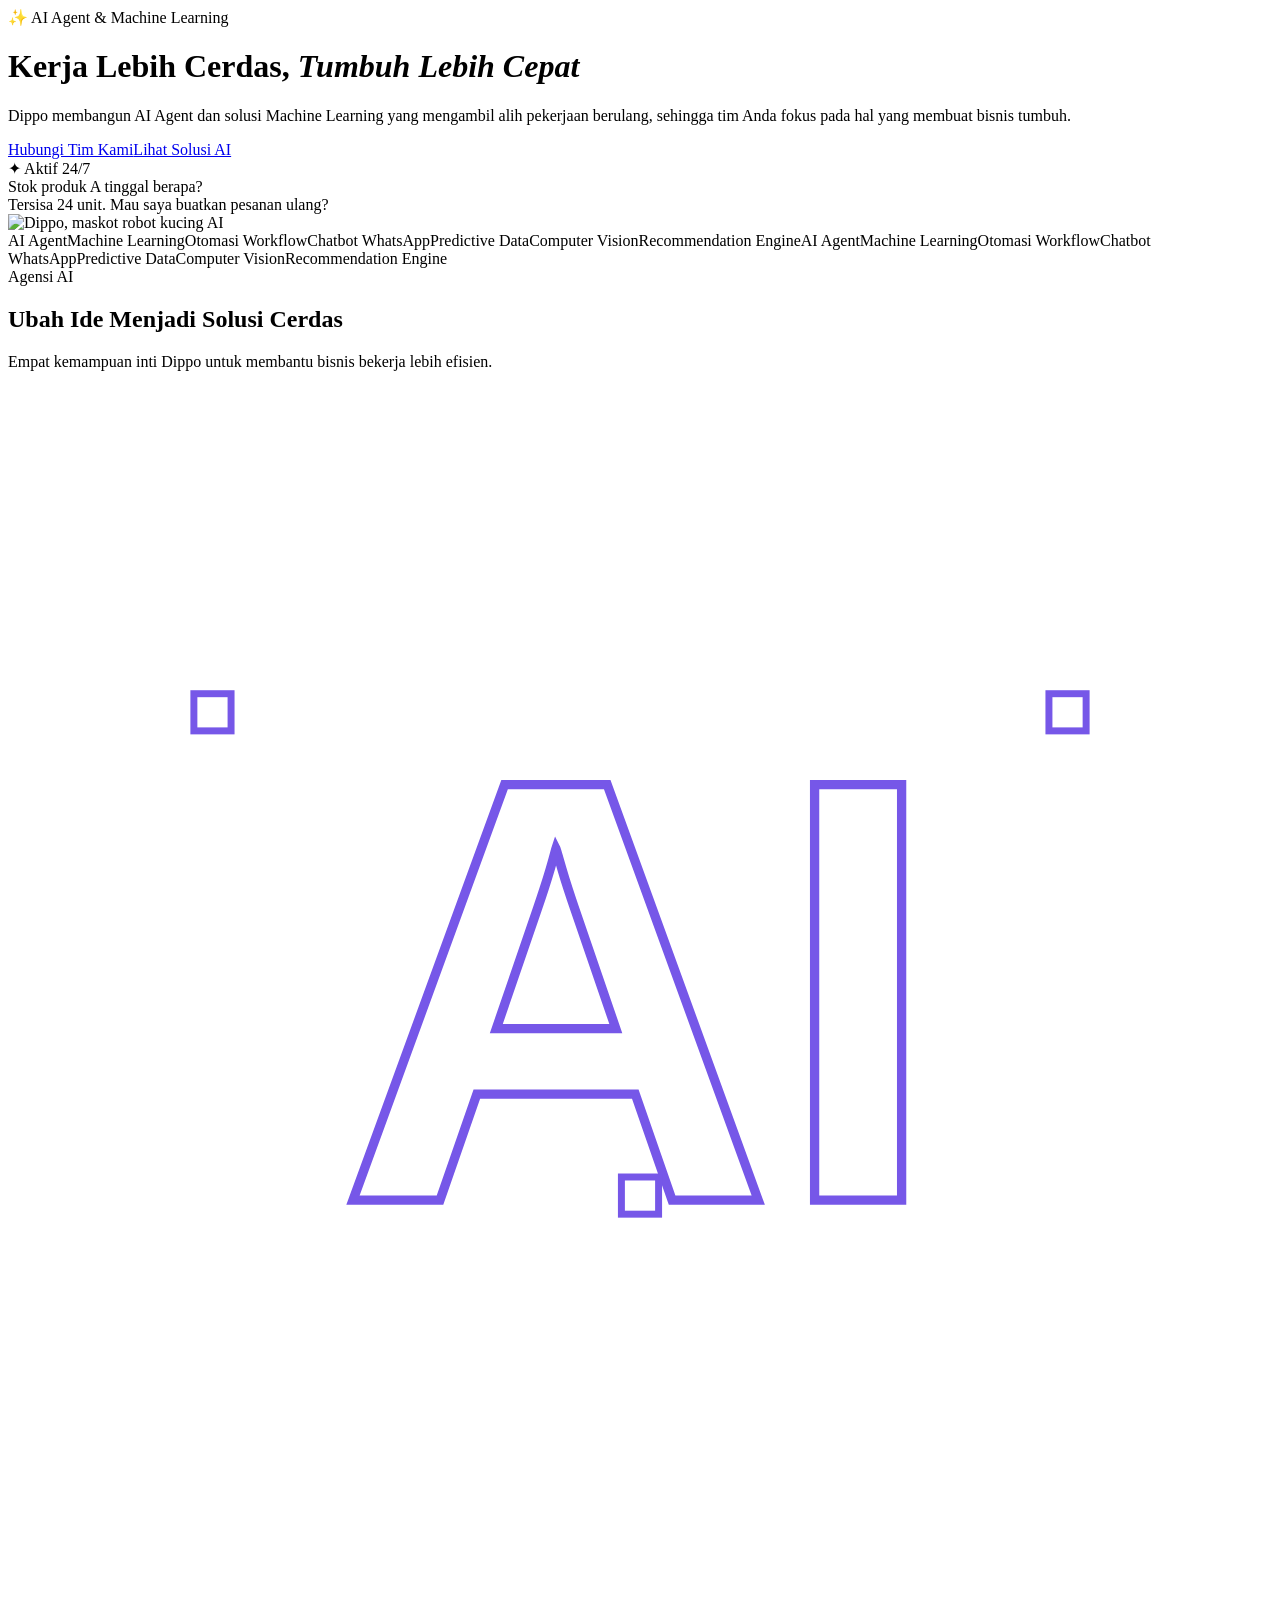
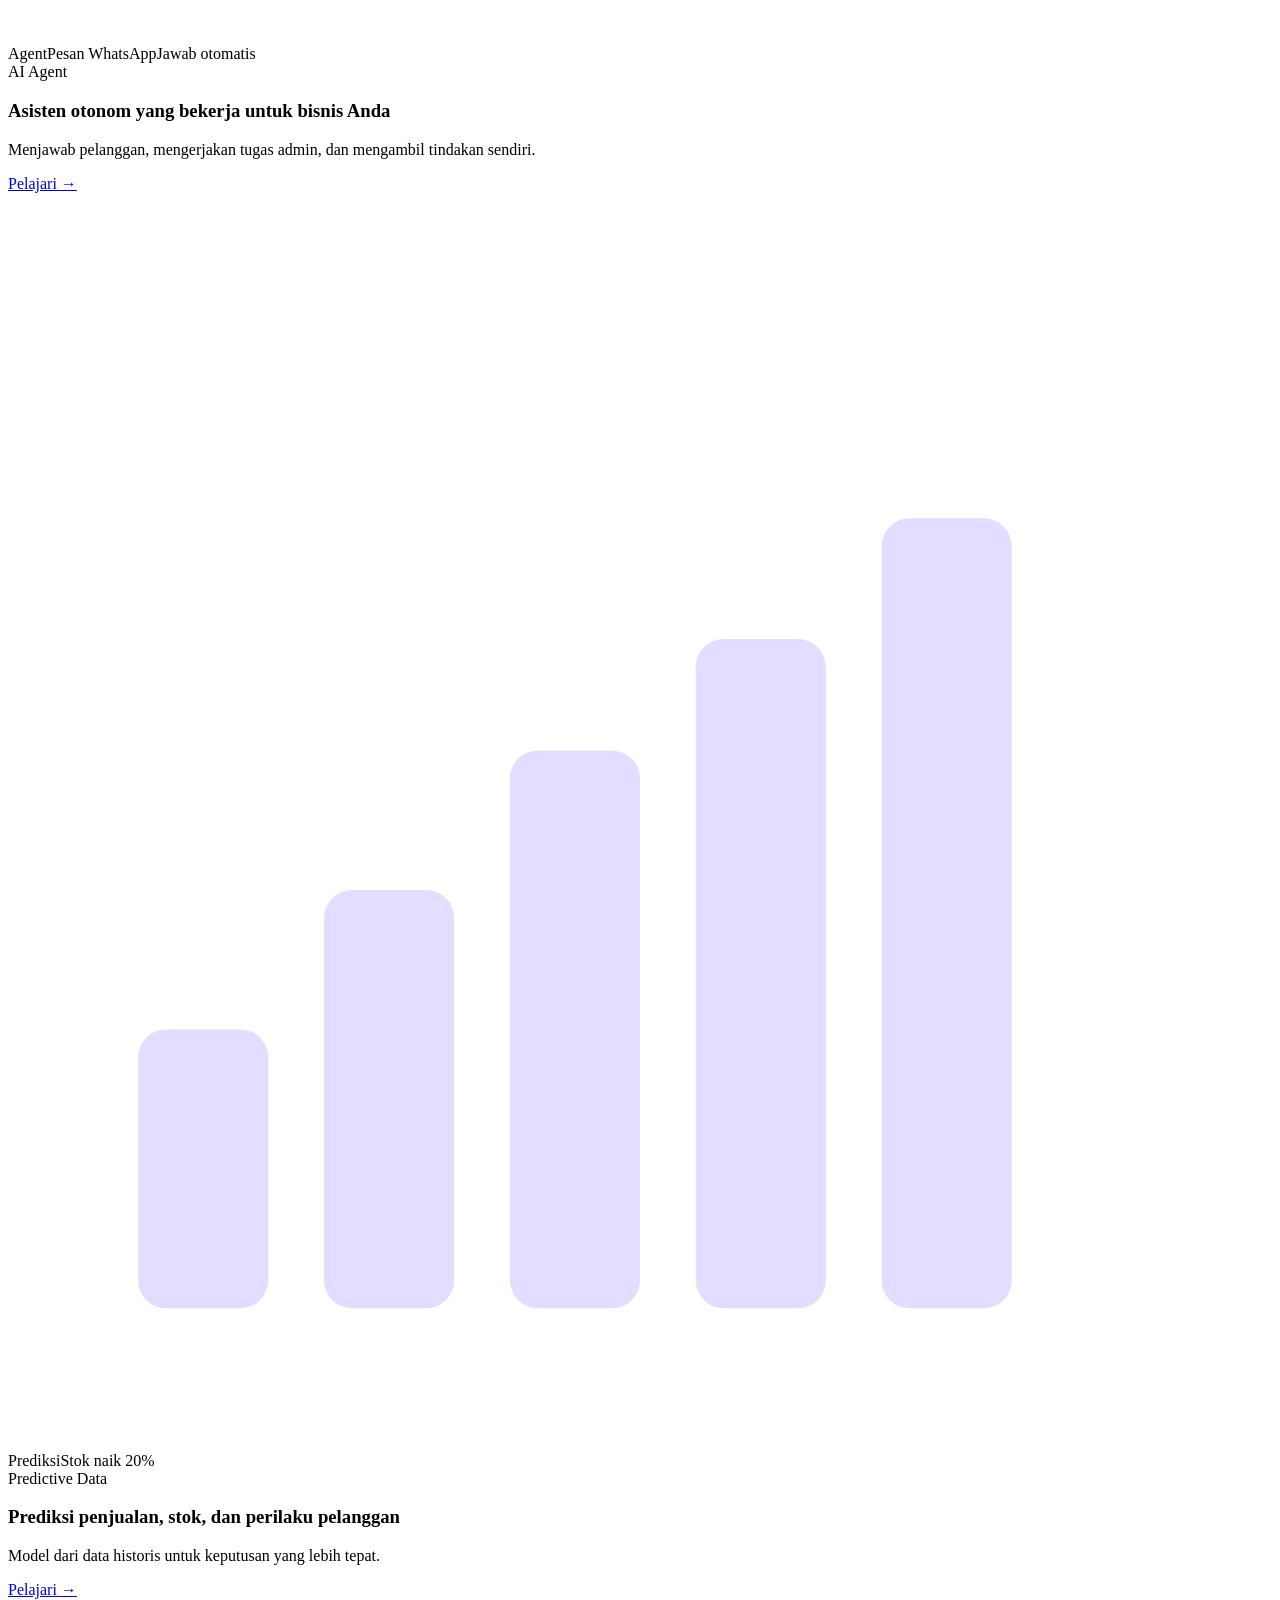
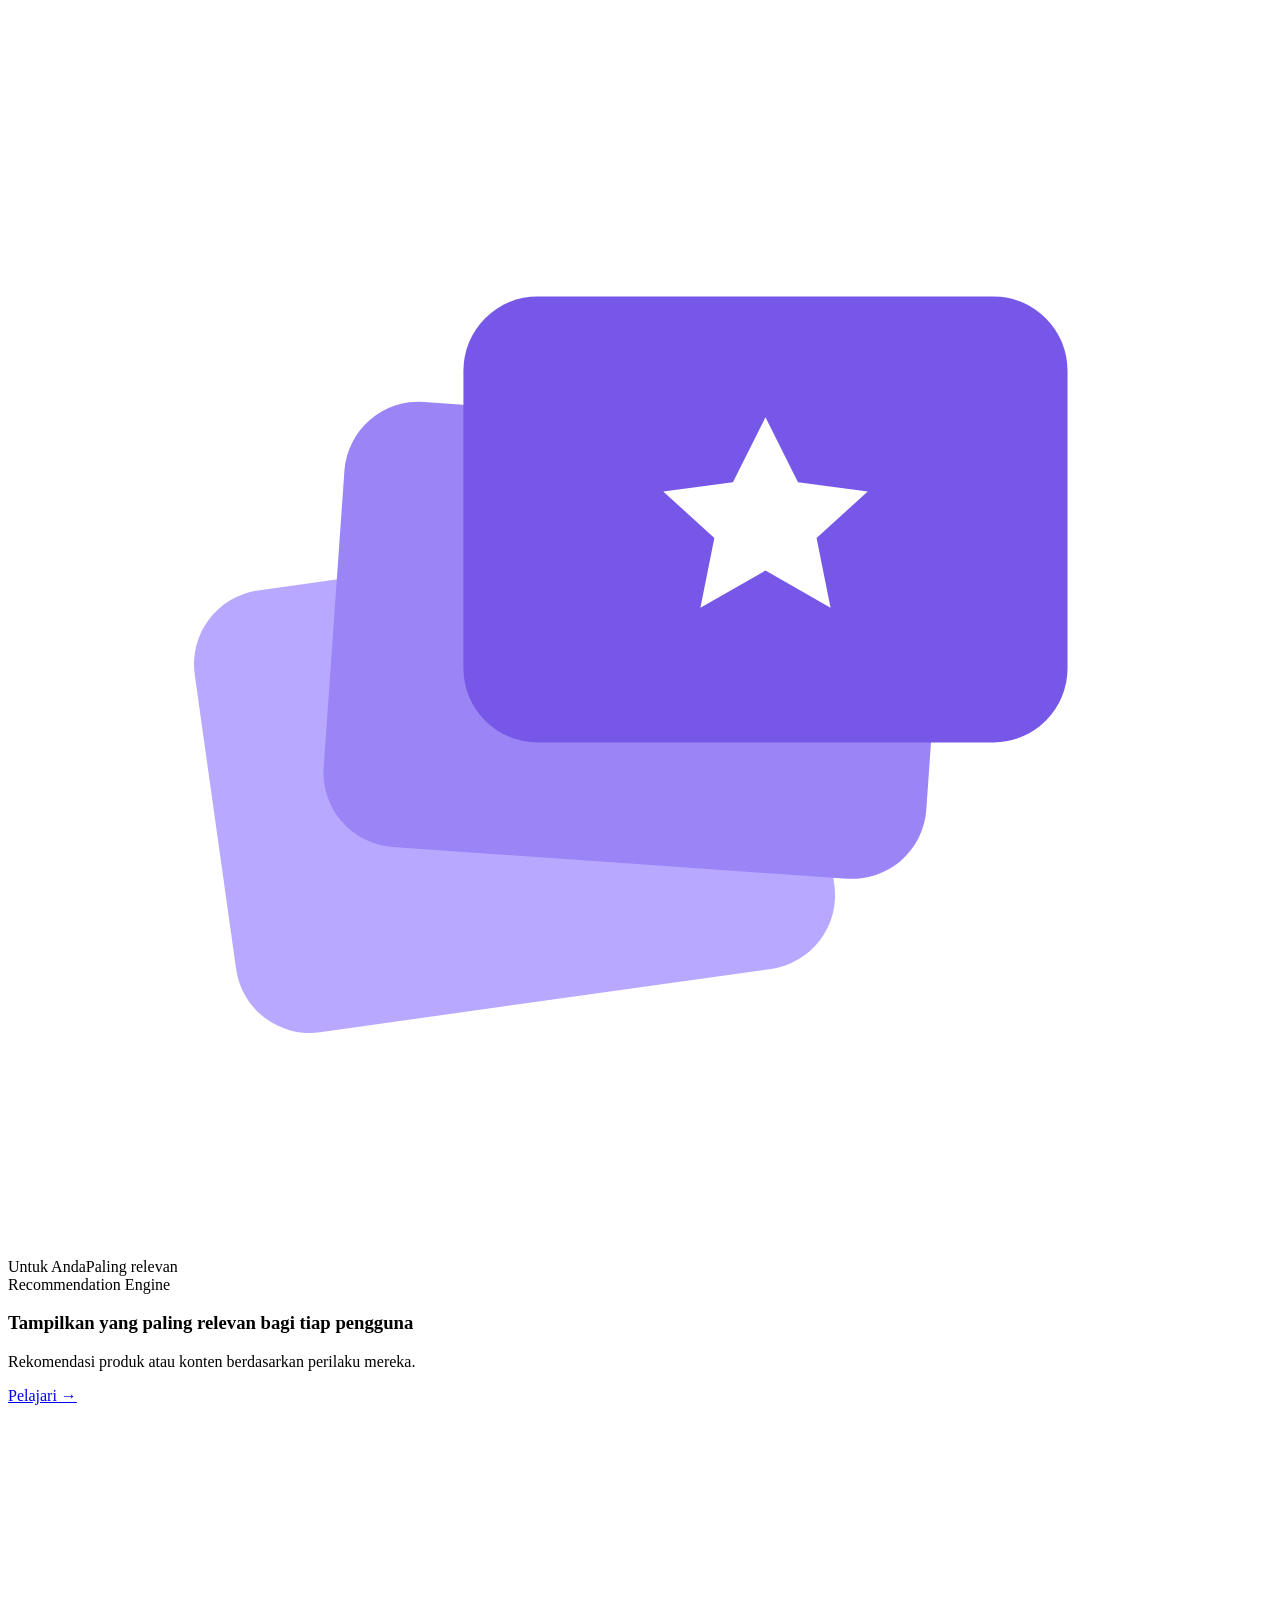
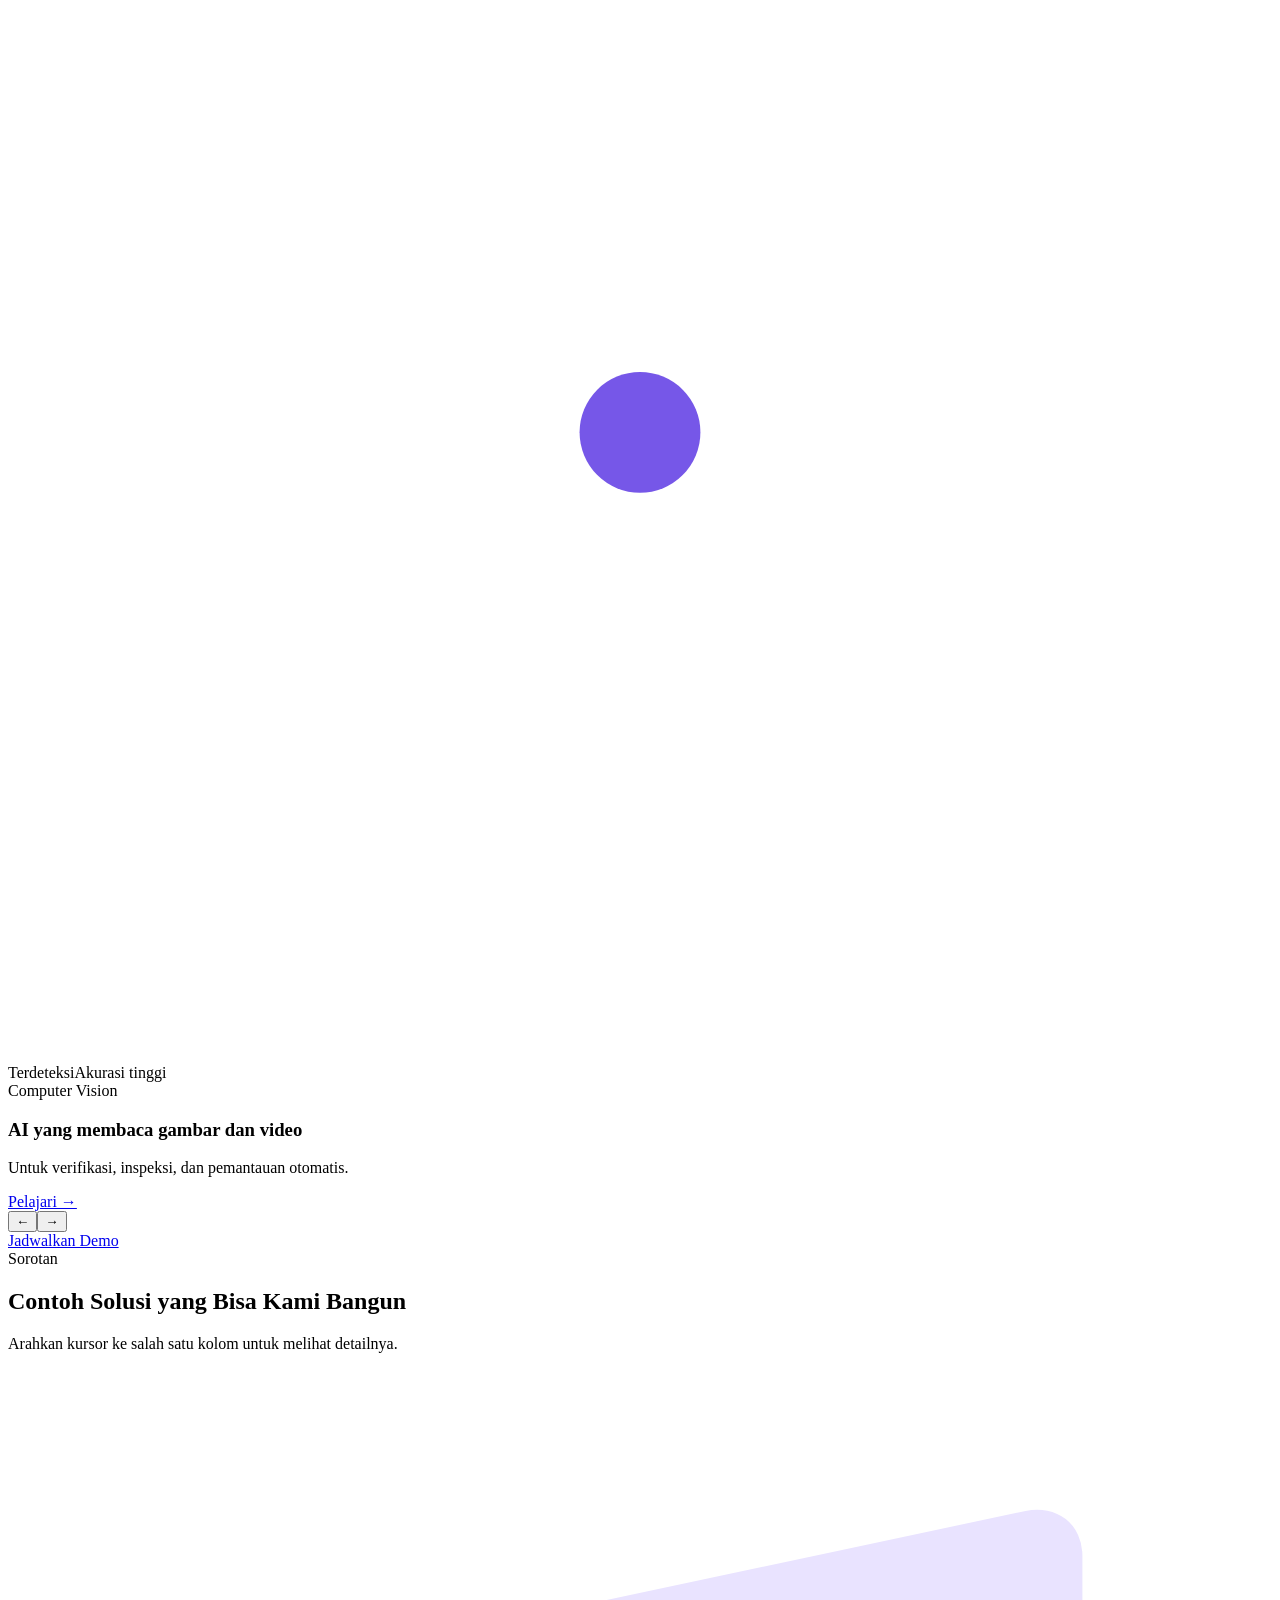
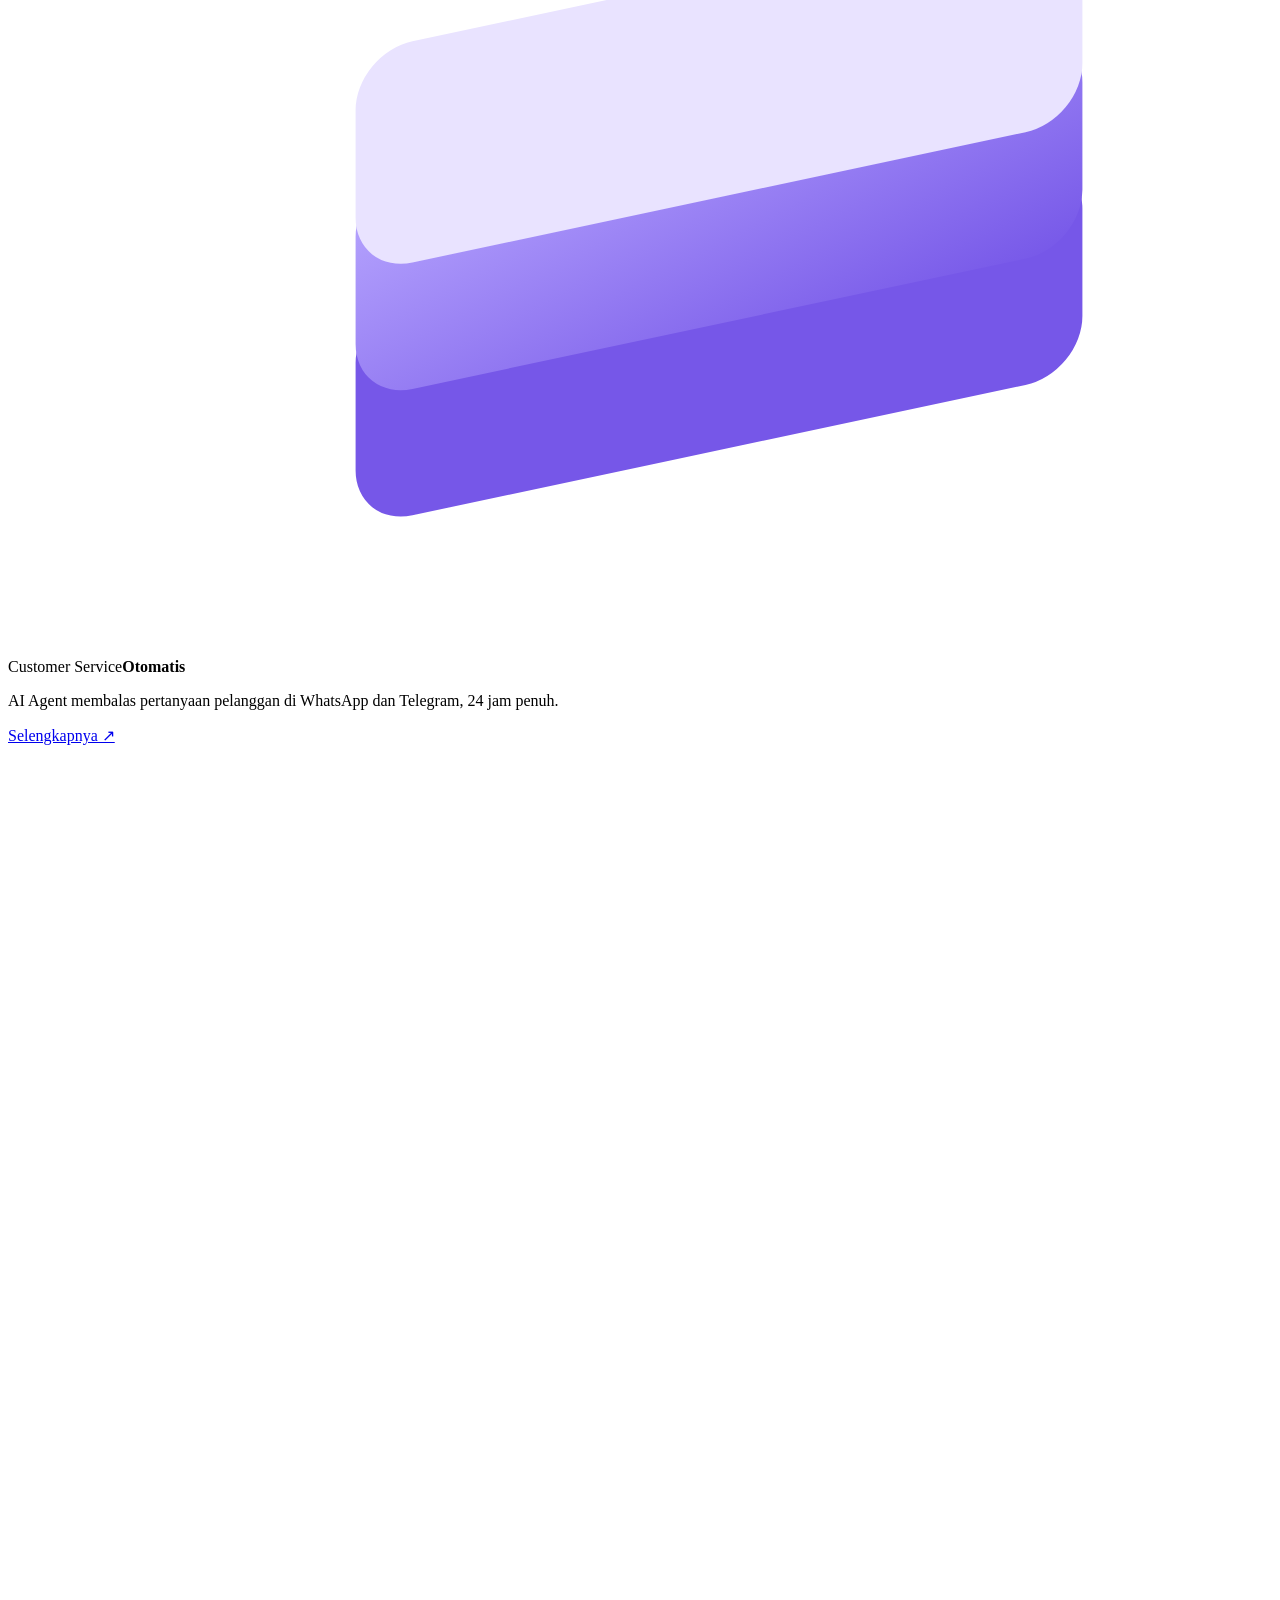
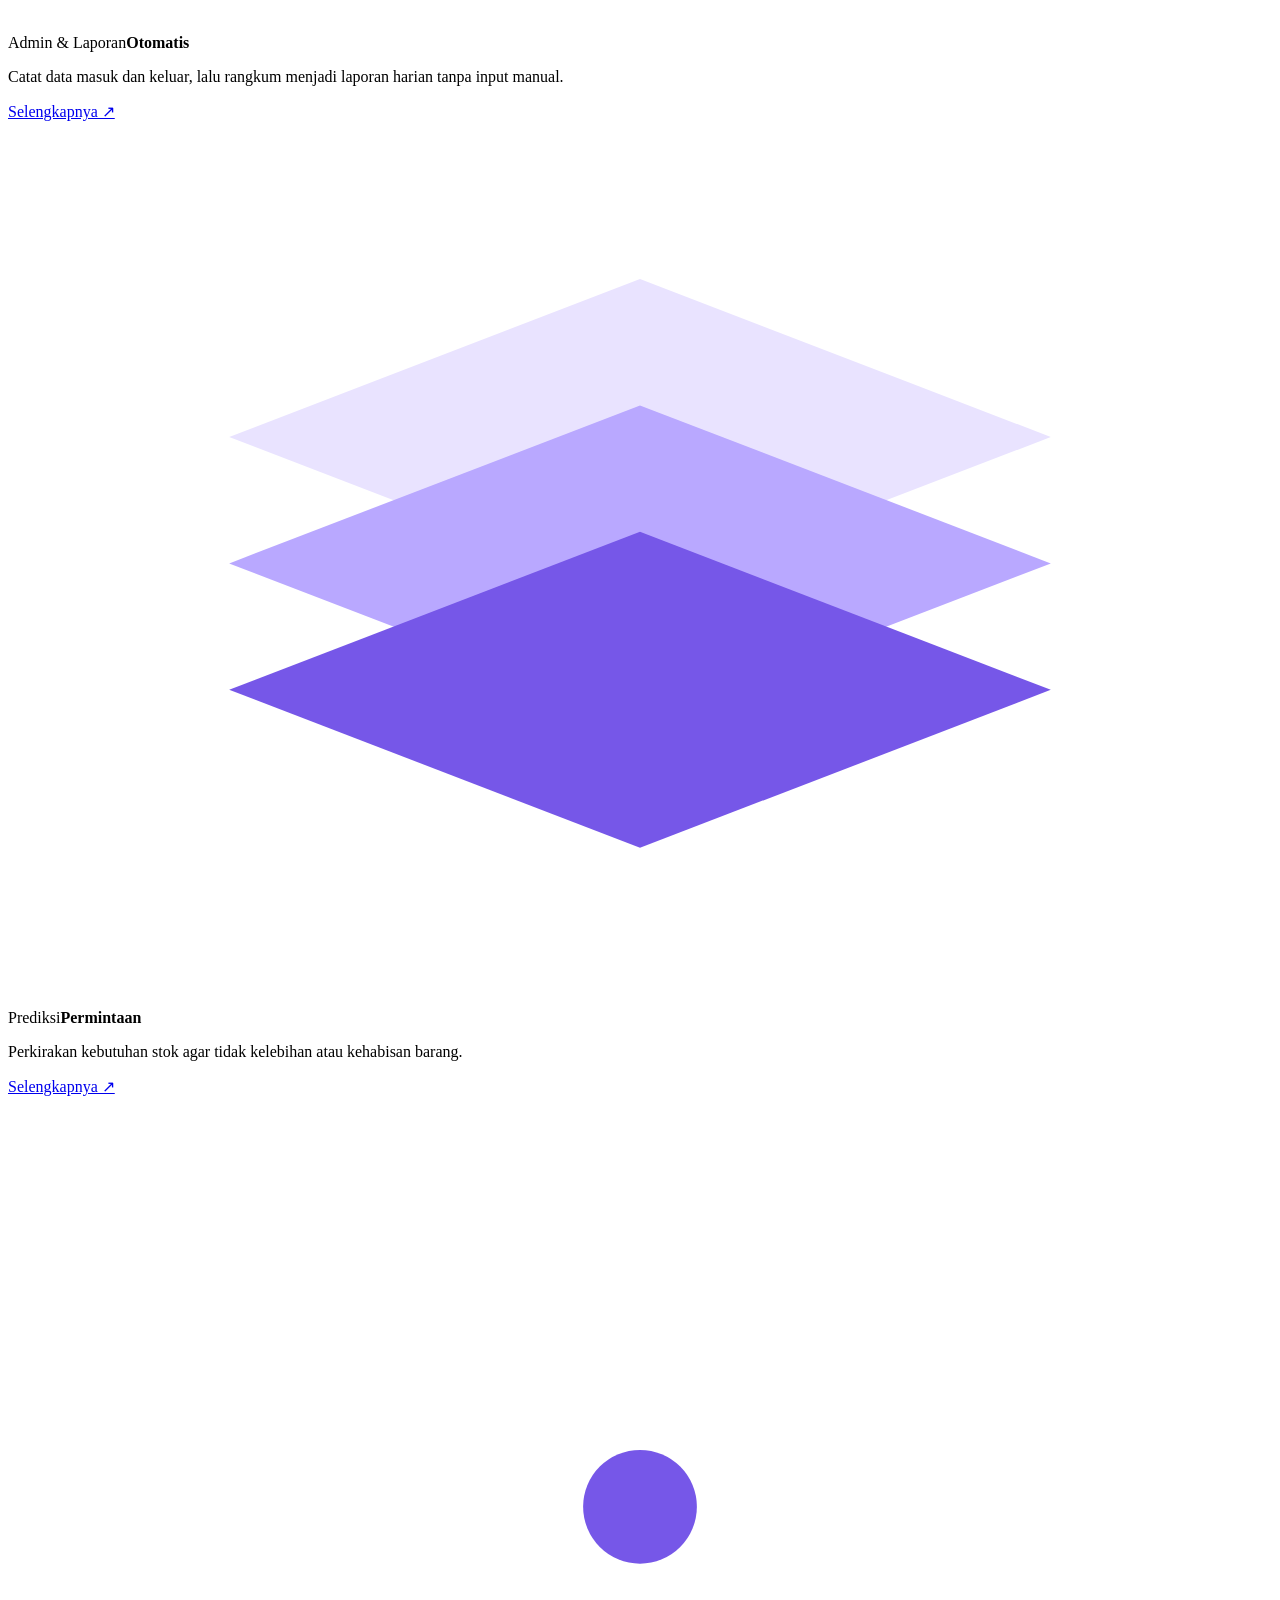
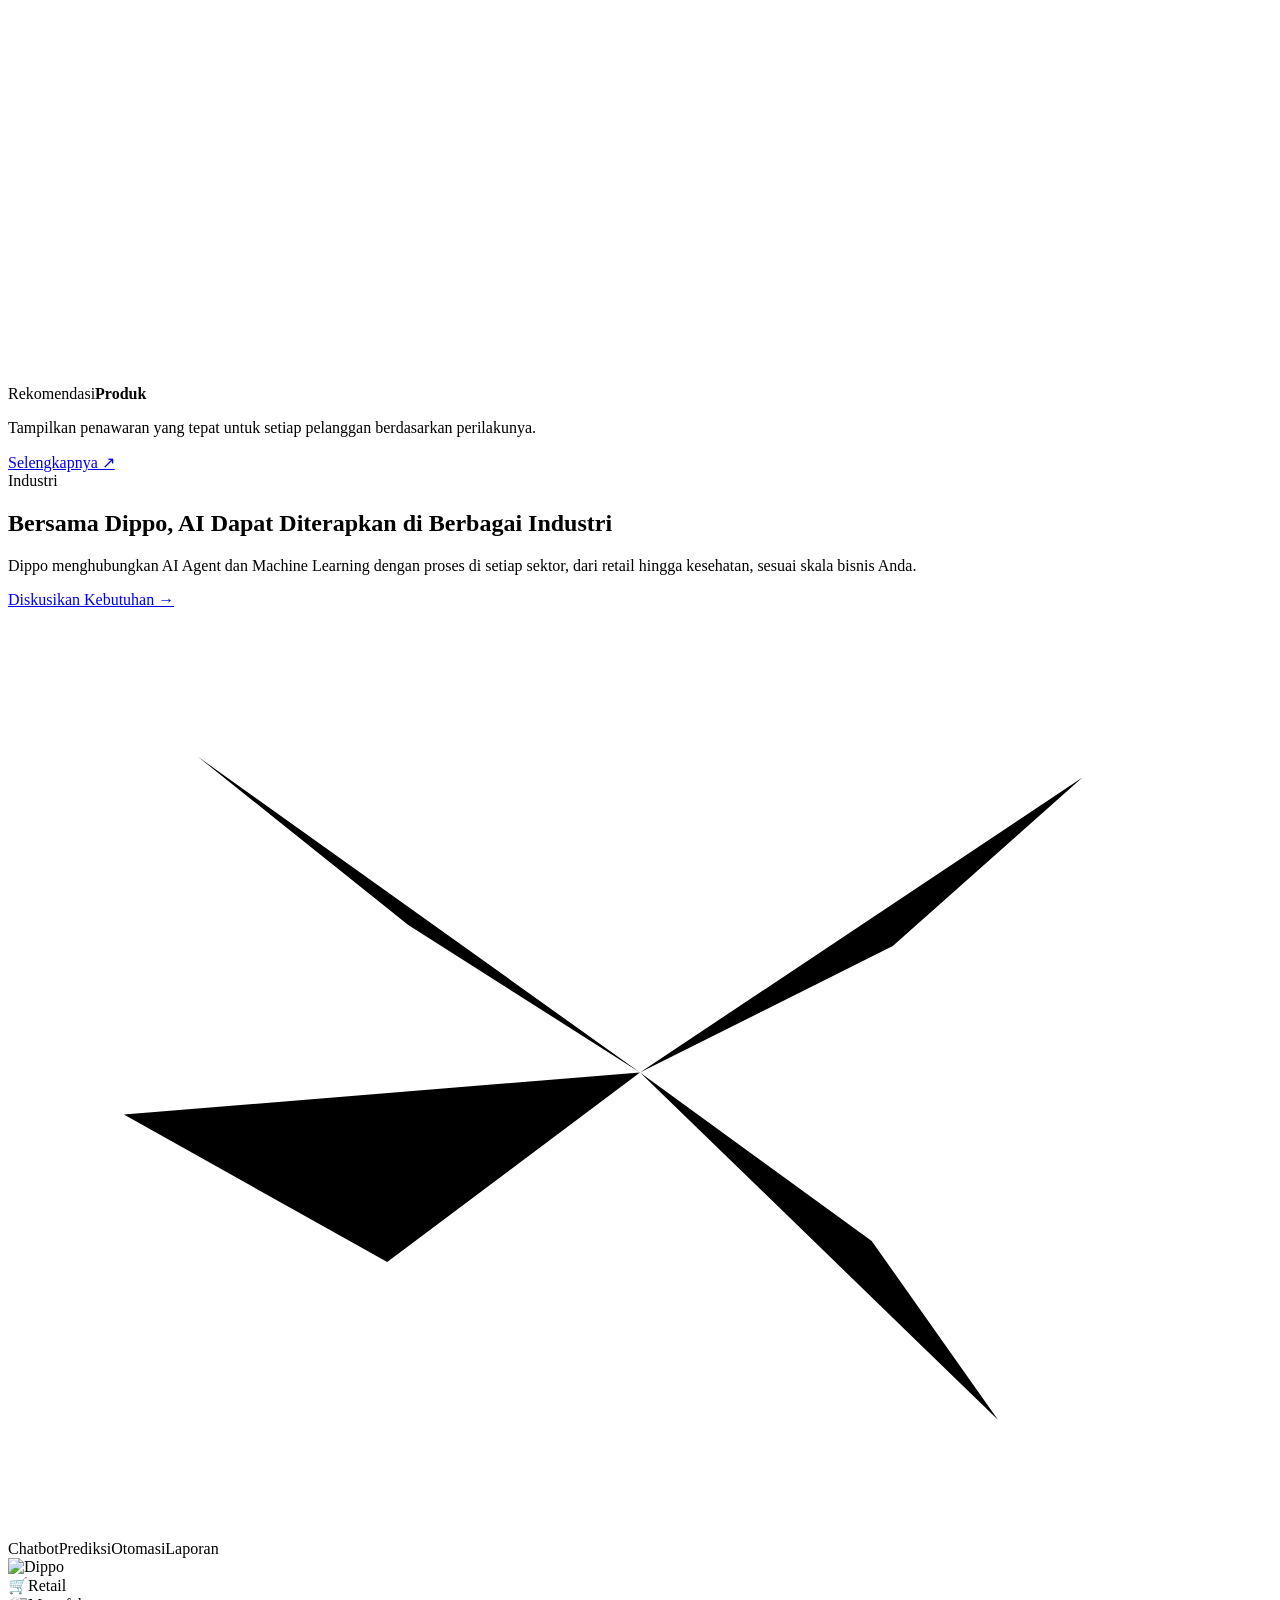
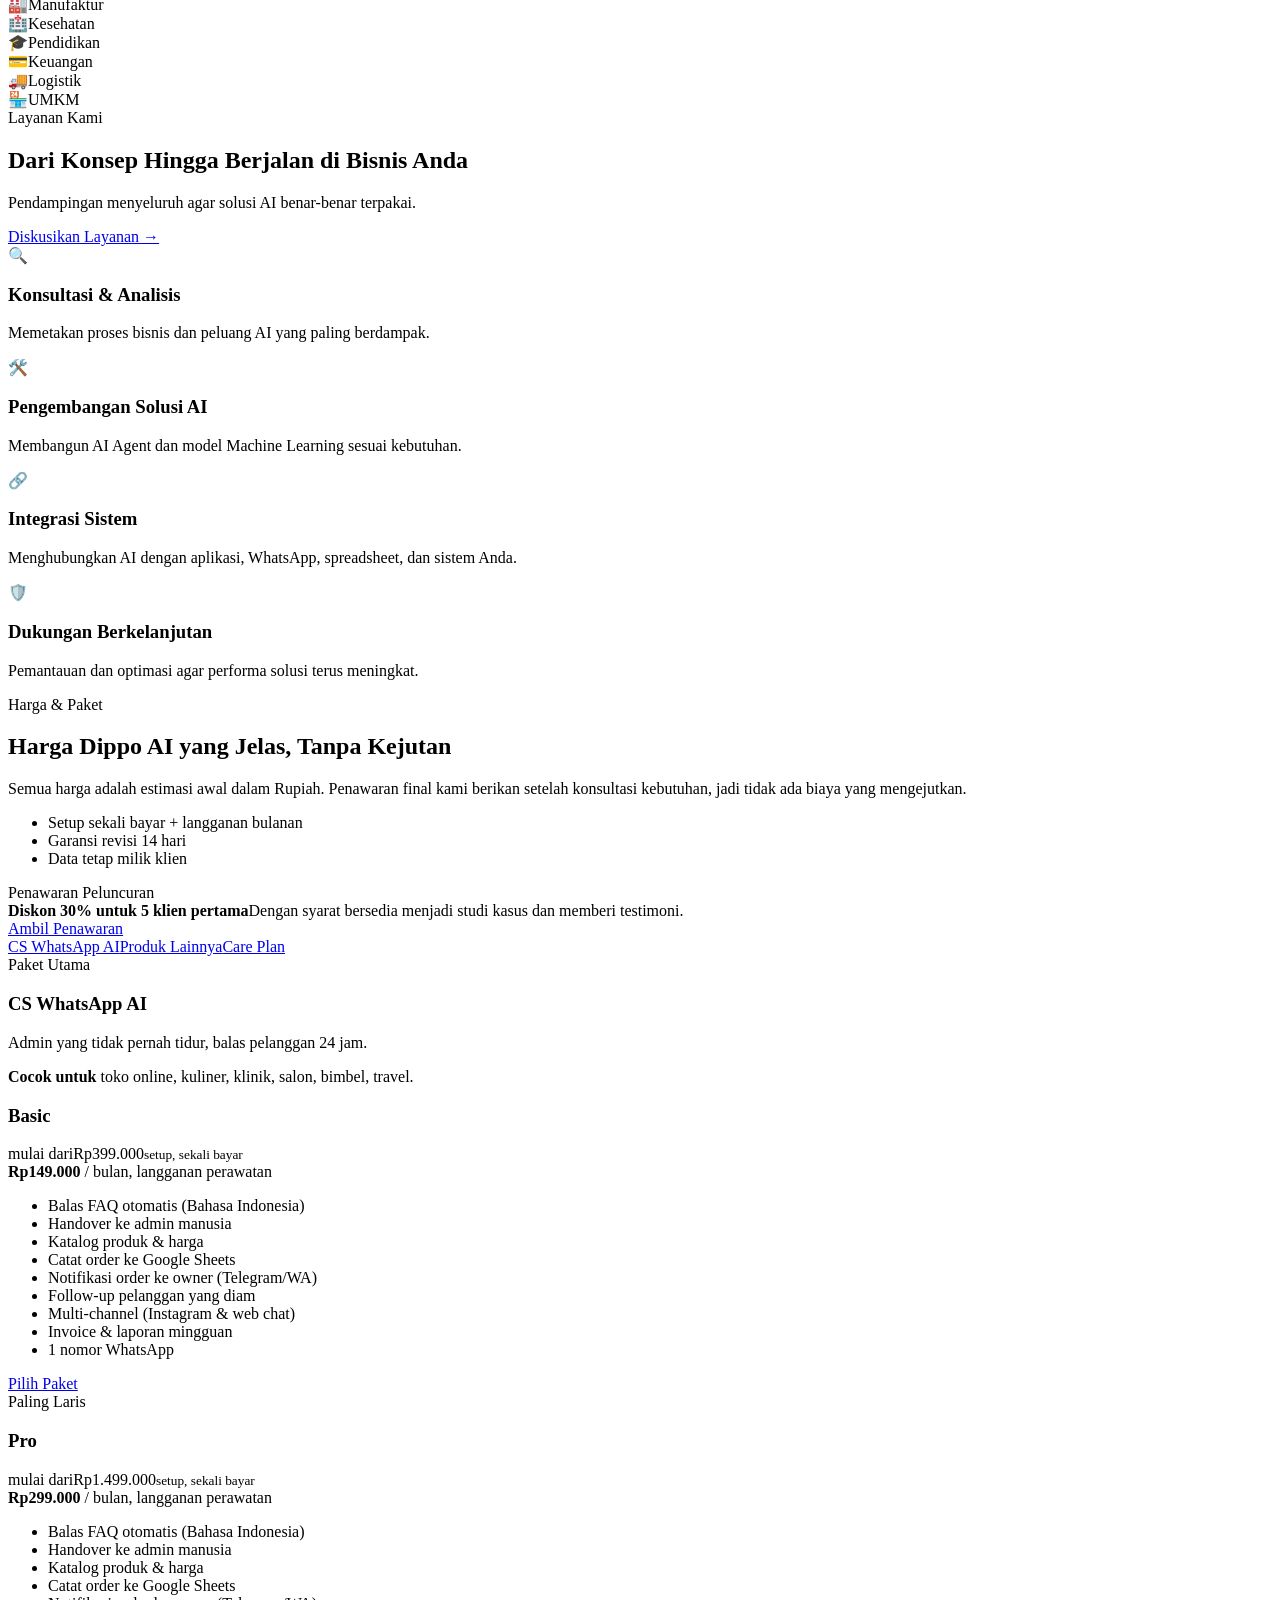
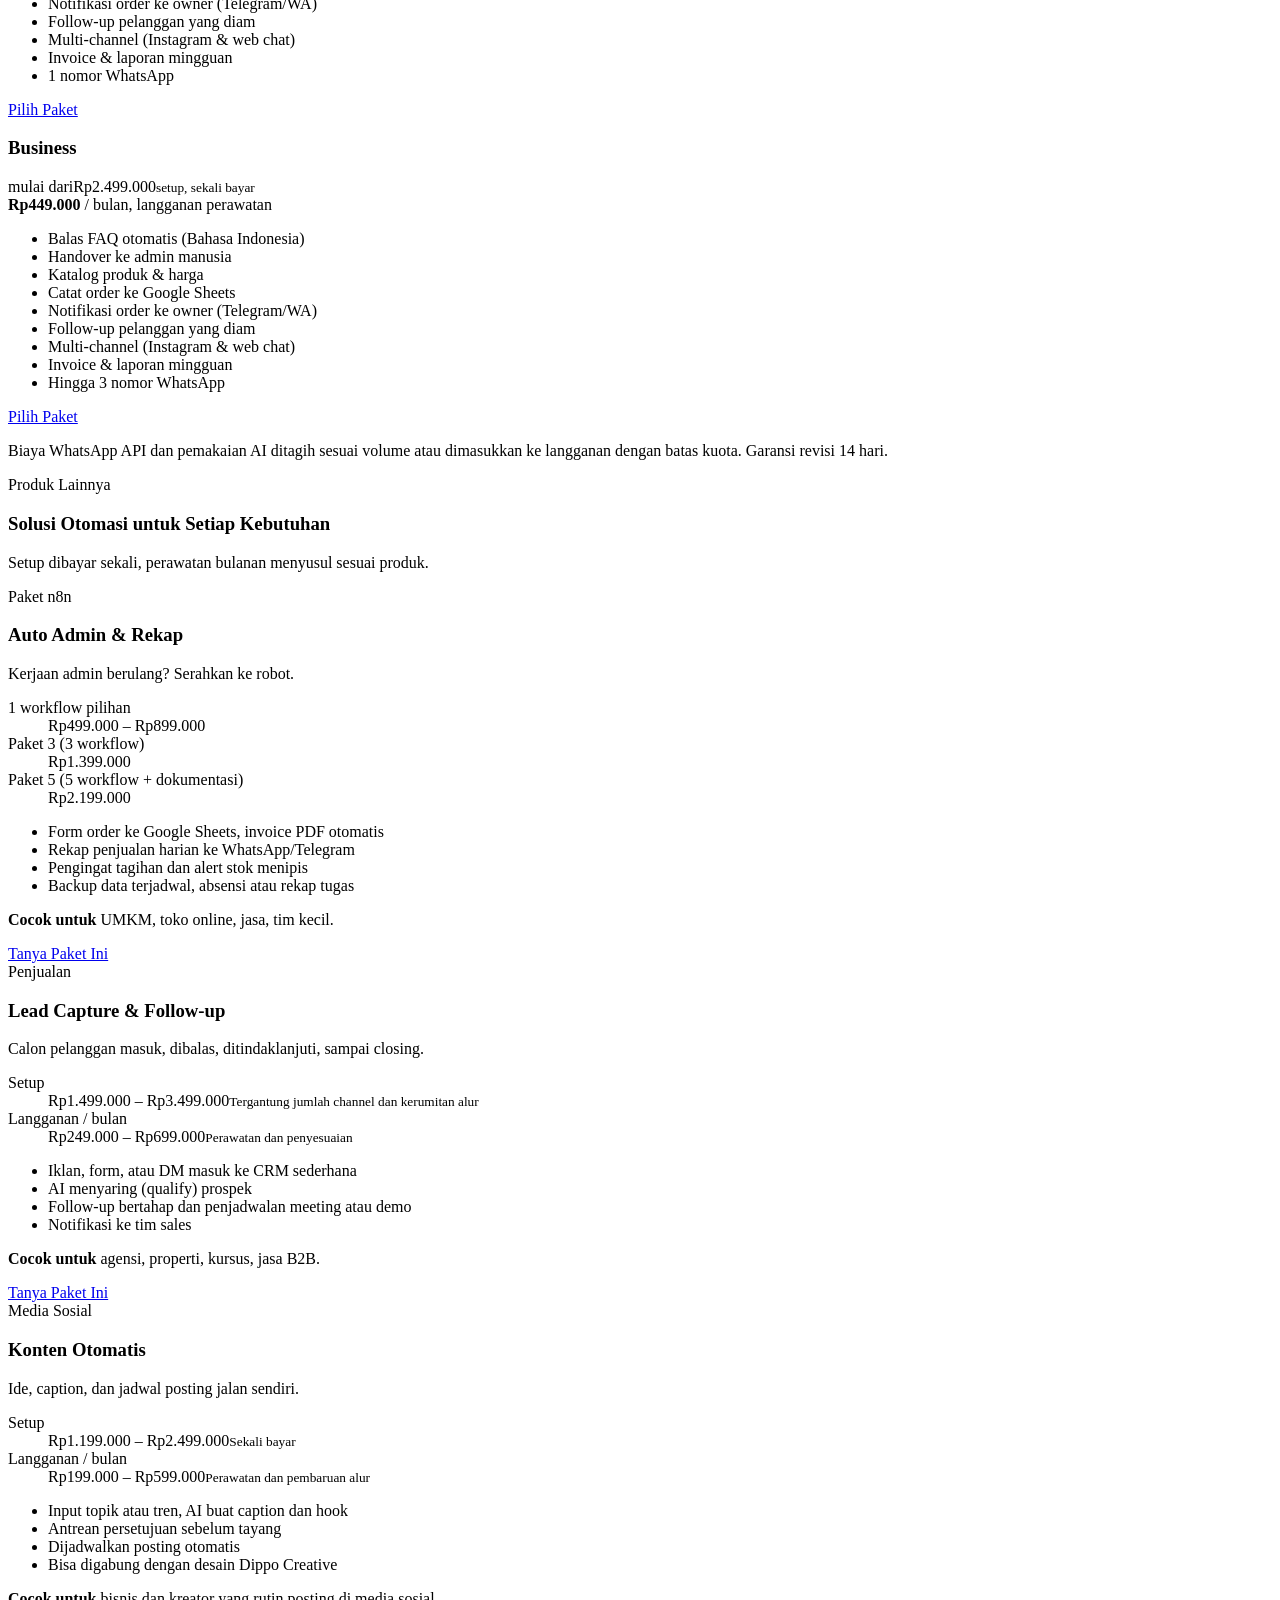
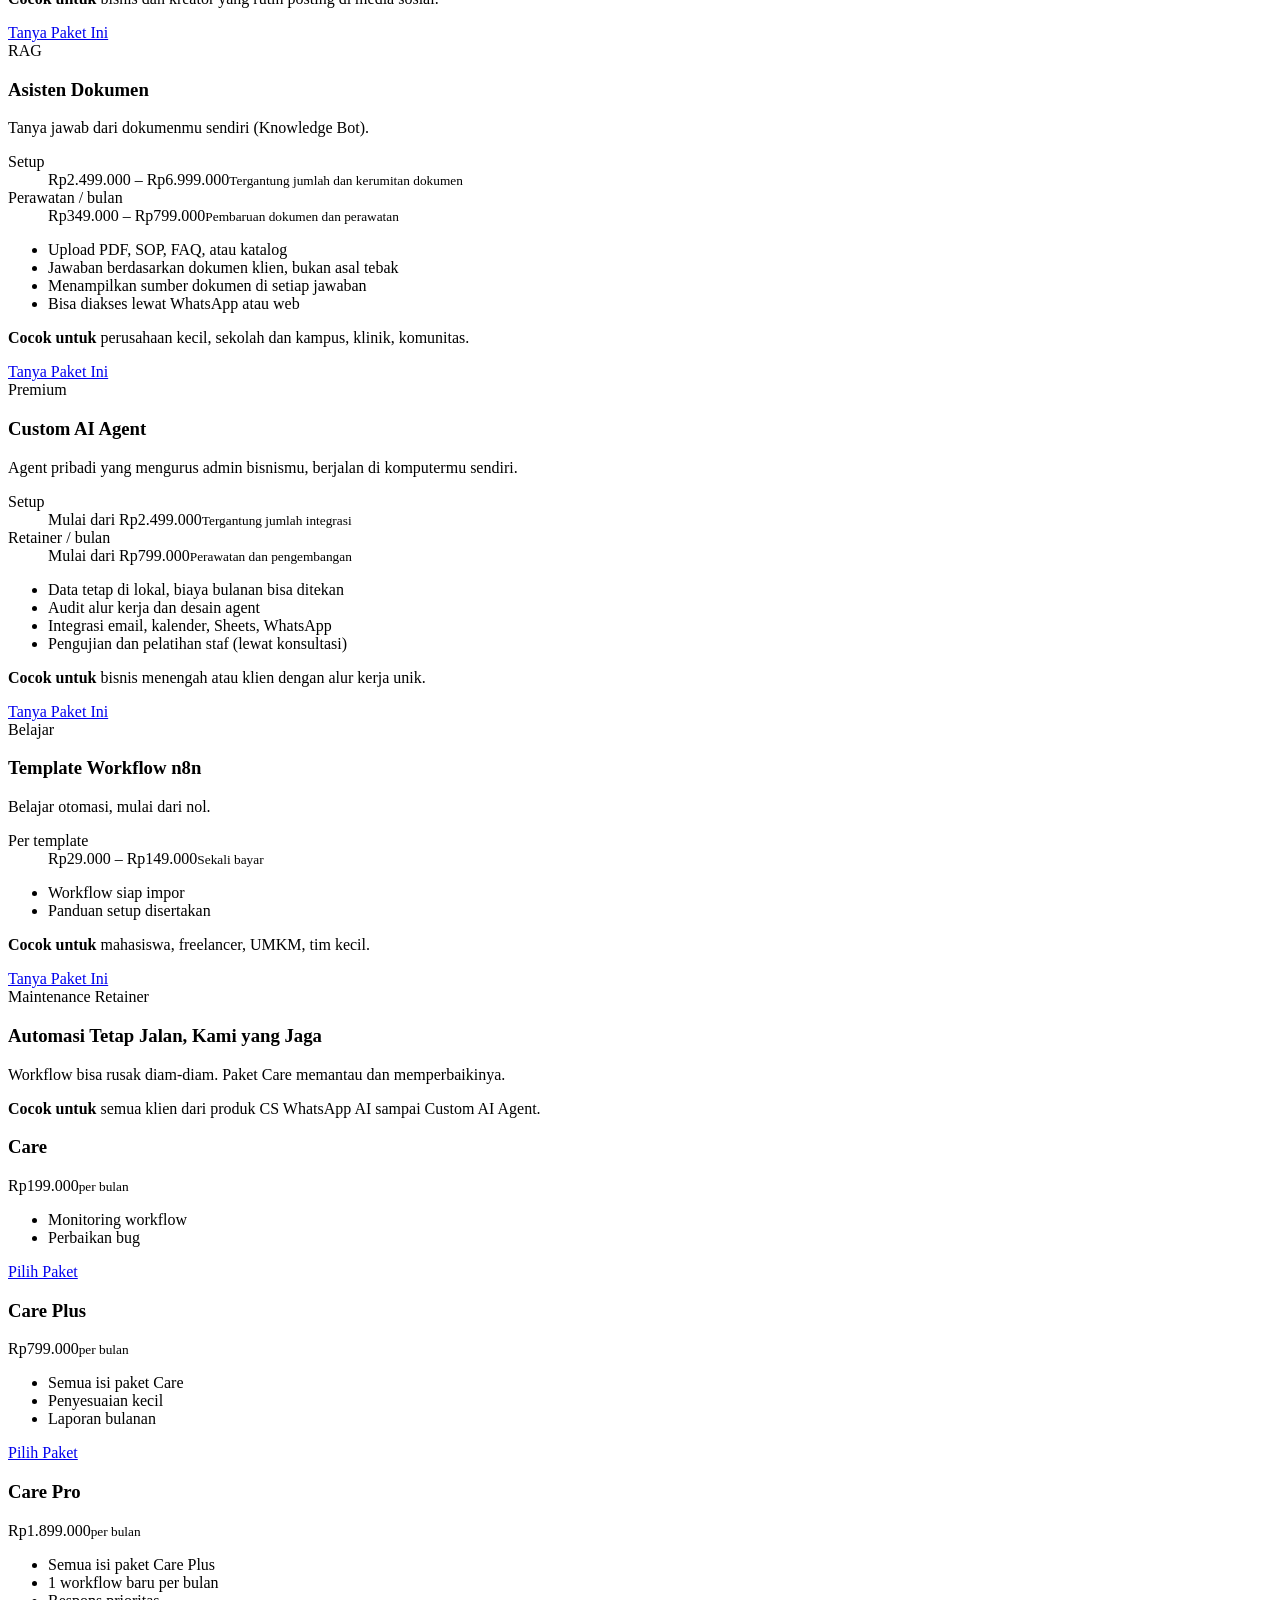
==== dippo-ai.html @ b99ff810 "Add files via upload" ====
<!DOCTYPE html>
<html lang="id">
<head>
<meta charset="utf-8">
<meta name="viewport" content="width=device-width, initial-scale=1, viewport-fit=cover">
<title>Dippo AI – Kerja Lebih Cerdas, Tumbuh Lebih Cepat</title>
<meta name="description" content="Dippo AI membangun AI Agent dan solusi Machine Learning yang mengambil alih pekerjaan berulang.">
<link rel="icon" href="assets/maskot-dippo.png">
<link rel="stylesheet" href="css/fonts.css">
<link rel="stylesheet" href="css/layanan.css">
<link rel="stylesheet" href="css/nav.css"><link rel="stylesheet" href="css/system.css"><link rel="stylesheet" href="css/motion.css">
</head>
<body class="t-ai">
<main>
<div class="hero" id="beranda"><div class="wrap">
<div>
<span class="tag">✨ AI Agent &amp; Machine Learning</span>
<h1>Kerja Lebih Cerdas, <em>Tumbuh Lebih Cepat</em></h1>
<p>Dippo membangun AI Agent dan solusi Machine Learning yang mengambil alih pekerjaan berulang, sehingga tim Anda fokus pada hal yang membuat bisnis tumbuh.</p>
<div class="row"><a class="btn" href="#kontak">Hubungi Tim Kami</a><a class="btn line" href="#implementasi-ai">Lihat Solusi AI</a></div>
</div>
<div class="mascot"><span class="fb f1">✦ Aktif 24/7</span><div class="chat"><div class="m u">Stok produk A tinggal berapa?</div><div class="m a">Tersisa 24 unit. Mau saya buatkan pesanan ulang?</div><div class="m a typing"><i></i><i></i><i></i></div></div><img src="assets/maskot-ai.png" alt="Dippo, maskot robot kucing AI"></div>
</div></div>

<div class="ticker"><div><span>AI Agent</span><span>Machine Learning</span><span>Otomasi Workflow</span><span>Chatbot WhatsApp</span><span>Predictive Data</span><span>Computer Vision</span><span>Recommendation Engine</span><span>AI Agent</span><span>Machine Learning</span><span>Otomasi Workflow</span><span>Chatbot WhatsApp</span><span>Predictive Data</span><span>Computer Vision</span><span>Recommendation Engine</span></div></div>
<section id="implementasi-ai"><div class="wrap">
<span class="eyebrow">Agensi AI</span>
<h2>Ubah Ide Menjadi Solusi Cerdas</h2>
<p class="sub">Empat kemampuan inti Dippo untuk membantu bisnis bekerja lebih efisien.</p>
<div class="car" id="car">
<article class="ac"><div class="av a1"><svg viewBox="0 0 272 270" aria-hidden="true"><text x="136" y="175" text-anchor="middle" font-size="130" font-weight="800" fill="none" stroke="#7657E8" stroke-width="2" font-family="Plus Jakarta Sans,sans-serif">AI</text><g fill="#fff" stroke="#7657E8" stroke-width="1.5"><rect x="40" y="66" width="8" height="8"/><rect x="224" y="66" width="8" height="8"/><rect x="132" y="170" width="8" height="8"/></g></svg><span class="chipf" style="top:20px;left:18px">Agent</span><span class="chipf" style="top:58px;right:16px">Pesan WhatsApp</span><span class="chipf" style="bottom:22px;left:26px">Jawab otomatis</span></div><div class="ab b1"><span class="pill">AI Agent</span><h3>Asisten otonom yang bekerja untuk bisnis Anda</h3><p>Menjawab pelanggan, mengerjakan tugas admin, dan mengambil tindakan sendiri.</p><a href="#kontak">Pelajari &#8594;</a></div></article>
<article class="ac"><div class="av a2"><svg viewBox="0 0 272 270" aria-hidden="true"><g fill="rgba(177,157,255,.35)"><rect x="28" y="180" width="28" height="60" rx="6"/><rect x="68" y="150" width="28" height="90" rx="6"/><rect x="108" y="120" width="28" height="120" rx="6"/><rect x="148" y="96" width="28" height="144" rx="6"/><rect x="188" y="70" width="28" height="170" rx="6"/></g><polyline points="42,160 82,130 122,106 162,82 202,54" fill="none" stroke="#fff" stroke-width="3"/><g fill="#fff"><circle cx="42" cy="160" r="5"/><circle cx="82" cy="130" r="5"/><circle cx="122" cy="106" r="5"/><circle cx="162" cy="82" r="5"/><circle cx="202" cy="54" r="6"/></g></svg><span class="chipf" style="top:18px;left:18px">Prediksi</span><span class="chipf" style="bottom:18px;right:18px">Stok naik 20%</span></div><div class="ab b2"><span class="pill">Predictive Data</span><h3>Prediksi penjualan, stok, dan perilaku pelanggan</h3><p>Model dari data historis untuk keputusan yang lebih tepat.</p><a href="#kontak">Pelajari &#8594;</a></div></article>
<article class="ac"><div class="av a3"><svg viewBox="0 0 272 270" aria-hidden="true"><rect x="44" y="120" width="130" height="96" rx="16" fill="#b9a8ff" transform="rotate(-8 109 168)"/><rect x="70" y="90" width="130" height="96" rx="16" fill="#9b84f5" transform="rotate(4 135 138)"/><rect x="98" y="64" width="130" height="96" rx="16" fill="#7657E8"/><path d="M163 90l7 14 15 2-11 10 3 15-14-8-14 8 3-15-11-10 15-2z" fill="#fff"/></svg><span class="chipf" style="top:20px;left:18px">Untuk Anda</span><span class="chipf" style="bottom:20px;right:18px">Paling relevan</span></div><div class="ab b3"><span class="pill">Recommendation Engine</span><h3>Tampilkan yang paling relevan bagi tiap pengguna</h3><p>Rekomendasi produk atau konten berdasarkan perilaku mereka.</p><a href="#kontak">Pelajari &#8594;</a></div></article>
<article class="ac"><div class="av a4"><svg viewBox="0 0 272 270" aria-hidden="true"><g fill="none" stroke="#fff" stroke-width="3" stroke-linecap="round"><path d="M52 92V66h26M220 92V66h-26M52 178v26h26M220 178v26h-26"/></g><circle cx="136" cy="135" r="48" fill="none" stroke="rgba(255,255,255,.4)" stroke-width="2"/><circle cx="136" cy="135" r="30" fill="#fff" fill-opacity=".92"/><circle cx="136" cy="135" r="13" fill="#7657E8"/></svg><span class="chipf" style="top:20px;left:18px">Terdeteksi</span><span class="chipf" style="bottom:22px;right:18px">Akurasi tinggi</span></div><div class="ab b4"><span class="pill">Computer Vision</span><h3>AI yang membaca gambar dan video</h3><p>Untuk verifikasi, inspeksi, dan pemantauan otomatis.</p><a href="#kontak">Pelajari &#8594;</a></div></article>
</div>
<div class="cn"><button type="button" data-d="p" aria-label="Sebelumnya">&#8592;</button><button type="button" data-d="n" aria-label="Berikutnya">&#8594;</button></div>
<div class="cta-center"><a class="btn" href="#kontak">Jadwalkan Demo</a></div>
</div></section>

<section class="alt" id="sorotan"><div class="wrap">
<span class="eyebrow">Sorotan</span>
<h2>Contoh Solusi yang Bisa Kami Bangun</h2>
<p class="sub">Arahkan kursor ke salah satu kolom untuk melihat detailnya.</p>
<div class="sl">
<div class="sp p1 on" tabindex="0"><svg class="vis" viewBox="0 0 400 280" preserveAspectRatio="xMidYMid slice" aria-hidden="true"><defs><linearGradient id="g1" x1="0" y1="0" x2="1" y2="1"><stop offset="0" stop-color="#b9a8ff"/><stop offset="1" stop-color="#7657E8"/></linearGradient></defs><g transform="translate(110 40)"><rect y="130" width="230" height="70" rx="18" fill="#7657E8" transform="skewY(-12)"/><rect y="90" width="230" height="70" rx="18" fill="url(#g1)" transform="skewY(-12)"/><rect y="50" width="230" height="70" rx="18" fill="#e9e3ff" transform="skewY(-12)"/></g></svg><div class="t">Customer Service<b>Otomatis</b></div><div class="d"><p>AI Agent membalas pertanyaan pelanggan di WhatsApp dan Telegram, 24 jam penuh.</p><a class="sb" href="#kontak">Selengkapnya &#8599;</a></div></div>
<div class="sp p2" tabindex="0"><svg class="vis" viewBox="0 0 400 280" preserveAspectRatio="xMidYMid slice" aria-hidden="true"><path d="M60 40L150 100L250 50L330 120M150 100L200 190L290 170M250 50L290 170" stroke="rgba(255,255,255,.35)" stroke-width="2" fill="none"/><g fill="#fff"><circle cx="60" cy="40" r="12"/><circle cx="150" cy="100" r="16"/><circle cx="250" cy="50" r="12"/><circle cx="330" cy="120" r="14"/><circle cx="200" cy="190" r="12"/><circle cx="290" cy="170" r="18" fill-opacity=".85"/></g></svg><div class="t">Admin &amp; Laporan<b>Otomatis</b></div><div class="d"><p>Catat data masuk dan keluar, lalu rangkum menjadi laporan harian tanpa input manual.</p><a class="sb" href="#kontak">Selengkapnya &#8599;</a></div></div>
<div class="sp p3" tabindex="0"><svg class="vis" viewBox="0 0 400 280" preserveAspectRatio="xMidYMid slice" aria-hidden="true"><g transform="translate(70 30)"><path d="M0 70L130 20L260 70L130 120Z" fill="#e9e3ff"/><path d="M0 110L130 60L260 110L130 160Z" fill="#b9a8ff"/><path d="M0 150L130 100L260 150L130 200Z" fill="#7657E8"/></g></svg><div class="t">Prediksi<b>Permintaan</b></div><div class="d"><p>Perkirakan kebutuhan stok agar tidak kelebihan atau kehabisan barang.</p><a class="sb" href="#kontak">Selengkapnya &#8599;</a></div></div>
<div class="sp p4" tabindex="0"><svg class="vis" viewBox="0 0 400 280" preserveAspectRatio="xMidYMid slice" aria-hidden="true"><g fill="none" stroke="#fff" stroke-width="2"><circle cx="200" cy="130" r="105" stroke-opacity=".25"/><circle cx="200" cy="130" r="72" stroke-opacity=".45"/></g><circle cx="200" cy="130" r="42" fill="#fff" fill-opacity=".92"/><circle cx="200" cy="130" r="18" fill="#7657E8"/></svg><div class="t">Rekomendasi<b>Produk</b></div><div class="d"><p>Tampilkan penawaran yang tepat untuk setiap pelanggan berdasarkan perilakunya.</p><a class="sb" href="#kontak">Selengkapnya &#8599;</a></div></div>
</div>
</div></section>

<section id="industri"><div class="wrap ind">
<div class="it"><span class="eyebrow">Industri</span><h2>Bersama Dippo, AI Dapat Diterapkan di Berbagai Industri</h2><p>Dippo menghubungkan AI Agent dan Machine Learning dengan proses di setiap sektor, dari retail hingga kesehatan, sesuai skala bisnis Anda.</p><a class="btn line" href="#kontak">Diskusikan Kebutuhan &#8594;</a></div>
<div class="net"><svg viewBox="0 0 600 440" aria-hidden="true"><path d="M300 220L190 150L90 70M300 220L420 160L510 80M300 220L410 300L470 385M300 220L180 310L55 240M180 310L180 385M300 220L300 40M300 220L545 250M300 40L420 160M545 250L420 160M545 250L410 300M190 150L300 40"/></svg>
<span class="mc" style="left:31.7%;top:34.1%">Chatbot</span><span class="mc" style="left:70%;top:36.4%">Prediksi</span><span class="mc" style="left:68.3%;top:68.2%">Otomasi</span><span class="mc" style="left:30%;top:70.5%">Laporan</span>
<div class="nd ctr" style="left:50%;top:50%"><span class="ti"><img src="assets/maskot-ai.png" alt="Dippo"></span></div>
<div class="nd w" style="left:15%;top:15.9%"><span class="ti">🛒</span><span class="nl">Retail</span></div>
<div class="nd" style="left:50%;top:9.1%"><span class="ti">🏭</span><span class="nl">Manufaktur</span></div>
<div class="nd w" style="left:85%;top:18.2%"><span class="ti">🏥</span><span class="nl">Kesehatan</span></div>
<div class="nd" style="left:90.8%;top:56.8%"><span class="ti">🎓</span><span class="nl">Pendidikan</span></div>
<div class="nd w" style="left:78.3%;top:87.5%"><span class="ti">💳</span><span class="nl">Keuangan</span></div>
<div class="nd" style="left:30%;top:87.5%"><span class="ti">🚚</span><span class="nl">Logistik</span></div>
<div class="nd w" style="left:9.2%;top:54.5%"><span class="ti">🏪</span><span class="nl">UMKM</span></div>
</div>
</div></section>

<section id="layanan"><div class="wrap">
<span class="eyebrow">Layanan Kami</span>
<h2>Dari Konsep Hingga Berjalan di Bisnis Anda</h2>
<p class="sub">Pendampingan menyeluruh agar solusi AI benar-benar terpakai.</p>
<a class="btn line" href="#kontak">Diskusikan Layanan &#8594;</a>
<div class="grid">
<div class="card"><div class="ico">🔍</div><h3>Konsultasi &amp; Analisis</h3><p>Memetakan proses bisnis dan peluang AI yang paling berdampak.</p></div>
<div class="card"><div class="ico">🛠️</div><h3>Pengembangan Solusi AI</h3><p>Membangun AI Agent dan model Machine Learning sesuai kebutuhan.</p></div>
<div class="card"><div class="ico">🔗</div><h3>Integrasi Sistem</h3><p>Menghubungkan AI dengan aplikasi, WhatsApp, spreadsheet, dan sistem Anda.</p></div>
<div class="card"><div class="ico">🛡️</div><h3>Dukungan Berkelanjutan</h3><p>Pemantauan dan optimasi agar performa solusi terus meningkat.</p></div>
</div>
</div></section>

<section class="alt" id="harga"><div class="wrap">
<span class="eyebrow">Harga &amp; Paket</span>
<h2>Harga Dippo AI yang Jelas, Tanpa Kejutan</h2>
<p class="sub">Semua harga adalah estimasi awal dalam Rupiah. Penawaran final kami berikan setelah konsultasi kebutuhan, jadi tidak ada biaya yang mengejutkan.</p>
<ul class="pnote"><li>Setup sekali bayar + langganan bulanan</li><li>Garansi revisi 14 hari</li><li>Data tetap milik klien</li></ul>
<div class="promo"><span class="pb">Penawaran Peluncuran</span><div><b>Diskon 30% untuk 5 klien pertama</b><span>Dengan syarat bersedia menjadi studi kasus dan memberi testimoni.</span></div><a class="btn light" href="#kontak" data-paket="Penawaran 5 klien pertama" data-k="">Ambil Penawaran</a></div>
<div class="pjump" role="navigation" aria-label="Lompat ke produk"><a href="#p-cs">CS WhatsApp AI</a><a href="#p-lain">Produk Lainnya</a><a href="#p-care">Care Plan</a></div>
<div class="pg" id="p-cs"><div class="ph"><span class="eyebrow">Paket Utama</span><h3>CS WhatsApp AI</h3><p>Admin yang tidak pernah tidur, balas pelanggan 24 jam.</p><p class="fit"><b>Cocok untuk</b> toko online, kuliner, klinik, salon, bimbel, travel.</p></div><div class="tiers"><div class="card plan"><h3>Basic</h3><div class="pr"><span class="fr">mulai dari</span>Rp399.000<small>setup, sekali bayar</small></div><div class="mo"><b>Rp149.000</b> / bulan, langganan perawatan</div><ul class="fl">
<li class="y">Balas FAQ otomatis (Bahasa Indonesia)</li>
<li class="y">Handover ke admin manusia</li>
<li class="n">Katalog produk &amp; harga</li>
<li class="n">Catat order ke Google Sheets</li>
<li class="n">Notifikasi order ke owner (Telegram/WA)</li>
<li class="n">Follow-up pelanggan yang diam</li>
<li class="n">Multi-channel (Instagram &amp; web chat)</li>
<li class="n">Invoice &amp; laporan mingguan</li>
<li class="y">1 nomor WhatsApp</li>
</ul><a class="btn" href="#kontak" data-paket="CS WhatsApp AI Basic" data-k="CS WhatsApp AI">Pilih Paket</a></div><div class="card plan pop"><span class="badge">Paling Laris</span><h3>Pro</h3><div class="pr"><span class="fr">mulai dari</span>Rp1.499.000<small>setup, sekali bayar</small></div><div class="mo"><b>Rp299.000</b> / bulan, langganan perawatan</div><ul class="fl">
<li class="y">Balas FAQ otomatis (Bahasa Indonesia)</li>
<li class="y">Handover ke admin manusia</li>
<li class="y">Katalog produk &amp; harga</li>
<li class="y">Catat order ke Google Sheets</li>
<li class="y">Notifikasi order ke owner (Telegram/WA)</li>
<li class="y">Follow-up pelanggan yang diam</li>
<li class="n">Multi-channel (Instagram &amp; web chat)</li>
<li class="n">Invoice &amp; laporan mingguan</li>
<li class="y">1 nomor WhatsApp</li>
</ul><a class="btn" href="#kontak" data-paket="CS WhatsApp AI Pro" data-k="CS WhatsApp AI">Pilih Paket</a></div><div class="card plan"><h3>Business</h3><div class="pr"><span class="fr">mulai dari</span>Rp2.499.000<small>setup, sekali bayar</small></div><div class="mo"><b>Rp449.000</b> / bulan, langganan perawatan</div><ul class="fl">
<li class="y">Balas FAQ otomatis (Bahasa Indonesia)</li>
<li class="y">Handover ke admin manusia</li>
<li class="y">Katalog produk &amp; harga</li>
<li class="y">Catat order ke Google Sheets</li>
<li class="y">Notifikasi order ke owner (Telegram/WA)</li>
<li class="y">Follow-up pelanggan yang diam</li>
<li class="y">Multi-channel (Instagram &amp; web chat)</li>
<li class="y">Invoice &amp; laporan mingguan</li>
<li class="y">Hingga 3 nomor WhatsApp</li>
</ul><a class="btn" href="#kontak" data-paket="CS WhatsApp AI Business" data-k="CS WhatsApp AI">Pilih Paket</a></div></div><p class="pfoot">Biaya WhatsApp API dan pemakaian AI ditagih sesuai volume atau dimasukkan ke langganan dengan batas kuota. Garansi revisi 14 hari.</p></div>
<div class="pg" id="p-lain"><div class="ph"><span class="eyebrow">Produk Lainnya</span><h3>Solusi Otomasi untuk Setiap Kebutuhan</h3><p>Setup dibayar sekali, perawatan bulanan menyusul sesuai produk.</p></div><div class="pcards"><div class="card pc"><span class="pill">Paket n8n</span><h3>Auto Admin &amp; Rekap</h3><p class="tg">Kerjaan admin berulang? Serahkan ke robot.</p><dl class="rows"><div><dt>1 workflow pilihan</dt><dd>Rp499.000 – Rp899.000</dd></div><div><dt>Paket 3 (3 workflow)</dt><dd>Rp1.399.000</dd></div><div><dt>Paket 5 (5 workflow + dokumentasi)</dt><dd>Rp2.199.000</dd></div></dl><ul class="fl">
<li class="y">Form order ke Google Sheets, invoice PDF otomatis</li>
<li class="y">Rekap penjualan harian ke WhatsApp/Telegram</li>
<li class="y">Pengingat tagihan dan alert stok menipis</li>
<li class="y">Backup data terjadwal, absensi atau rekap tugas</li>
</ul><p class="fit"><b>Cocok untuk</b> UMKM, toko online, jasa, tim kecil.</p><a class="btn line" href="#kontak" data-paket="Auto Admin &amp; Rekap" data-k="Otomasi Workflow">Tanya Paket Ini</a></div><div class="card pc"><span class="pill">Penjualan</span><h3>Lead Capture &amp; Follow-up</h3><p class="tg">Calon pelanggan masuk, dibalas, ditindaklanjuti, sampai closing.</p><dl class="rows"><div><dt>Setup</dt><dd>Rp1.499.000 – Rp3.499.000<small>Tergantung jumlah channel dan kerumitan alur</small></dd></div><div><dt>Langganan / bulan</dt><dd>Rp249.000 – Rp699.000<small>Perawatan dan penyesuaian</small></dd></div></dl><ul class="fl">
<li class="y">Iklan, form, atau DM masuk ke CRM sederhana</li>
<li class="y">AI menyaring (qualify) prospek</li>
<li class="y">Follow-up bertahap dan penjadwalan meeting atau demo</li>
<li class="y">Notifikasi ke tim sales</li>
</ul><p class="fit"><b>Cocok untuk</b> agensi, properti, kursus, jasa B2B.</p><a class="btn line" href="#kontak" data-paket="Lead Capture &amp; Follow-up" data-k="Lead Capture &amp; Follow-up">Tanya Paket Ini</a></div><div class="card pc"><span class="pill">Media Sosial</span><h3>Konten Otomatis</h3><p class="tg">Ide, caption, dan jadwal posting jalan sendiri.</p><dl class="rows"><div><dt>Setup</dt><dd>Rp1.199.000 – Rp2.499.000<small>Sekali bayar</small></dd></div><div><dt>Langganan / bulan</dt><dd>Rp199.000 – Rp599.000<small>Perawatan dan pembaruan alur</small></dd></div></dl><ul class="fl">
<li class="y">Input topik atau tren, AI buat caption dan hook</li>
<li class="y">Antrean persetujuan sebelum tayang</li>
<li class="y">Dijadwalkan posting otomatis</li>
<li class="y">Bisa digabung dengan desain Dippo Creative</li>
</ul><p class="fit"><b>Cocok untuk</b> bisnis dan kreator yang rutin posting di media sosial.</p><a class="btn line" href="#kontak" data-paket="Konten Otomatis" data-k="Konten Otomatis">Tanya Paket Ini</a></div><div class="card pc"><span class="pill">RAG</span><h3>Asisten Dokumen</h3><p class="tg">Tanya jawab dari dokumenmu sendiri (Knowledge Bot).</p><dl class="rows"><div><dt>Setup</dt><dd>Rp2.499.000 – Rp6.999.000<small>Tergantung jumlah dan kerumitan dokumen</small></dd></div><div><dt>Perawatan / bulan</dt><dd>Rp349.000 – Rp799.000<small>Pembaruan dokumen dan perawatan</small></dd></div></dl><ul class="fl">
<li class="y">Upload PDF, SOP, FAQ, atau katalog</li>
<li class="y">Jawaban berdasarkan dokumen klien, bukan asal tebak</li>
<li class="y">Menampilkan sumber dokumen di setiap jawaban</li>
<li class="y">Bisa diakses lewat WhatsApp atau web</li>
</ul><p class="fit"><b>Cocok untuk</b> perusahaan kecil, sekolah dan kampus, klinik, komunitas.</p><a class="btn line" href="#kontak" data-paket="Asisten Dokumen" data-k="Asisten Dokumen">Tanya Paket Ini</a></div><div class="card pc"><span class="pill">Premium</span><h3>Custom AI Agent</h3><p class="tg">Agent pribadi yang mengurus admin bisnismu, berjalan di komputermu sendiri.</p><dl class="rows"><div><dt>Setup</dt><dd>Mulai dari Rp2.499.000<small>Tergantung jumlah integrasi</small></dd></div><div><dt>Retainer / bulan</dt><dd>Mulai dari Rp799.000<small>Perawatan dan pengembangan</small></dd></div></dl><ul class="fl">
<li class="y">Data tetap di lokal, biaya bulanan bisa ditekan</li>
<li class="y">Audit alur kerja dan desain agent</li>
<li class="y">Integrasi email, kalender, Sheets, WhatsApp</li>
<li class="y">Pengujian dan pelatihan staf (lewat konsultasi)</li>
</ul><p class="fit"><b>Cocok untuk</b> bisnis menengah atau klien dengan alur kerja unik.</p><a class="btn line" href="#kontak" data-paket="Custom AI Agent" data-k="Konsultasi">Tanya Paket Ini</a></div><div class="card pc"><span class="pill">Belajar</span><h3>Template Workflow n8n</h3><p class="tg">Belajar otomasi, mulai dari nol.</p><dl class="rows"><div><dt>Per template</dt><dd>Rp29.000 – Rp149.000<small>Sekali bayar</small></dd></div></dl><ul class="fl">
<li class="y">Workflow siap impor</li>
<li class="y">Panduan setup disertakan</li>
</ul><p class="fit"><b>Cocok untuk</b> mahasiswa, freelancer, UMKM, tim kecil.</p><a class="btn line" href="#kontak" data-paket="Template Workflow n8n" data-k="Otomasi Workflow">Tanya Paket Ini</a></div></div></div>
<div class="pg" id="p-care"><div class="ph"><span class="eyebrow">Maintenance Retainer</span><h3>Automasi Tetap Jalan, Kami yang Jaga</h3><p>Workflow bisa rusak diam-diam. Paket Care memantau dan memperbaikinya.</p><p class="fit"><b>Cocok untuk</b> semua klien dari produk CS WhatsApp AI sampai Custom AI Agent.</p></div><div class="tiers care"><div class="card plan"><h3>Care</h3><div class="pr"><span class="fr"></span>Rp199.000<small>per bulan</small></div><ul class="fl">
<li class="y">Monitoring workflow</li>
<li class="y">Perbaikan bug</li>
</ul><a class="btn" href="#kontak" data-paket="Care" data-k="Maintenance">Pilih Paket</a></div><div class="card plan"><h3>Care Plus</h3><div class="pr"><span class="fr"></span>Rp799.000<small>per bulan</small></div><ul class="fl">
<li class="y">Semua isi paket Care</li>
<li class="y">Penyesuaian kecil</li>
<li class="y">Laporan bulanan</li>
</ul><a class="btn" href="#kontak" data-paket="Care Plus" data-k="Maintenance">Pilih Paket</a></div><div class="card plan"><h3>Care Pro</h3><div class="pr"><span class="fr"></span>Rp1.899.000<small>per bulan</small></div><ul class="fl">
<li class="y">Semua isi paket Care Plus</li>
<li class="y">1 workflow baru per bulan</li>
<li class="y">Respons prioritas</li>
</ul><a class="btn" href="#kontak" data-paket="Care Pro" data-k="Maintenance">Pilih Paket</a></div></div></div>
<div class="pterms"><h4>Catatan &amp; Ketentuan</h4><ul><li>Biaya WhatsApp API dan pemakaian AI (token) dihitung terpisah sesuai volume, kecuali dinyatakan lain.</li><li>Garansi revisi 14 hari setelah serah terima.</li><li>Data pelanggan adalah milik klien. Kami hanya memprosesnya sesuai kebutuhan alur.</li><li>Hasil bervariasi tergantung bisnis masing-masing klien.</li><li>Harga adalah estimasi awal. Penawaran final diberikan setelah konsultasi kebutuhan.</li></ul></div>
<div class="cta-center"><a class="btn" href="#kontak" data-paket="Konsultasi gratis 15 menit" data-k="">Konsultasi Gratis 15 Menit</a></div>
</div></section>

<section id="faq"><div class="wrap">
<span class="eyebrow">FAQ</span>
<h2>Pertanyaan yang Sering Diajukan</h2>
<p class="sub">Jawaban singkat sebelum Anda memulai.</p>
<div class="faq">
<details><summary>Apa itu AI Agent?</summary><p>AI Agent adalah asisten digital yang bisa memahami permintaan, mengambil keputusan sederhana, dan menjalankan tugas sendiri, misalnya membalas pelanggan atau mencatat data.</p></details>
<details><summary>Apakah UMKM bisa memakai solusi Dippo?</summary><p>Bisa. Kami menyesuaikan solusi dengan skala dan anggaran, mulai dari otomasi sederhana hingga sistem yang lebih lengkap.</p></details>
<details><summary>Berapa lama proses pembuatannya?</summary><p>Tergantung kompleksitas kebutuhan. Setelah diskusi awal, kami akan memberikan estimasi waktu yang jelas.</p></details>
<details><summary>Apakah ada biaya tambahan di luar paket?</summary><p>Biaya WhatsApp API dan pemakaian AI (token) dihitung terpisah sesuai volume, kecuali dinyatakan lain. Semua rinciannya kami jelaskan sebelum kamu setuju.</p></details>
<details><summary>Bagaimana dengan keamanan data?</summary><p>Kami memperlakukan data dengan hati-hati dan membahas kebutuhan keamanan sejak tahap perancangan.</p></details>
</div></div></section>

<section id="kontak"><div class="wrap contact">
<div class="info">
<span class="eyebrow">Hubungi Kami</span>
<h2>Punya Ide atau Proyek? Mari Wujudkan Bersama</h2>
<p>Ceritakan kebutuhan Anda, dan tim Dippo akan menghubungi Anda.</p>
<p><b>Email</b><a data-email href="mailto:halodippo@gmail.com">halodippo@gmail.com</a></p>
<p><b>WhatsApp</b><a data-wa data-nomor href="https://wa.me/6285889002998" target="_blank" rel="noopener">+62 858-8900-2998</a></p>
</div>
<form id="f" data-jasa="Dippo AI">
<div class="two"><label>Nama Lengkap<input name="n" required></label><label>Email<input name="e" type="email"></label></div>
<div class="two"><label>Perusahaan<input name="c"></label>
<label>Kebutuhan<select name="k"><option>AI Agent</option><option>CS WhatsApp AI</option><option>Otomasi Workflow</option><option>Lead Capture &amp; Follow-up</option><option>Konten Otomatis</option><option>Asisten Dokumen</option><option>Machine Learning</option><option>Maintenance</option><option>Konsultasi</option></select></label></div>
<label>Pesan<textarea name="m" rows="4"></textarea></label>
<button class="btn" type="submit">Kirim Pesan</button>
</form>
</div></section>

</main>
<footer><div class="wrap">
<div><b style="color:var(--text);font-size:20px">Dippo</b><p>Kerja Lebih Cerdas, Tumbuh Lebih Cepat.</p></div>
<div><a href="index.html">Beranda</a><a href="dippo-ai.html">Dippo AI</a><a href="dippo-creative.html">Dippo Creative</a><a href="dippo-edu.html">Dippo Edu</a><a href="portofolio.html">Portofolio</a></div>
<small>© 2026 Dippo. Semua hak dilindungi.</small>
</div></footer>

<script src="js/shared.js"></script>
<script src="js/layanan.js"></script>
<script src="js/motion.js"></script>
</body>
</html>
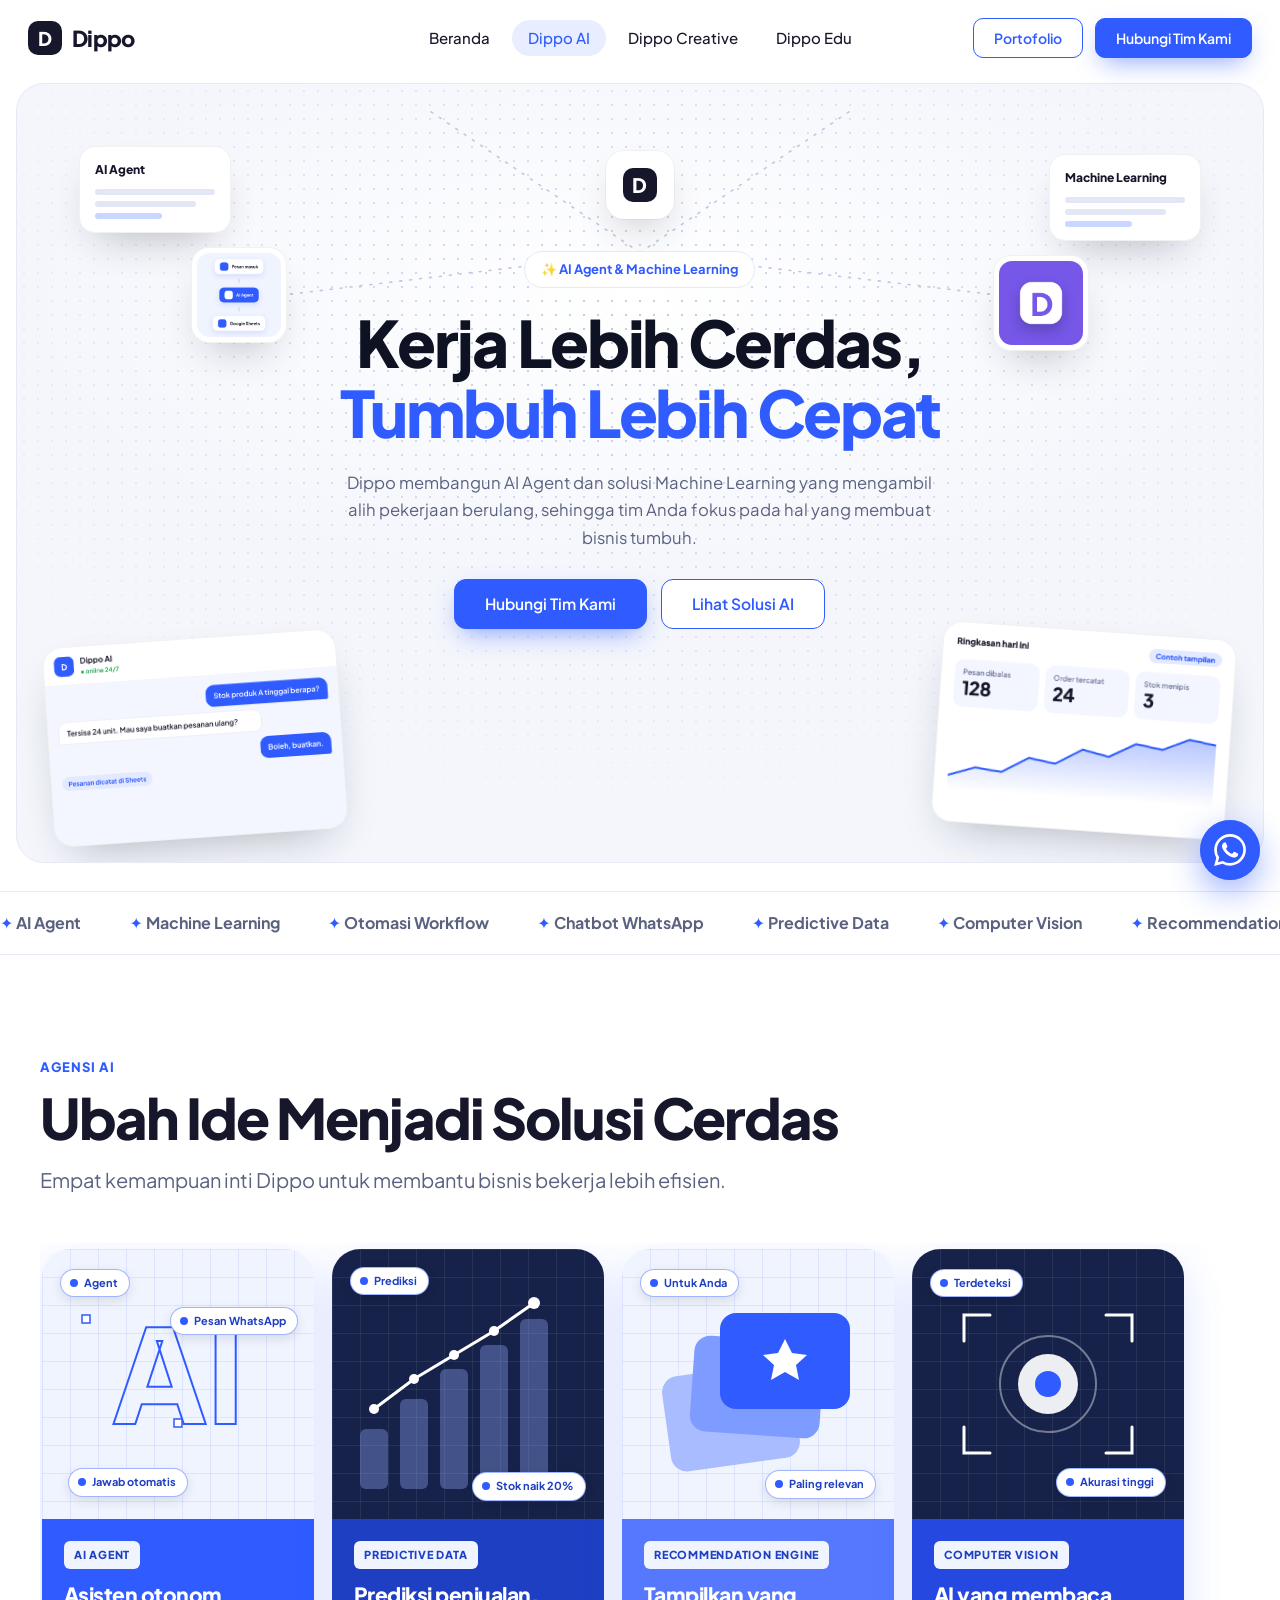
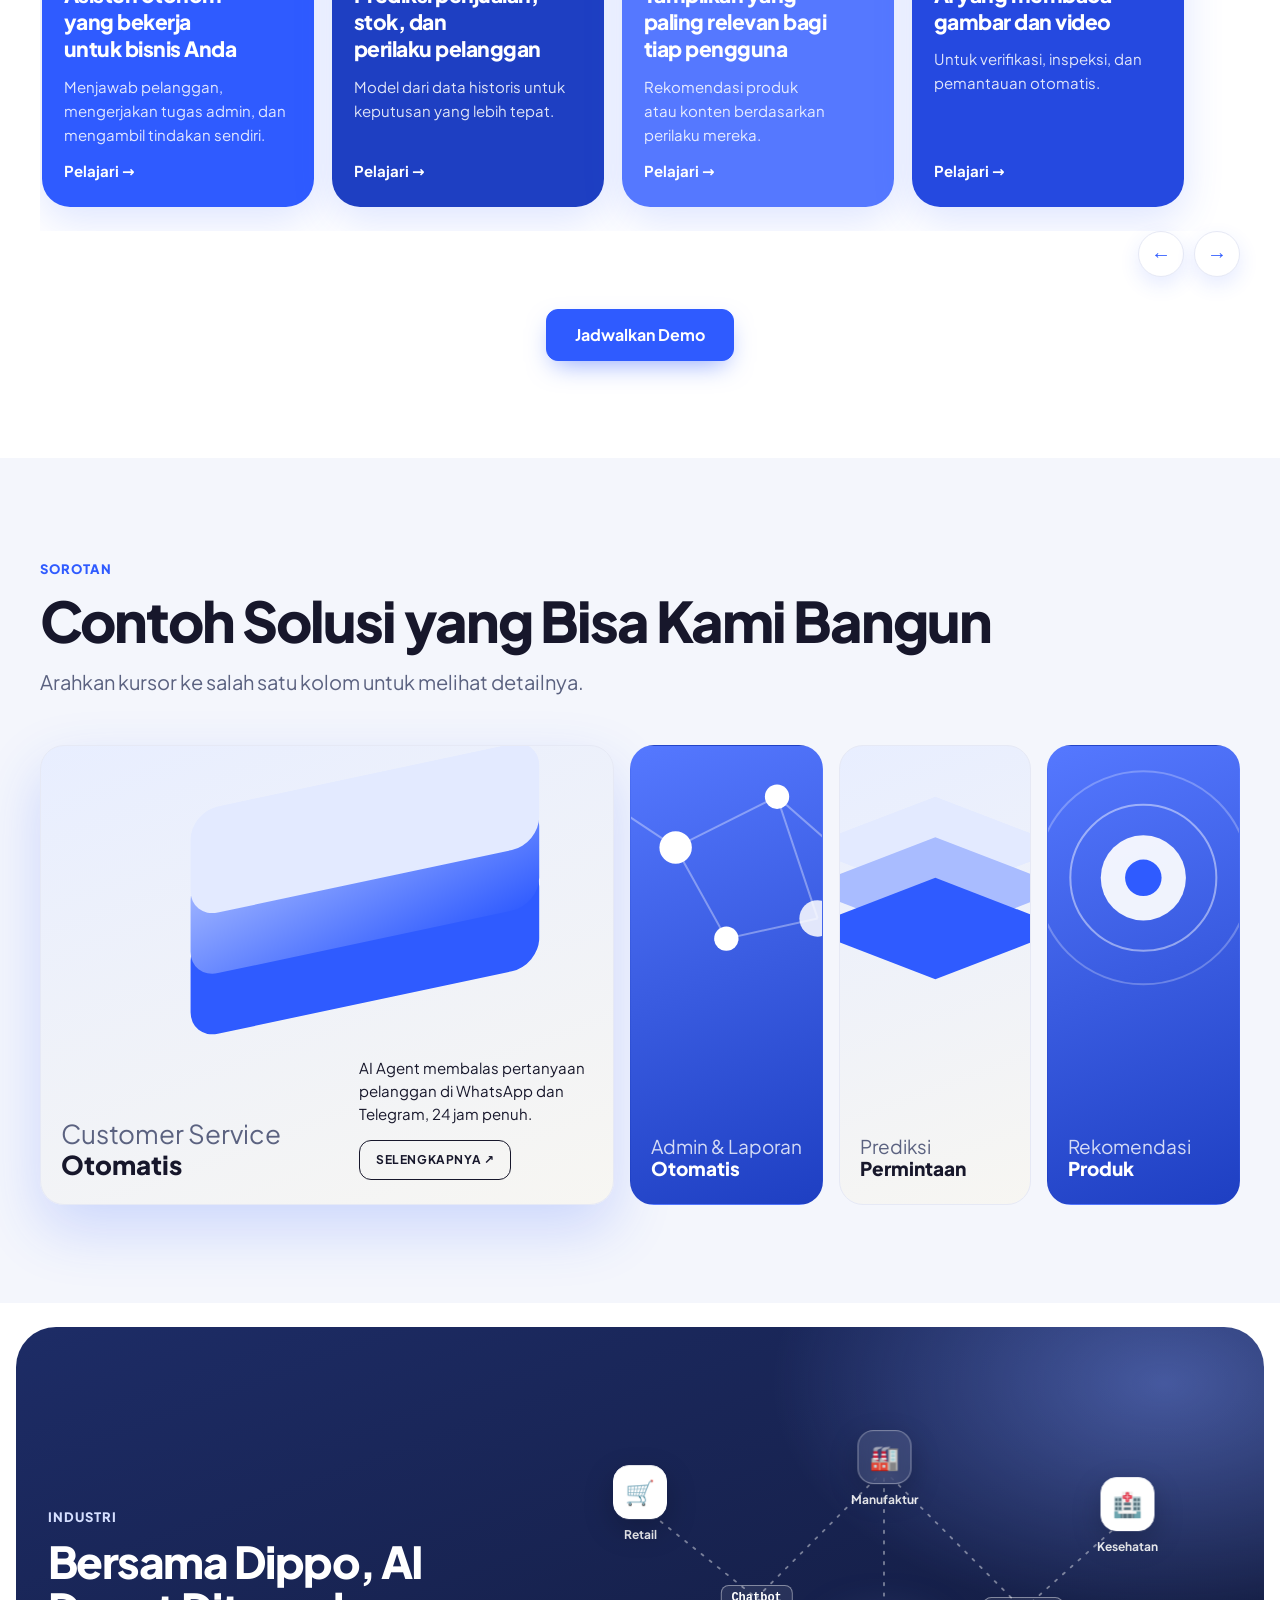
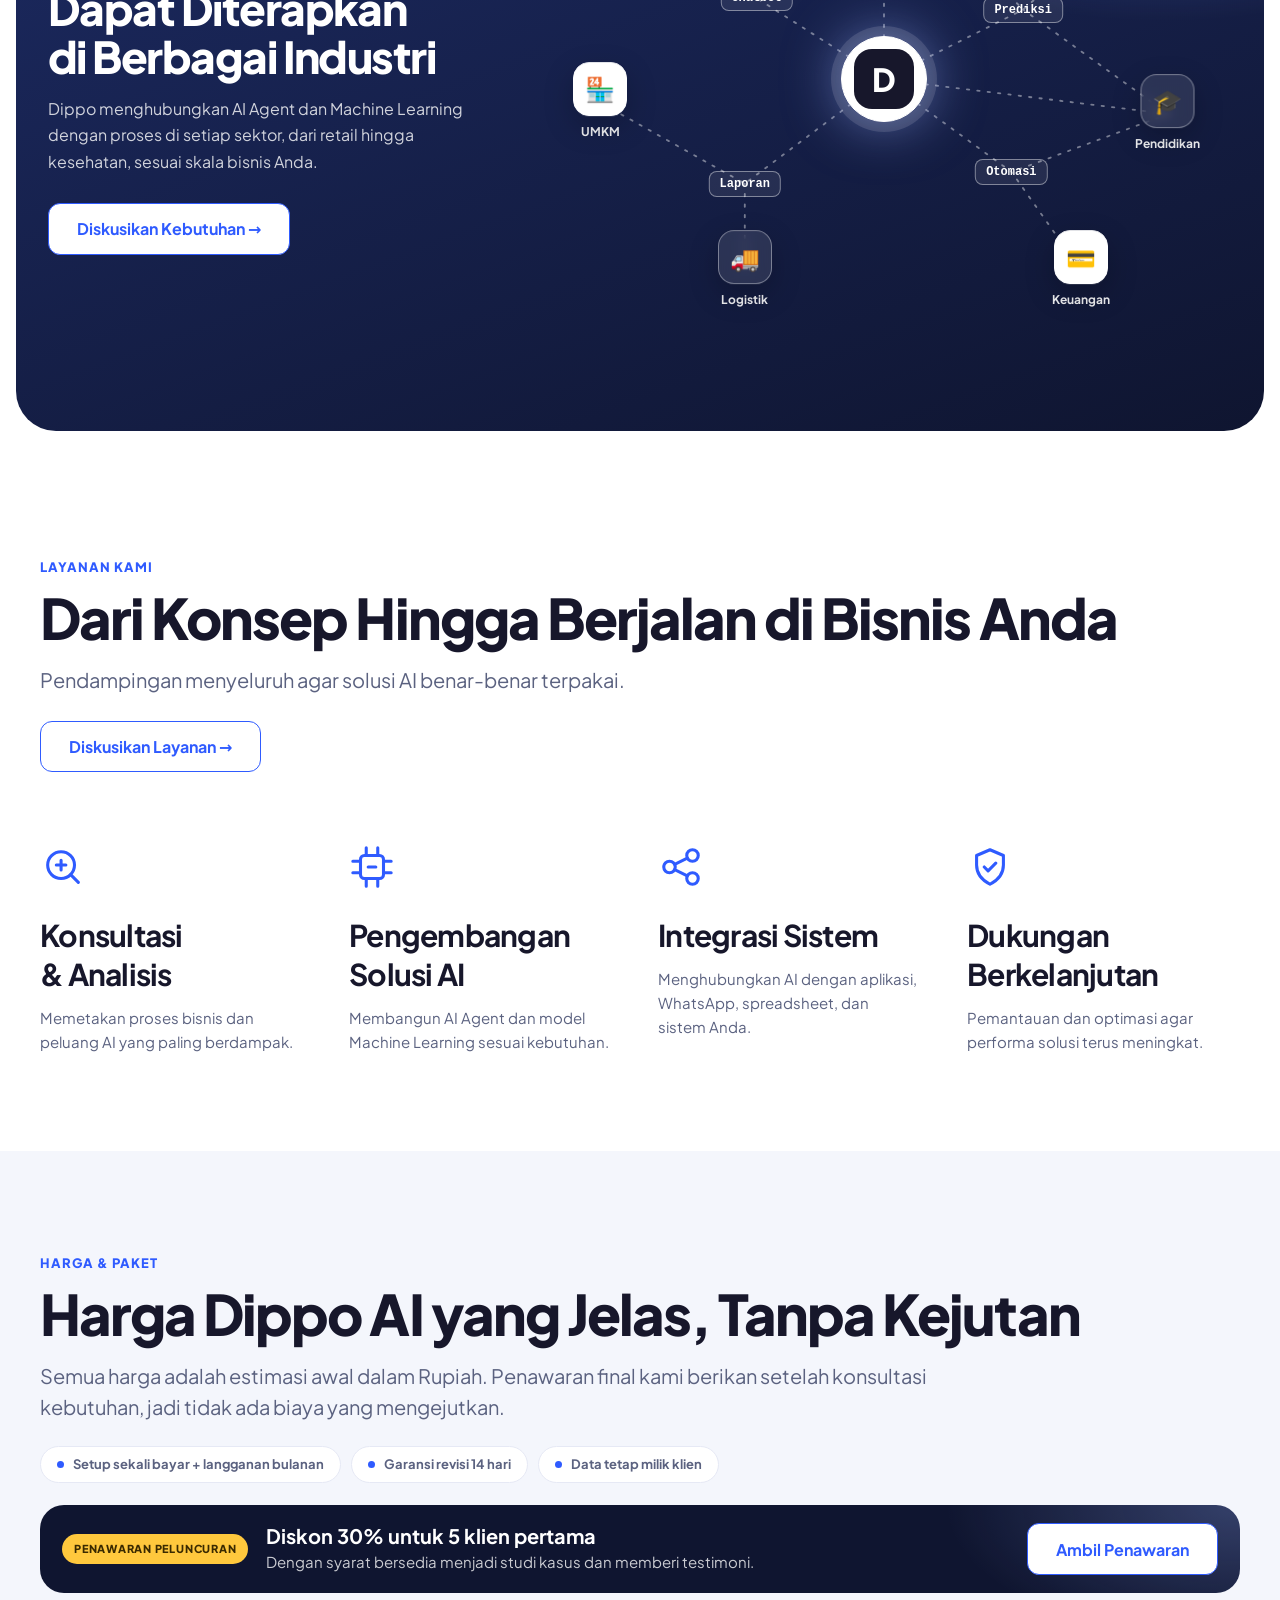
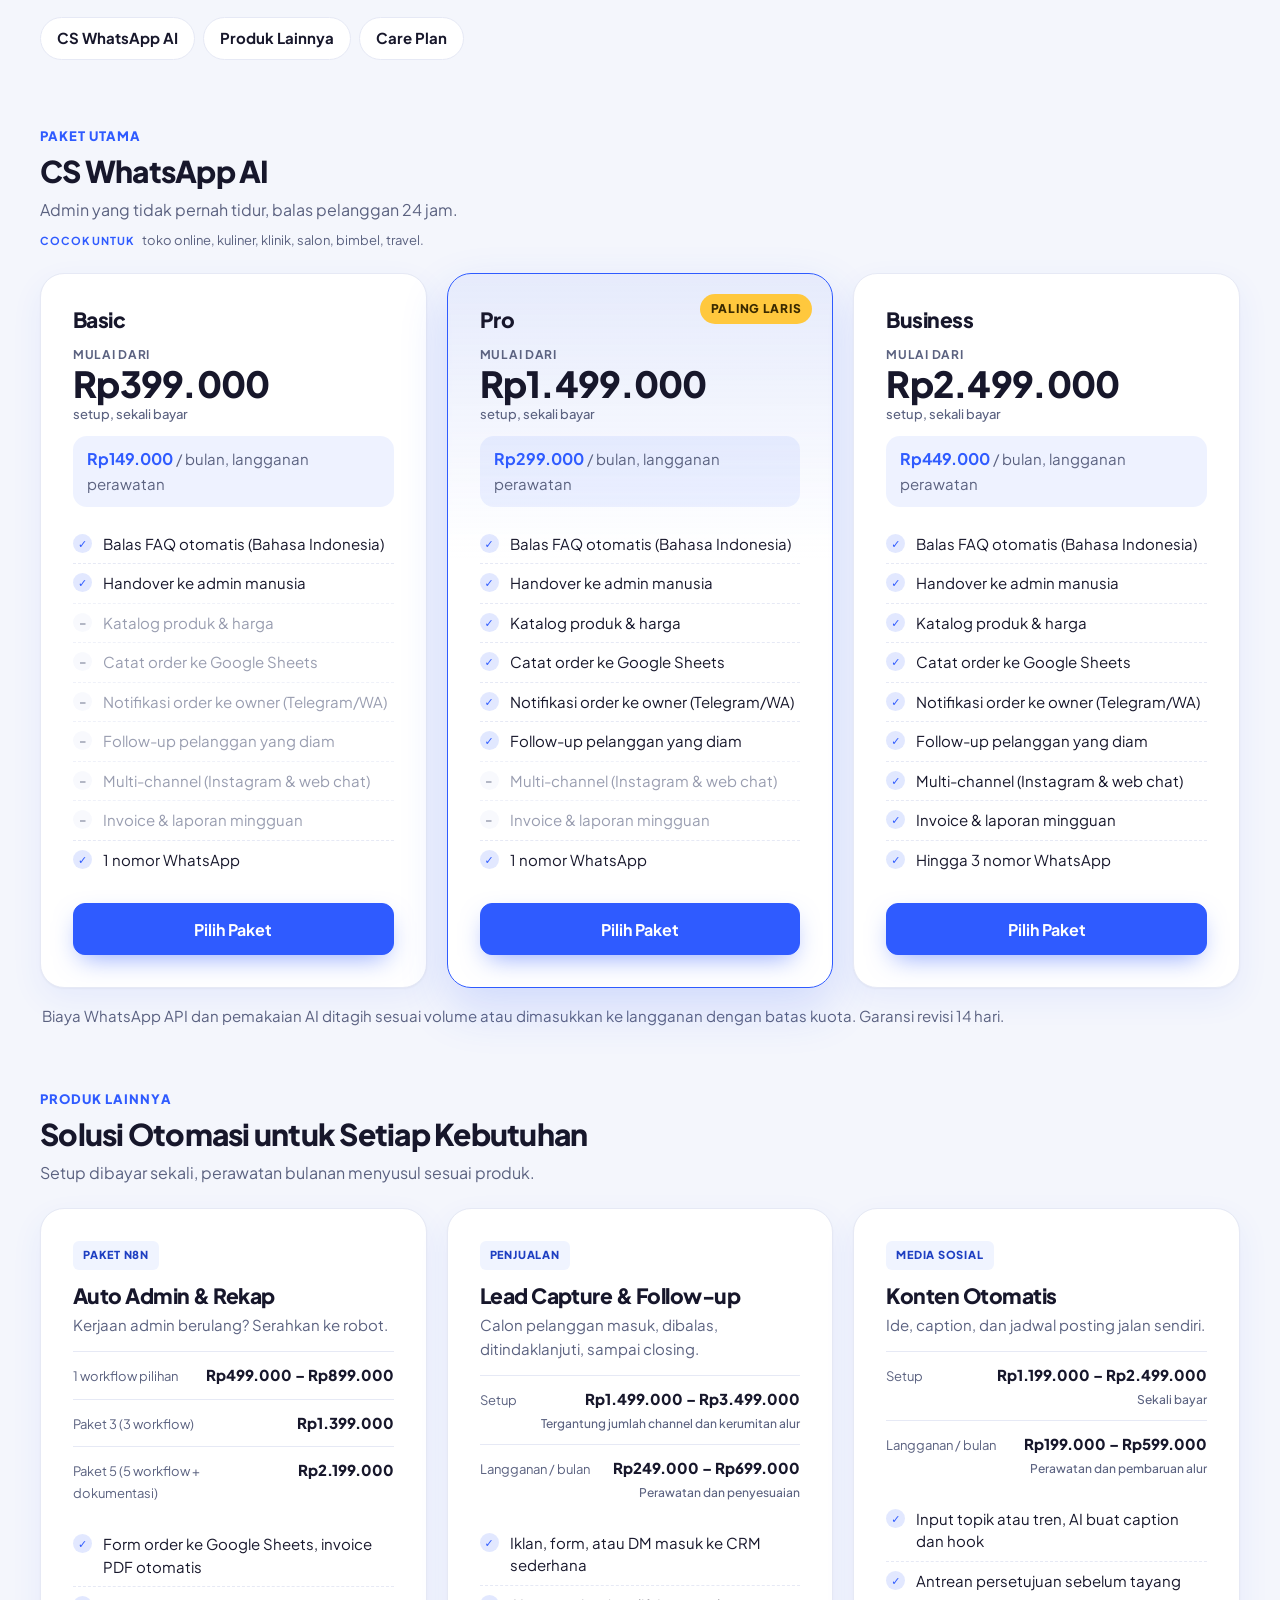
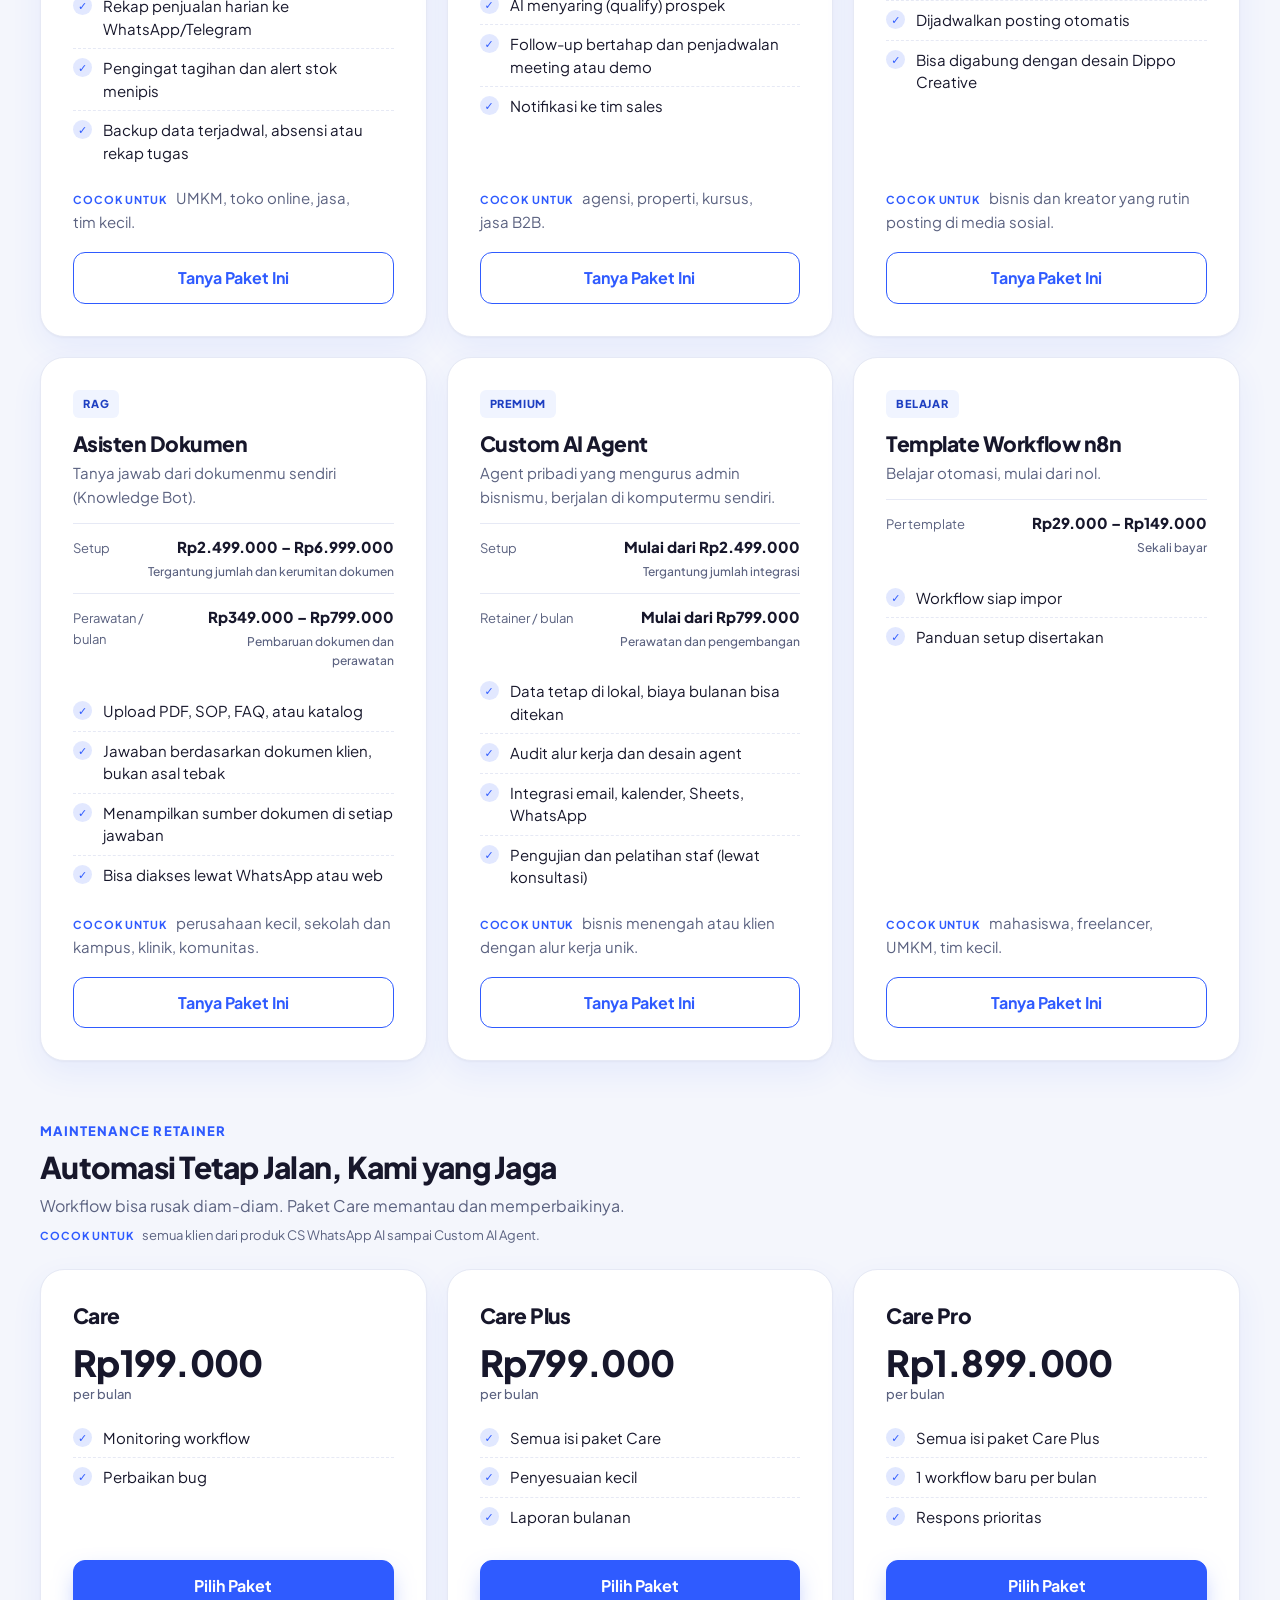
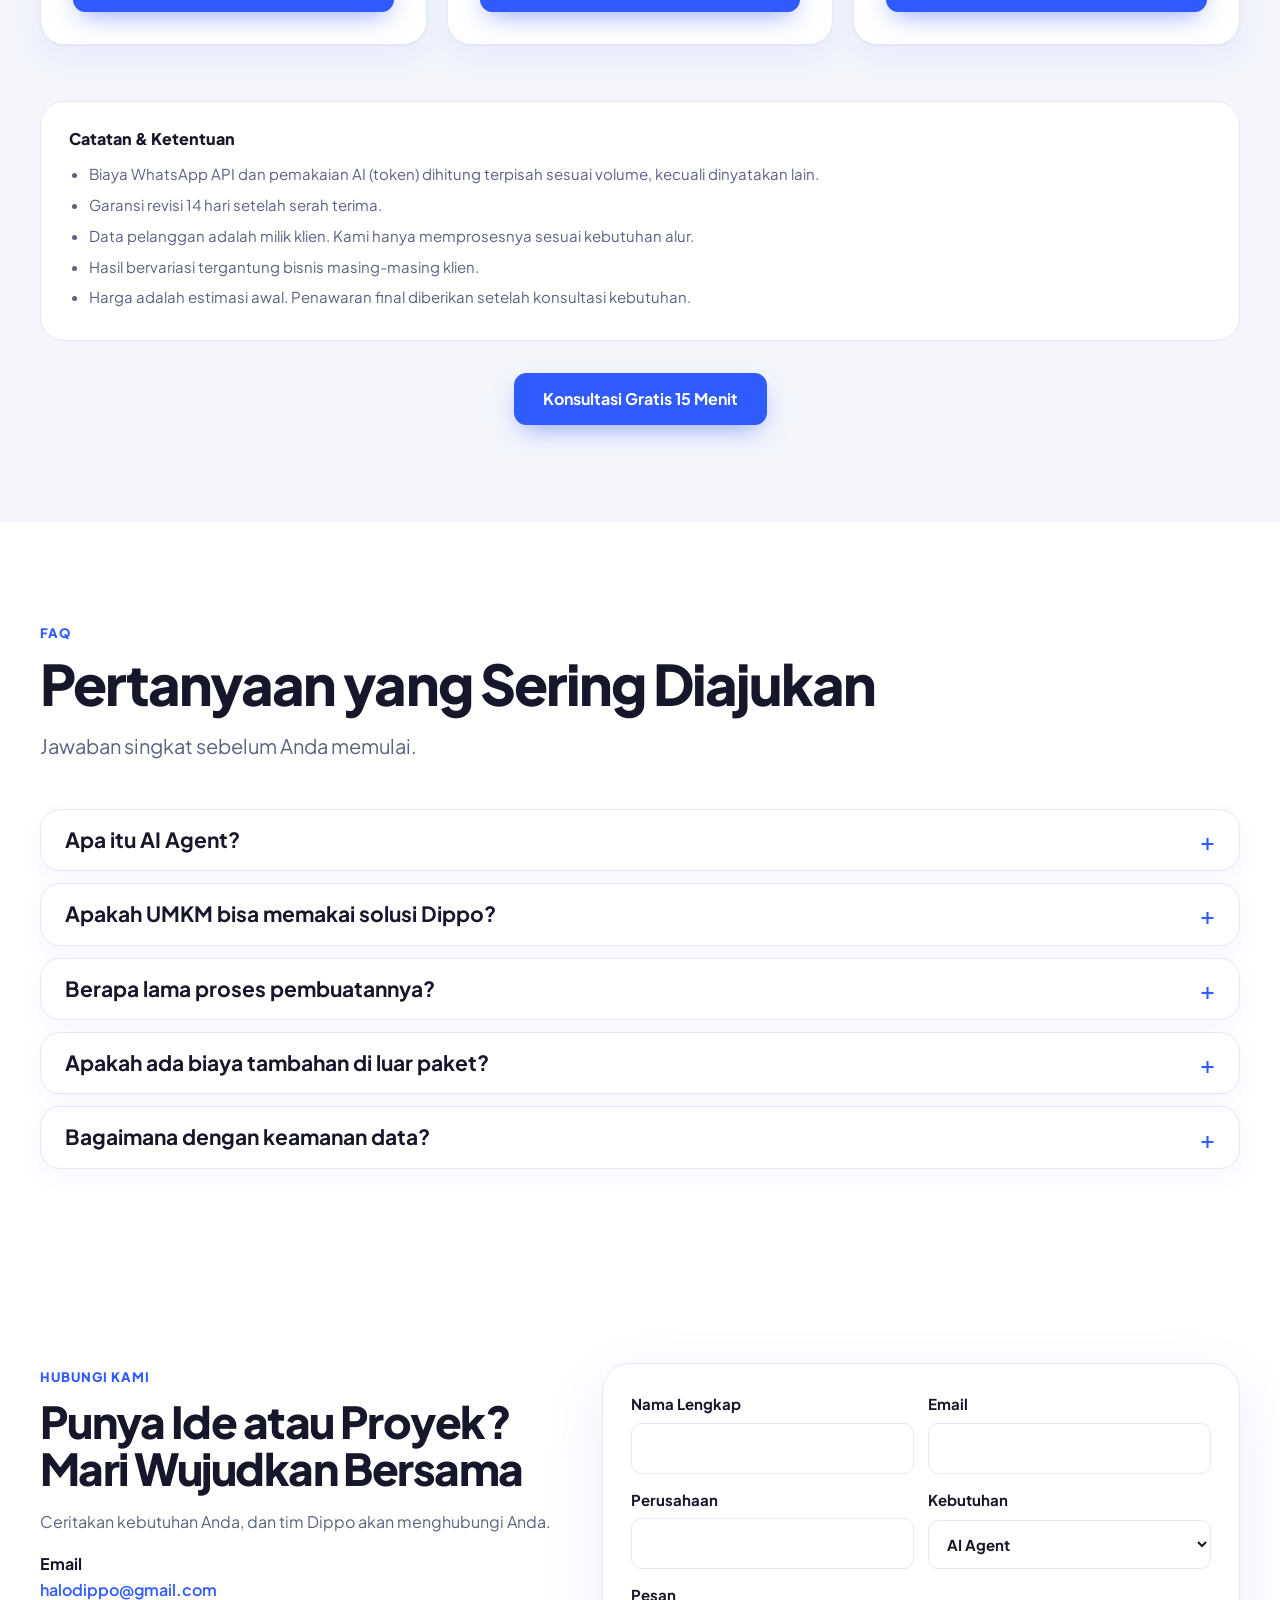
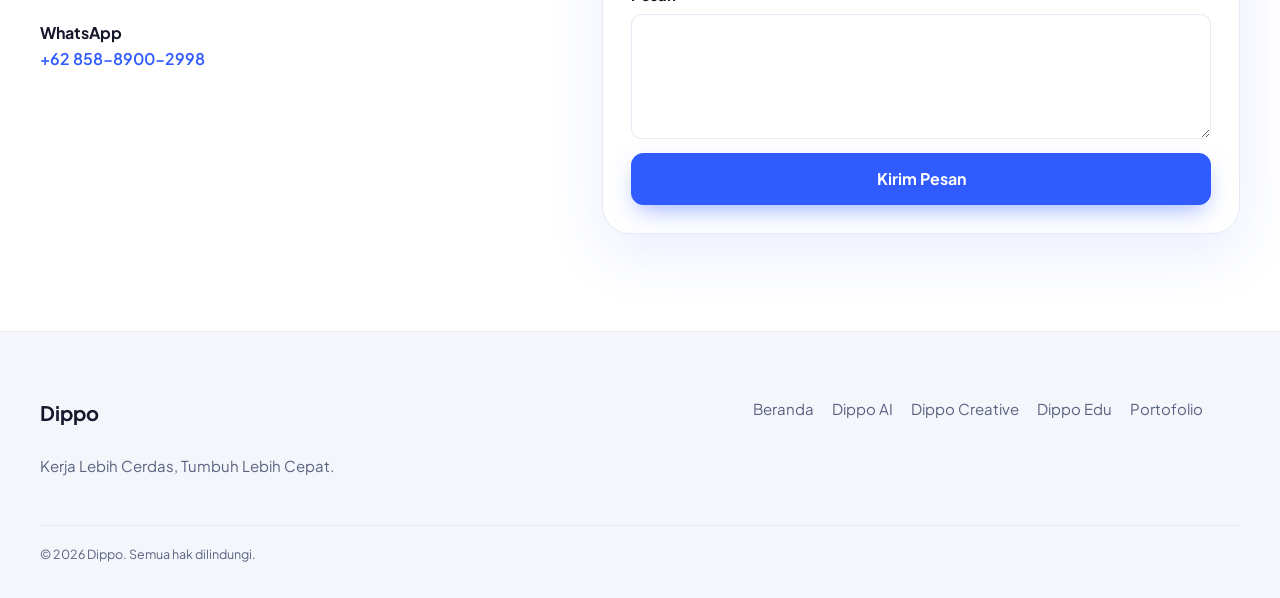
==== commit f5f7a6c3: "Add files via upload" ====
--- a/dippo-ai.html
+++ b/dippo-ai.html
@@ -8,19 +8,29 @@
 <link rel="icon" href="assets/maskot-dippo.png">
 <link rel="stylesheet" href="css/fonts.css">
 <link rel="stylesheet" href="css/layanan.css">
-<link rel="stylesheet" href="css/nav.css"><link rel="stylesheet" href="css/system.css"><link rel="stylesheet" href="css/motion.css">
+<link rel="stylesheet" href="css/nav.css"><link rel="stylesheet" href="css/system.css"><link rel="stylesheet" href="css/motion.css"><link rel="stylesheet" href="css/hero.css"><link rel="stylesheet" href="css/pages.css">
 </head>
 <body class="t-ai">
 <main>
-<div class="hero" id="beranda"><div class="wrap">
-<div>
-<span class="tag">✨ AI Agent &amp; Machine Learning</span>
-<h1>Kerja Lebih Cerdas, <em>Tumbuh Lebih Cepat</em></h1>
-<p>Dippo membangun AI Agent dan solusi Machine Learning yang mengambil alih pekerjaan berulang, sehingga tim Anda fokus pada hal yang membuat bisnis tumbuh.</p>
-<div class="row"><a class="btn" href="#kontak">Hubungi Tim Kami</a><a class="btn line" href="#implementasi-ai">Lihat Solusi AI</a></div>
-</div>
-<div class="mascot"><span class="fb f1">✦ Aktif 24/7</span><div class="chat"><div class="m u">Stok produk A tinggal berapa?</div><div class="m a">Tersisa 24 unit. Mau saya buatkan pesanan ulang?</div><div class="m a typing"><i></i><i></i><i></i></div></div><img src="assets/maskot-ai.png" alt="Dippo, maskot robot kucing AI"></div>
-</div></div>
+<section class="rh rp" id="beranda">
+  <div class="rh-frame">
+    <div class="rh-dots" aria-hidden="true"></div>
+    <svg class="rh-lines" viewBox="0 0 1000 600" preserveAspectRatio="none" aria-hidden="true"><path d="M500 130 L330 20 M500 130 L670 20 M500 130 L150 170 M500 130 L850 170" vector-effect="non-scaling-stroke"/></svg>
+    <div class="rh-center">
+      <div class="rh-mark" aria-hidden="true"><b>D</b></div>
+      <span class="rp-tag">✨ AI Agent &amp; Machine Learning</span>
+      <h1><span>Kerja Lebih Cerdas,</span> <span class="b">Tumbuh Lebih Cepat</span></h1>
+      <p class="rh-lead">Dippo membangun AI Agent dan solusi Machine Learning yang mengambil alih pekerjaan berulang, sehingga tim Anda fokus pada hal yang membuat bisnis tumbuh.</p>
+      <div class="rh-cta"><a class="rb primary" href="#kontak">Hubungi Tim Kami</a><a class="rb ghost" href="#implementasi-ai">Lihat Solusi AI</a></div>
+    </div>
+    <div class="fc lbl a1"><div class="fc-in"><b>AI Agent</b><i></i><i></i><i></i></div></div>
+    <div class="fc thm a2"><div class="fc-in"><img src="assets/hero/gambar-5.png" alt=""></div></div>
+    <div class="fc lbl a3"><div class="fc-in"><b>Machine Learning</b><i></i><i></i><i></i></div></div>
+    <div class="fc thm a4"><div class="fc-in"><img src="assets/hero/gambar-6.png" alt=""></div></div>
+    <div class="fc big a5" style="--rot:-4deg"><div class="fc-in"><img src="assets/hero/gambar-1.png" alt=""></div></div>
+    <div class="fc big a7" style="--rot:4deg"><div class="fc-in"><img src="assets/hero/gambar-4.png" alt=""></div></div>
+  </div>
+</section>
 
 <div class="ticker"><div><span>AI Agent</span><span>Machine Learning</span><span>Otomasi Workflow</span><span>Chatbot WhatsApp</span><span>Predictive Data</span><span>Computer Vision</span><span>Recommendation Engine</span><span>AI Agent</span><span>Machine Learning</span><span>Otomasi Workflow</span><span>Chatbot WhatsApp</span><span>Predictive Data</span><span>Computer Vision</span><span>Recommendation Engine</span></div></div>
 <section id="implementasi-ai"><div class="wrap">
@@ -28,10 +38,10 @@
 <h2>Ubah Ide Menjadi Solusi Cerdas</h2>
 <p class="sub">Empat kemampuan inti Dippo untuk membantu bisnis bekerja lebih efisien.</p>
 <div class="car" id="car">
-<article class="ac"><div class="av a1"><svg viewBox="0 0 272 270" aria-hidden="true"><text x="136" y="175" text-anchor="middle" font-size="130" font-weight="800" fill="none" stroke="#7657E8" stroke-width="2" font-family="Plus Jakarta Sans,sans-serif">AI</text><g fill="#fff" stroke="#7657E8" stroke-width="1.5"><rect x="40" y="66" width="8" height="8"/><rect x="224" y="66" width="8" height="8"/><rect x="132" y="170" width="8" height="8"/></g></svg><span class="chipf" style="top:20px;left:18px">Agent</span><span class="chipf" style="top:58px;right:16px">Pesan WhatsApp</span><span class="chipf" style="bottom:22px;left:26px">Jawab otomatis</span></div><div class="ab b1"><span class="pill">AI Agent</span><h3>Asisten otonom yang bekerja untuk bisnis Anda</h3><p>Menjawab pelanggan, mengerjakan tugas admin, dan mengambil tindakan sendiri.</p><a href="#kontak">Pelajari &#8594;</a></div></article>
-<article class="ac"><div class="av a2"><svg viewBox="0 0 272 270" aria-hidden="true"><g fill="rgba(177,157,255,.35)"><rect x="28" y="180" width="28" height="60" rx="6"/><rect x="68" y="150" width="28" height="90" rx="6"/><rect x="108" y="120" width="28" height="120" rx="6"/><rect x="148" y="96" width="28" height="144" rx="6"/><rect x="188" y="70" width="28" height="170" rx="6"/></g><polyline points="42,160 82,130 122,106 162,82 202,54" fill="none" stroke="#fff" stroke-width="3"/><g fill="#fff"><circle cx="42" cy="160" r="5"/><circle cx="82" cy="130" r="5"/><circle cx="122" cy="106" r="5"/><circle cx="162" cy="82" r="5"/><circle cx="202" cy="54" r="6"/></g></svg><span class="chipf" style="top:18px;left:18px">Prediksi</span><span class="chipf" style="bottom:18px;right:18px">Stok naik 20%</span></div><div class="ab b2"><span class="pill">Predictive Data</span><h3>Prediksi penjualan, stok, dan perilaku pelanggan</h3><p>Model dari data historis untuk keputusan yang lebih tepat.</p><a href="#kontak">Pelajari &#8594;</a></div></article>
-<article class="ac"><div class="av a3"><svg viewBox="0 0 272 270" aria-hidden="true"><rect x="44" y="120" width="130" height="96" rx="16" fill="#b9a8ff" transform="rotate(-8 109 168)"/><rect x="70" y="90" width="130" height="96" rx="16" fill="#9b84f5" transform="rotate(4 135 138)"/><rect x="98" y="64" width="130" height="96" rx="16" fill="#7657E8"/><path d="M163 90l7 14 15 2-11 10 3 15-14-8-14 8 3-15-11-10 15-2z" fill="#fff"/></svg><span class="chipf" style="top:20px;left:18px">Untuk Anda</span><span class="chipf" style="bottom:20px;right:18px">Paling relevan</span></div><div class="ab b3"><span class="pill">Recommendation Engine</span><h3>Tampilkan yang paling relevan bagi tiap pengguna</h3><p>Rekomendasi produk atau konten berdasarkan perilaku mereka.</p><a href="#kontak">Pelajari &#8594;</a></div></article>
-<article class="ac"><div class="av a4"><svg viewBox="0 0 272 270" aria-hidden="true"><g fill="none" stroke="#fff" stroke-width="3" stroke-linecap="round"><path d="M52 92V66h26M220 92V66h-26M52 178v26h26M220 178v26h-26"/></g><circle cx="136" cy="135" r="48" fill="none" stroke="rgba(255,255,255,.4)" stroke-width="2"/><circle cx="136" cy="135" r="30" fill="#fff" fill-opacity=".92"/><circle cx="136" cy="135" r="13" fill="#7657E8"/></svg><span class="chipf" style="top:20px;left:18px">Terdeteksi</span><span class="chipf" style="bottom:22px;right:18px">Akurasi tinggi</span></div><div class="ab b4"><span class="pill">Computer Vision</span><h3>AI yang membaca gambar dan video</h3><p>Untuk verifikasi, inspeksi, dan pemantauan otomatis.</p><a href="#kontak">Pelajari &#8594;</a></div></article>
+<article class="ac"><div class="av a1"><svg viewBox="0 0 272 270" aria-hidden="true"><text x="136" y="175" text-anchor="middle" font-size="130" font-weight="800" fill="none" stroke="#2F5BFF" stroke-width="2" font-family="Plus Jakarta Sans,sans-serif">AI</text><g fill="#fff" stroke="#2F5BFF" stroke-width="1.5"><rect x="40" y="66" width="8" height="8"/><rect x="224" y="66" width="8" height="8"/><rect x="132" y="170" width="8" height="8"/></g></svg><span class="chipf" style="top:20px;left:18px">Agent</span><span class="chipf" style="top:58px;right:16px">Pesan WhatsApp</span><span class="chipf" style="bottom:22px;left:26px">Jawab otomatis</span></div><div class="ab b1"><span class="pill">AI Agent</span><h3>Asisten otonom yang bekerja untuk bisnis Anda</h3><p>Menjawab pelanggan, mengerjakan tugas admin, dan mengambil tindakan sendiri.</p><a href="#kontak">Pelajari &#8594;</a></div></article>
+<article class="ac"><div class="av a2"><svg viewBox="0 0 272 270" aria-hidden="true"><g fill="rgba(150,175,255,.35)"><rect x="28" y="180" width="28" height="60" rx="6"/><rect x="68" y="150" width="28" height="90" rx="6"/><rect x="108" y="120" width="28" height="120" rx="6"/><rect x="148" y="96" width="28" height="144" rx="6"/><rect x="188" y="70" width="28" height="170" rx="6"/></g><polyline points="42,160 82,130 122,106 162,82 202,54" fill="none" stroke="#fff" stroke-width="3"/><g fill="#fff"><circle cx="42" cy="160" r="5"/><circle cx="82" cy="130" r="5"/><circle cx="122" cy="106" r="5"/><circle cx="162" cy="82" r="5"/><circle cx="202" cy="54" r="6"/></g></svg><span class="chipf" style="top:18px;left:18px">Prediksi</span><span class="chipf" style="bottom:18px;right:18px">Stok naik 20%</span></div><div class="ab b2"><span class="pill">Predictive Data</span><h3>Prediksi penjualan, stok, dan perilaku pelanggan</h3><p>Model dari data historis untuk keputusan yang lebih tepat.</p><a href="#kontak">Pelajari &#8594;</a></div></article>
+<article class="ac"><div class="av a3"><svg viewBox="0 0 272 270" aria-hidden="true"><rect x="44" y="120" width="130" height="96" rx="16" fill="#A9BCFF" transform="rotate(-8 109 168)"/><rect x="70" y="90" width="130" height="96" rx="16" fill="#7E9BFF" transform="rotate(4 135 138)"/><rect x="98" y="64" width="130" height="96" rx="16" fill="#2F5BFF"/><path d="M163 90l7 14 15 2-11 10 3 15-14-8-14 8 3-15-11-10 15-2z" fill="#fff"/></svg><span class="chipf" style="top:20px;left:18px">Untuk Anda</span><span class="chipf" style="bottom:20px;right:18px">Paling relevan</span></div><div class="ab b3"><span class="pill">Recommendation Engine</span><h3>Tampilkan yang paling relevan bagi tiap pengguna</h3><p>Rekomendasi produk atau konten berdasarkan perilaku mereka.</p><a href="#kontak">Pelajari &#8594;</a></div></article>
+<article class="ac"><div class="av a4"><svg viewBox="0 0 272 270" aria-hidden="true"><g fill="none" stroke="#fff" stroke-width="3" stroke-linecap="round"><path d="M52 92V66h26M220 92V66h-26M52 178v26h26M220 178v26h-26"/></g><circle cx="136" cy="135" r="48" fill="none" stroke="rgba(255,255,255,.4)" stroke-width="2"/><circle cx="136" cy="135" r="30" fill="#fff" fill-opacity=".92"/><circle cx="136" cy="135" r="13" fill="#2F5BFF"/></svg><span class="chipf" style="top:20px;left:18px">Terdeteksi</span><span class="chipf" style="bottom:22px;right:18px">Akurasi tinggi</span></div><div class="ab b4"><span class="pill">Computer Vision</span><h3>AI yang membaca gambar dan video</h3><p>Untuk verifikasi, inspeksi, dan pemantauan otomatis.</p><a href="#kontak">Pelajari &#8594;</a></div></article>
 </div>
 <div class="cn"><button type="button" data-d="p" aria-label="Sebelumnya">&#8592;</button><button type="button" data-d="n" aria-label="Berikutnya">&#8594;</button></div>
 <div class="cta-center"><a class="btn" href="#kontak">Jadwalkan Demo</a></div>
@@ -42,10 +52,10 @@
 <h2>Contoh Solusi yang Bisa Kami Bangun</h2>
 <p class="sub">Arahkan kursor ke salah satu kolom untuk melihat detailnya.</p>
 <div class="sl">
-<div class="sp p1 on" tabindex="0"><svg class="vis" viewBox="0 0 400 280" preserveAspectRatio="xMidYMid slice" aria-hidden="true"><defs><linearGradient id="g1" x1="0" y1="0" x2="1" y2="1"><stop offset="0" stop-color="#b9a8ff"/><stop offset="1" stop-color="#7657E8"/></linearGradient></defs><g transform="translate(110 40)"><rect y="130" width="230" height="70" rx="18" fill="#7657E8" transform="skewY(-12)"/><rect y="90" width="230" height="70" rx="18" fill="url(#g1)" transform="skewY(-12)"/><rect y="50" width="230" height="70" rx="18" fill="#e9e3ff" transform="skewY(-12)"/></g></svg><div class="t">Customer Service<b>Otomatis</b></div><div class="d"><p>AI Agent membalas pertanyaan pelanggan di WhatsApp dan Telegram, 24 jam penuh.</p><a class="sb" href="#kontak">Selengkapnya &#8599;</a></div></div>
+<div class="sp p1 on" tabindex="0"><svg class="vis" viewBox="0 0 400 280" preserveAspectRatio="xMidYMid slice" aria-hidden="true"><defs><linearGradient id="g1" x1="0" y1="0" x2="1" y2="1"><stop offset="0" stop-color="#A9BCFF"/><stop offset="1" stop-color="#2F5BFF"/></linearGradient></defs><g transform="translate(110 40)"><rect y="130" width="230" height="70" rx="18" fill="#2F5BFF" transform="skewY(-12)"/><rect y="90" width="230" height="70" rx="18" fill="url(#g1)" transform="skewY(-12)"/><rect y="50" width="230" height="70" rx="18" fill="#E3EAFF" transform="skewY(-12)"/></g></svg><div class="t">Customer Service<b>Otomatis</b></div><div class="d"><p>AI Agent membalas pertanyaan pelanggan di WhatsApp dan Telegram, 24 jam penuh.</p><a class="sb" href="#kontak">Selengkapnya &#8599;</a></div></div>
 <div class="sp p2" tabindex="0"><svg class="vis" viewBox="0 0 400 280" preserveAspectRatio="xMidYMid slice" aria-hidden="true"><path d="M60 40L150 100L250 50L330 120M150 100L200 190L290 170M250 50L290 170" stroke="rgba(255,255,255,.35)" stroke-width="2" fill="none"/><g fill="#fff"><circle cx="60" cy="40" r="12"/><circle cx="150" cy="100" r="16"/><circle cx="250" cy="50" r="12"/><circle cx="330" cy="120" r="14"/><circle cx="200" cy="190" r="12"/><circle cx="290" cy="170" r="18" fill-opacity=".85"/></g></svg><div class="t">Admin &amp; Laporan<b>Otomatis</b></div><div class="d"><p>Catat data masuk dan keluar, lalu rangkum menjadi laporan harian tanpa input manual.</p><a class="sb" href="#kontak">Selengkapnya &#8599;</a></div></div>
-<div class="sp p3" tabindex="0"><svg class="vis" viewBox="0 0 400 280" preserveAspectRatio="xMidYMid slice" aria-hidden="true"><g transform="translate(70 30)"><path d="M0 70L130 20L260 70L130 120Z" fill="#e9e3ff"/><path d="M0 110L130 60L260 110L130 160Z" fill="#b9a8ff"/><path d="M0 150L130 100L260 150L130 200Z" fill="#7657E8"/></g></svg><div class="t">Prediksi<b>Permintaan</b></div><div class="d"><p>Perkirakan kebutuhan stok agar tidak kelebihan atau kehabisan barang.</p><a class="sb" href="#kontak">Selengkapnya &#8599;</a></div></div>
-<div class="sp p4" tabindex="0"><svg class="vis" viewBox="0 0 400 280" preserveAspectRatio="xMidYMid slice" aria-hidden="true"><g fill="none" stroke="#fff" stroke-width="2"><circle cx="200" cy="130" r="105" stroke-opacity=".25"/><circle cx="200" cy="130" r="72" stroke-opacity=".45"/></g><circle cx="200" cy="130" r="42" fill="#fff" fill-opacity=".92"/><circle cx="200" cy="130" r="18" fill="#7657E8"/></svg><div class="t">Rekomendasi<b>Produk</b></div><div class="d"><p>Tampilkan penawaran yang tepat untuk setiap pelanggan berdasarkan perilakunya.</p><a class="sb" href="#kontak">Selengkapnya &#8599;</a></div></div>
+<div class="sp p3" tabindex="0"><svg class="vis" viewBox="0 0 400 280" preserveAspectRatio="xMidYMid slice" aria-hidden="true"><g transform="translate(70 30)"><path d="M0 70L130 20L260 70L130 120Z" fill="#E3EAFF"/><path d="M0 110L130 60L260 110L130 160Z" fill="#A9BCFF"/><path d="M0 150L130 100L260 150L130 200Z" fill="#2F5BFF"/></g></svg><div class="t">Prediksi<b>Permintaan</b></div><div class="d"><p>Perkirakan kebutuhan stok agar tidak kelebihan atau kehabisan barang.</p><a class="sb" href="#kontak">Selengkapnya &#8599;</a></div></div>
+<div class="sp p4" tabindex="0"><svg class="vis" viewBox="0 0 400 280" preserveAspectRatio="xMidYMid slice" aria-hidden="true"><g fill="none" stroke="#fff" stroke-width="2"><circle cx="200" cy="130" r="105" stroke-opacity=".25"/><circle cx="200" cy="130" r="72" stroke-opacity=".45"/></g><circle cx="200" cy="130" r="42" fill="#fff" fill-opacity=".92"/><circle cx="200" cy="130" r="18" fill="#2F5BFF"/></svg><div class="t">Rekomendasi<b>Produk</b></div><div class="d"><p>Tampilkan penawaran yang tepat untuk setiap pelanggan berdasarkan perilakunya.</p><a class="sb" href="#kontak">Selengkapnya &#8599;</a></div></div>
 </div>
 </div></section>
 
@@ -53,7 +63,7 @@
 <div class="it"><span class="eyebrow">Industri</span><h2>Bersama Dippo, AI Dapat Diterapkan di Berbagai Industri</h2><p>Dippo menghubungkan AI Agent dan Machine Learning dengan proses di setiap sektor, dari retail hingga kesehatan, sesuai skala bisnis Anda.</p><a class="btn line" href="#kontak">Diskusikan Kebutuhan &#8594;</a></div>
 <div class="net"><svg viewBox="0 0 600 440" aria-hidden="true"><path d="M300 220L190 150L90 70M300 220L420 160L510 80M300 220L410 300L470 385M300 220L180 310L55 240M180 310L180 385M300 220L300 40M300 220L545 250M300 40L420 160M545 250L420 160M545 250L410 300M190 150L300 40"/></svg>
 <span class="mc" style="left:31.7%;top:34.1%">Chatbot</span><span class="mc" style="left:70%;top:36.4%">Prediksi</span><span class="mc" style="left:68.3%;top:68.2%">Otomasi</span><span class="mc" style="left:30%;top:70.5%">Laporan</span>
-<div class="nd ctr" style="left:50%;top:50%"><span class="ti"><img src="assets/maskot-ai.png" alt="Dippo"></span></div>
+<div class="nd ctr" style="left:50%;top:50%"><span class="ti"><b class="dm">D</b></span></div>
 <div class="nd w" style="left:15%;top:15.9%"><span class="ti">🛒</span><span class="nl">Retail</span></div>
 <div class="nd" style="left:50%;top:9.1%"><span class="ti">🏭</span><span class="nl">Manufaktur</span></div>
 <div class="nd w" style="left:85%;top:18.2%"><span class="ti">🏥</span><span class="nl">Kesehatan</span></div>
@@ -199,5 +209,6 @@
 <script src="js/shared.js"></script>
 <script src="js/layanan.js"></script>
 <script src="js/motion.js"></script>
+<script src="js/float.js"></script>
 </body>
 </html>
--- a/css/fonts.css
+++ b/css/fonts.css
@@ -0,0 +1,2 @@
+/* Font disimpan di dalam folder assets/fonts, jadi tampil sama tanpa internet */
+@font-face{font-family:'Plus Jakarta Sans';src:url('../assets/fonts/plus-jakarta-sans.woff2') format('woff2');font-weight:200 800;font-style:normal;font-display:swap}
--- a/css/layanan.css
+++ b/css/layanan.css
@@ -0,0 +1,245 @@
+
+:root{--bg:#fff;--alt:#F4F6FC;--surface:#fff;--text:#17172B;--muted:#5B6280;color-scheme:light;--gold:#FFC83D;--line:#E6E9F5;--navy:#17172B;box-sizing:border-box;padding-top:env(safe-area-inset-top,0px);padding-bottom:env(safe-area-inset-bottom,0px)}
+body{--brand:#2F5BFF;--b26:#1E3FC2;--b2b:#2549E0;--b4a:#5578FF;--b5d:#7E9BFF;--bcf:#D5DFFF;--be3:#E8EEFF;--bea:#F0F4FF;--b10:#0F1530;--b16:#17224A;--b1c:#1D2C66;--brgb:47,91,255;--b9rgb:150,175,255;--b5rgb:126,155,255}
+body.t-creative{--brand:#a66a00;--b26:#7a4d00;--b2b:#8f5a00;--b4a:#c98a10;--b5d:#e0a52a;--bcf:#ffe29a;--be3:#fff1cf;--bea:#fff6dd;--b10:#2a1d00;--b16:#3a2800;--b1c:#4a3300;--brgb:166,106,0;--b9rgb:255,214,120;--b5rgb:224,165,42}
+body.t-edu{--brand:#0c8576;--b26:#09665a;--b2b:#0a7366;--b4a:#14a593;--b5d:#2cc4af;--bcf:#a8f0e4;--be3:#cff5ee;--bea:#ddf8f3;--b10:#08332d;--b16:#0b433b;--b1c:#0e554b;--brgb:12,133,118;--b9rgb:120,235,215;--b5rgb:44,196,175}
+
+
+
+*{box-sizing:border-box}html{scroll-behavior:smooth;scroll-padding-top:110px}
+body{margin:0;background:var(--bg);color:var(--text);font-family:'Plus Jakarta Sans',system-ui,sans-serif;line-height:1.6}
+.wrap{max-width:1120px;margin:0 auto;padding:0 20px}
+header{position:sticky;top:env(safe-area-inset-top,0px);z-index:9;background:var(--bg);border-bottom:1px solid var(--line)}
+nav{display:flex;align-items:center;justify-content:space-between;height:68px}
+.logo{display:flex;align-items:center;gap:8px;color:var(--text);font-weight:800;font-size:22px;text-decoration:none}
+.logo img{width:36px;height:36px;object-fit:contain}
+nav ul{display:flex;gap:26px;list-style:none;margin:0;padding:0}
+nav ul a{color:var(--muted);text-decoration:none;font-size:15px;font-weight:500}
+nav ul a:hover{color:var(--brand)}
+.btn{display:inline-block;background:var(--brand);color:#fff;padding:13px 26px;border-radius:12px;font-weight:700;text-decoration:none;font-size:15px;border:0;cursor:pointer;font-family:inherit}
+.btn.light{background:#fff;color:var(--brand)}
+.btn.line{background:transparent;border:1.5px solid var(--brand);color:var(--brand)}
+.hero{background:radial-gradient(700px 480px at 85% 40%,rgba(var(--brgb),.16) 0,transparent 62%),radial-gradient(520px 420px at 55% 95%,rgba(var(--brgb),.10) 0,transparent 65%),var(--bg);color:var(--text);overflow:hidden}
+.hero .wrap{display:grid;grid-template-columns:1.1fr .9fr;gap:24px;align-items:center;padding-top:72px;padding-bottom:72px}
+.tag{display:inline-block;border:1px solid var(--line);background:var(--surface);color:var(--brand);padding:6px 14px;border-radius:999px;font-size:13px;font-weight:700}
+h1{font-size:clamp(34px,5.2vw,58px);line-height:1.08;margin:18px 0;font-weight:800}
+h1 em{font-style:normal;background:linear-gradient(90deg,var(--brand),var(--brand));-webkit-background-clip:text;background-clip:text;color:transparent}
+.hero p{color:var(--muted);font-size:18px;max-width:520px;margin:0 0 28px}
+.row{display:flex;gap:12px;flex-wrap:wrap}
+.mascot{text-align:center;position:relative}
+.mascot img{width:100%;max-width:440px;animation:fl 4s ease-in-out infinite;filter:drop-shadow(0 20px 40px rgba(var(--brgb),.30))}
+@keyframes fl{50%{transform:translateY(-14px)}}
+@media (prefers-reduced-motion:reduce){.mascot img{animation:none}}
+section{padding:72px 0}.alt{background:var(--alt)}
+.eyebrow{color:var(--brand);font-weight:800;font-size:13px;letter-spacing:.1em;text-transform:uppercase}
+h2{font-size:clamp(26px,3.6vw,40px);line-height:1.2;margin:8px 0 12px;font-weight:800}
+.sub{color:var(--muted);max-width:620px;margin:0 0 36px}
+.grid{display:grid;grid-template-columns:repeat(auto-fit,minmax(240px,1fr));gap:18px}
+.card{background:var(--surface);border:1px solid var(--line);border-radius:18px;padding:26px;transition:.2s}
+.card:hover{transform:translateY(-4px);border-color:var(--brand)}
+.ico{width:48px;height:48px;border-radius:14px;background:linear-gradient(135deg,var(--brand),var(--brand));display:grid;place-items:center;font-size:22px;margin-bottom:14px}
+.card h3{margin:0 0 6px;font-size:19px}.card p{margin:0;color:var(--muted);font-size:15px}
+.card small{display:inline-block;margin-bottom:10px;color:var(--brand);font-weight:700;font-size:12px;text-transform:uppercase;letter-spacing:.06em}
+.cta-center{text-align:center;margin-top:32px}
+.chips{display:flex;flex-wrap:wrap;gap:12px}
+.chip{background:var(--surface);border:1px solid var(--line);padding:12px 22px;border-radius:999px;font-weight:700}
+.contact{display:grid;grid-template-columns:.9fr 1.1fr;gap:40px;align-items:start}
+.info p{color:var(--muted)}.info b{display:block;color:var(--text)}
+form{display:grid;gap:14px;background:var(--surface);border:1px solid var(--line);border-radius:20px;padding:28px}
+label{font-size:14px;font-weight:700;display:grid;gap:6px}
+input,select,textarea{font:inherit;padding:12px 14px;border-radius:10px;border:1px solid var(--line);background:var(--bg);color:var(--text);width:100%}
+.two{display:grid;grid-template-columns:1fr 1fr;gap:14px}
+[hidden]{display:none!important}.hero.slim .wrap{grid-template-columns:1fr;padding-top:64px;padding-bottom:64px}.hero.slim h1{max-width:760px}.hero.slim p{max-width:640px;margin:0}.split{display:grid;grid-template-columns:.8fr 1.2fr;gap:40px;align-items:center}.story p{color:var(--muted);margin:0 0 14px}.list{margin:10px 0 0;padding-left:20px;color:var(--muted)}.list li{margin-bottom:8px}.band{text-align:center;background:linear-gradient(135deg,var(--brand),var(--brand));color:#fff;border-radius:24px;padding:48px 24px}.band h2{color:#fff;margin-top:0}.band p{opacity:.92;margin:0 0 22px}footer{background:var(--alt);color:var(--muted);padding:40px 0 28px;border-top:1px solid var(--line)}
+footer .wrap{display:grid;grid-template-columns:1.4fr 1fr;gap:24px}
+footer a{color:var(--muted);text-decoration:none;margin-right:18px;font-size:15px}
+footer small{grid-column:1/-1;border-top:1px solid var(--line);padding-top:18px}
+@media(max-width:800px){nav{flex-wrap:wrap;height:auto;padding:10px 0}nav ul{display:flex;order:3;width:100%;overflow-x:auto;white-space:nowrap;gap:18px}.split{grid-template-columns:1fr}.hero .wrap,.contact,footer .wrap{grid-template-columns:1fr}.mascot{order:-1}.mascot img{max-width:260px}.two{grid-template-columns:1fr}.hero .wrap{padding-top:36px}}
+section{padding:88px 0}
+header{background:rgba(247,246,242,.8);-webkit-backdrop-filter:saturate(1.4) blur(16px);backdrop-filter:saturate(1.4) blur(16px)}
+nav ul{gap:4px}nav ul a{padding:8px 14px;border-radius:999px;transition:.2s}nav ul a:hover{background:var(--alt);color:var(--brand)}
+.btn{border-radius:999px;transition:.25s;box-shadow:0 8px 24px rgba(var(--brgb),.28)}.btn:hover{transform:translateY(-2px);box-shadow:0 12px 32px rgba(var(--brgb),.38)}.btn.line,.btn.light{box-shadow:none}
+.hero{position:relative}.hero .wrap{position:relative}
+.hero::before{content:"";position:absolute;inset:0;background-image:radial-gradient(rgba(var(--brgb),.18) 1.2px,transparent 1.2px);background-size:26px 26px;-webkit-mask-image:radial-gradient(ellipse at 70% 40%,#000 0,transparent 70%);mask-image:radial-gradient(ellipse at 70% 40%,#000 0,transparent 70%);pointer-events:none}
+h1{font-size:clamp(38px,6vw,68px);letter-spacing:-.03em}h2{letter-spacing:-.02em}
+.mascot{isolation:isolate}.mascot::before{content:"";position:absolute;inset:8% 8%;background:radial-gradient(circle,rgba(var(--brgb),.25),transparent 65%);filter:blur(12px);z-index:-1}
+.fb{position:absolute;z-index:2;background:rgba(255,255,255,.88);-webkit-backdrop-filter:blur(10px);backdrop-filter:blur(10px);border:1px solid var(--line);border-radius:999px;padding:8px 16px;font-size:13px;font-weight:700;box-shadow:0 10px 30px rgba(var(--brgb),.16);animation:fl 5s ease-in-out infinite}
+.f1{top:8%;left:0}.f2{top:44%;right:-2%;animation-delay:-1.5s}.f3{bottom:10%;left:4%;animation-delay:-3s}
+.ticker{overflow:hidden;border-block:1px solid var(--line);background:var(--surface);padding:18px 0}.ticker div{display:flex;width:max-content;animation:mq 36s linear infinite;will-change:transform;font-weight:700;color:var(--muted)}.ticker span{margin-right:48px;white-space:nowrap}.ticker span::before{content:"\2726  ";color:var(--brand)}@keyframes mq{to{transform:translateX(-50%)}}
+.rv{opacity:0;transform:translateY(26px);transition:opacity .7s ease,transform .7s ease}.rv.in{opacity:1;transform:none}
+.card{border-radius:24px;box-shadow:0 1px 2px rgba(23,23,43,.04),0 12px 32px rgba(var(--brgb),.07)}.card:hover{transform:translateY(-6px);box-shadow:0 20px 48px rgba(var(--brgb),.16)}
+.ico{border-radius:16px;background:linear-gradient(135deg,var(--brand),var(--b5d));box-shadow:0 8px 20px rgba(var(--brgb),.3)}
+.chip{transition:.2s}.chip:hover{background:var(--brand);color:#fff;transform:translateY(-2px)}
+.steps{display:grid;grid-template-columns:repeat(auto-fit,minmax(220px,1fr));gap:18px}.step{padding:28px;border-radius:24px;background:var(--surface);border:1px solid var(--line);box-shadow:0 12px 32px rgba(var(--brgb),.07)}.step b{display:block;font-size:48px;line-height:1;font-weight:800;color:transparent;-webkit-text-stroke:1.5px var(--brand);margin-bottom:14px}.step h3{margin:0 0 6px}.step p{margin:0;color:var(--muted);font-size:15px}
+.band{border-radius:32px;background:radial-gradient(520px 260px at 90% 0,rgba(255,255,255,.2),transparent 70%),var(--brand)}
+form{border-radius:28px;box-shadow:0 20px 60px rgba(var(--brgb),.1)}input:focus,select:focus,textarea:focus{outline:2px solid var(--brand);outline-offset:1px}
+@media(max-width:520px){.fb{display:none}}
+@media (prefers-reduced-motion:reduce){.rv{opacity:1;transform:none;transition:none}.fb{animation:none}}
+header{background:transparent!important;border:0!important;-webkit-backdrop-filter:none;backdrop-filter:none;padding:10px 0}
+nav{height:60px;padding:0 10px 0 20px;background:rgba(255,255,255,.78);-webkit-backdrop-filter:blur(16px);backdrop-filter:blur(16px);border:1px solid var(--line);border-radius:999px;box-shadow:0 10px 40px rgba(var(--brgb),.12)}
+h2{font-size:clamp(28px,4vw,46px)}
+.f1{top:6%;right:2%;left:auto}
+.chat{position:absolute;z-index:2;left:-4%;bottom:6%;width:min(270px,72%);background:rgba(255,255,255,.9);-webkit-backdrop-filter:blur(12px);backdrop-filter:blur(12px);border:1px solid var(--line);border-radius:20px;padding:12px;display:grid;gap:8px;box-shadow:0 20px 50px rgba(var(--brgb),.2);text-align:left;font-size:12.5px;line-height:1.45;animation:fl 6s ease-in-out infinite;animation-delay:-2s}
+.m{padding:8px 12px;border-radius:14px;max-width:92%}.m.u{background:var(--alt);justify-self:end}.m.a{background:var(--brand);color:#fff}
+.typing{display:flex;gap:4px;width:fit-content}.typing i{width:6px;height:6px;border-radius:50%;background:#fff;opacity:.5;animation:bl 1.2s infinite}.typing i:nth-child(2){animation-delay:.2s}.typing i:nth-child(3){animation-delay:.4s}@keyframes bl{50%{opacity:1;transform:translateY(-3px)}}
+.card{position:relative;overflow:hidden}.card::before{content:"";position:absolute;inset:0;border-radius:inherit;background:radial-gradient(260px circle at var(--mx,50%) var(--my,50%),rgba(var(--brgb),.12),transparent 60%);opacity:0;transition:opacity .3s;pointer-events:none}.card:hover::before{opacity:1}
+#implementasi-ai .grid{grid-template-columns:repeat(6,1fr)}#implementasi-ai .card{min-height:230px;display:flex;flex-direction:column;justify-content:flex-end;grid-column:span 2}
+#implementasi-ai .card:nth-child(1){grid-column:span 4;background:var(--brand);border-color:transparent;color:#fff;background-image:radial-gradient(420px 260px at 100% 0,rgba(255,255,255,.22),transparent 70%)}
+#implementasi-ai .card:nth-child(1) p{color:rgba(255,255,255,.85)}#implementasi-ai .card:nth-child(1) .ico{background:#fff;box-shadow:none}
+#implementasi-ai .card:nth-child(4){grid-column:span 4}
+#implementasi-ai .card h3{font-size:22px}
+#layanan{counter-reset:s;margin:24px 16px;border-radius:40px;color:#fff;background:radial-gradient(520px 320px at 8% 0,rgba(255,255,255,.2),transparent 70%),radial-gradient(420px 320px at 100% 100%,rgba(255,255,255,.14),transparent 70%),var(--brand)}
+#layanan .eyebrow{color:var(--bcf)}#layanan .sub{color:rgba(255,255,255,.82)}#layanan .card{display:flex;flex-direction:column;counter-increment:s;padding:28px;background:rgba(255,255,255,.09);border-color:rgba(255,255,255,.22);box-shadow:none}#layanan .card::after{content:counter(s,decimal-leading-zero);order:-1;font-size:48px;line-height:1;font-weight:800;color:transparent;-webkit-text-stroke:1.5px #fff;margin-bottom:14px}#layanan .ico{display:none}#layanan .card p{color:rgba(255,255,255,.82)}#layanan .card::before{background:radial-gradient(260px circle at var(--mx,50%) var(--my,50%),rgba(255,255,255,.16),transparent 60%)}#layanan .card:hover{border-color:rgba(255,255,255,.55);box-shadow:none}
+.faq{max-width:780px;display:grid;gap:12px}details{background:var(--surface);border:1px solid var(--line);border-radius:20px;padding:20px 24px;box-shadow:0 8px 24px rgba(var(--brgb),.05)}summary{cursor:pointer;font-weight:700;font-size:17px;list-style:none;display:flex;justify-content:space-between;gap:12px}summary::-webkit-details-marker{display:none}summary::after{content:"+";color:var(--brand);font-size:24px;line-height:1;transition:.2s}details[open] summary::after{transform:rotate(45deg)}details p{margin:12px 0 0;color:var(--muted)}
+@media(max-width:800px){nav{height:auto;padding:10px 14px;border-radius:28px}#implementasi-ai .grid{grid-template-columns:1fr}#implementasi-ai .card,#implementasi-ai .card:nth-child(1),#implementasi-ai .card:nth-child(4){grid-column:auto;min-height:0}#layanan{margin:16px 8px;border-radius:28px}}
+@media(max-width:520px){.chat{left:0;bottom:-8px;width:68%}}
+.sl{display:flex;gap:16px;height:460px}
+.sp{position:relative;flex:1;min-width:0;border-radius:24px;overflow:hidden;cursor:pointer;border:1px solid var(--line);background:linear-gradient(160deg,var(--be3),#F7F6F2);color:var(--text);transition:flex .6s cubic-bezier(.2,.8,.2,1),box-shadow .3s;outline-offset:3px}
+.sp.on{flex:3;box-shadow:0 24px 60px rgba(var(--brgb),.2)}
+.sp.p2,.sp.p4{background:linear-gradient(160deg,var(--b4a),var(--b26));color:#fff;border-color:transparent}
+.sp .vis{position:absolute;left:0;top:0;width:100%;height:62%;transition:transform .6s cubic-bezier(.2,.8,.2,1)}
+.sp.on .vis{transform:scale(1.06)}
+.sp .t{position:absolute;left:20px;right:16px;bottom:24px;font-size:19px;line-height:1.2;font-weight:400;color:var(--muted);transition:font-size .4s}
+.sp .t b{display:block;font-weight:800;color:var(--text)}
+.sp.p2 .t,.sp.p4 .t{color:rgba(255,255,255,.8)}.sp.p2 .t b,.sp.p4 .t b{color:#fff}
+.sp.on .t{font-size:26px;right:auto;max-width:46%}
+.sp .d{position:absolute;right:24px;bottom:24px;width:min(230px,44%);font-size:14px;line-height:1.55;opacity:0;transform:translateY(12px);pointer-events:none;transition:opacity .3s,transform .4s}
+.sp.on .d{opacity:1;transform:none;pointer-events:auto;transition-delay:.25s}
+.sp .d p{margin:0}
+.sb{display:inline-block;margin-top:14px;padding:10px 16px;border:1.5px solid currentColor;border-radius:12px;font-weight:700;font-size:12px;text-transform:uppercase;letter-spacing:.05em;color:inherit;text-decoration:none}
+@media(max-width:800px){.sl{flex-direction:column;height:auto}.sp{flex:none;height:120px;transition:height .5s cubic-bezier(.2,.8,.2,1)}.sp.on{height:400px}.sp .vis{height:55%}.sp .t,.sp.on .t{font-size:20px;max-width:none;right:20px}.sp.on .t{bottom:150px}.sp .d,.sp.on .d{left:20px;right:20px;width:auto}}
+.car{display:flex;gap:18px;overflow-x:auto;scroll-snap-type:x mandatory;padding:6px 2px 24px;scrollbar-width:none;-webkit-overflow-scrolling:touch;cursor:grab}.car::-webkit-scrollbar{display:none}.car.drag{scroll-snap-type:none;cursor:grabbing;user-select:none}
+.ac{flex:0 0 272px;scroll-snap-align:start;border-radius:28px;overflow:hidden;background:var(--surface);box-shadow:0 14px 40px rgba(var(--brgb),.16);display:flex;flex-direction:column;transition:transform .3s}.ac:hover{transform:translateY(-6px)}
+.av{height:270px;position:relative;overflow:hidden}.av svg{position:absolute;inset:0;width:100%;height:100%}
+.a1,.a3{background-color:var(--bea);background-image:linear-gradient(rgba(var(--brgb),.1) 1px,transparent 1px),linear-gradient(90deg,rgba(var(--brgb),.1) 1px,transparent 1px);background-size:28px 28px}
+.a2,.a4{background-color:var(--b16);background-image:linear-gradient(rgba(255,255,255,.07) 1px,transparent 1px),linear-gradient(90deg,rgba(255,255,255,.07) 1px,transparent 1px);background-size:28px 28px}
+.chipf{position:absolute;z-index:1;background:#fff;border:1px solid rgba(var(--brgb),.45);border-radius:999px;padding:4px 11px 4px 9px;font-size:11px;font-weight:700;color:var(--b26);display:flex;gap:6px;align-items:center;box-shadow:0 4px 12px rgba(0,0,0,.1)}.chipf::before{content:"";width:8px;height:8px;border-radius:50%;background:var(--brand)}
+.ab{flex:1;padding:22px 22px 24px;color:#fff;display:flex;flex-direction:column;gap:12px}.b1{background:var(--brand)}.b2{background:var(--b26)}.b3{background:var(--b4a)}.b4{background:var(--b2b)}
+.pill{align-self:flex-start;background:var(--bea);color:var(--b26);font-size:11px;font-weight:800;letter-spacing:.07em;text-transform:uppercase;padding:5px 10px;border-radius:6px}
+.ab h3{margin:0;font-size:20px;line-height:1.3;color:#fff}.ab p{margin:0;font-size:14px;opacity:.86}.ab a{margin-top:auto;color:#fff;font-weight:700;text-decoration:none;font-size:14px}
+.cn{display:flex;gap:10px;justify-content:flex-end}.cn button{width:46px;height:46px;border-radius:50%;border:1px solid var(--line);background:var(--surface);color:var(--brand);font-size:20px;cursor:pointer;box-shadow:0 8px 20px rgba(var(--brgb),.12);transition:.2s}.cn button:hover{background:var(--brand);color:#fff}
+@media(max-width:520px){.ac{flex-basis:78%}}
+#industri{margin:24px 16px;border-radius:40px;color:#fff;overflow:hidden;background:radial-gradient(560px 340px at 92% 8%,rgba(var(--b5rgb),.45),transparent 70%),linear-gradient(160deg,var(--b1c),var(--b10))}
+.ind{display:grid;grid-template-columns:.8fr 1.2fr;gap:24px;align-items:center}
+.it h2{color:#fff}.it .eyebrow{color:var(--bcf)}.it p{color:rgba(255,255,255,.8);max-width:430px;margin:0 0 28px}
+#industri .btn.line{border-color:#fff;color:#fff}#industri .btn.line:hover{background:#fff;color:var(--brand)}
+.net{position:relative;aspect-ratio:600/440;width:100%}.net svg{position:absolute;inset:0;width:100%;height:100%}
+.net path{fill:none;stroke:rgba(255,255,255,.42);stroke-width:1.6;stroke-dasharray:2 7;stroke-linecap:round;animation:dash 20s linear infinite}@keyframes dash{to{stroke-dashoffset:-180}}
+.nd{position:absolute;transform:translate(-50%,-50%);display:flex;flex-direction:column;align-items:center;gap:6px;animation:nf 6s ease-in-out infinite}.nd:nth-of-type(2n){animation-delay:-2s}.nd:nth-of-type(3n){animation-delay:-4s}@keyframes nf{50%{transform:translate(-50%,calc(-50% - 8px))}}
+.ti{width:54px;height:54px;border-radius:16px;display:grid;place-items:center;font-size:24px;background:rgba(255,255,255,.1);border:1.5px solid rgba(255,255,255,.38);-webkit-backdrop-filter:blur(6px);backdrop-filter:blur(6px);box-shadow:0 10px 30px rgba(0,0,0,.22)}
+.nd.w .ti{background:#fff;border-color:#fff}
+.nl{font-size:12px;font-weight:700;color:rgba(255,255,255,.92);white-space:nowrap}
+.ctr .ti{width:86px;height:86px;border-radius:50%;background:#fff;border-color:#fff;box-shadow:0 0 0 10px rgba(255,255,255,.12),0 0 56px rgba(var(--b9rgb),.65)}.ctr .ti img{width:66px;height:66px;object-fit:contain}
+.mc{position:absolute;transform:translate(-50%,-50%);font:600 12px ui-monospace,Menlo,monospace;color:#fff;border:1.5px solid rgba(255,255,255,.42);background:rgba(255,255,255,.08);padding:5px 10px;border-radius:8px;white-space:nowrap}
+@media(max-width:800px){#industri{margin:16px 8px;border-radius:28px}.ind{grid-template-columns:1fr}.ti{width:42px;height:42px;font-size:19px;border-radius:12px}.ctr .ti{width:64px;height:64px}.ctr .ti img{width:48px;height:48px}.nl{font-size:10px}.mc{font-size:10px;padding:3px 7px}}
+#layanan{margin:0;border-radius:0;color:var(--text);background:var(--bg)}
+#layanan .eyebrow{color:var(--brand)}#layanan .sub{color:var(--muted);margin-bottom:26px}
+#layanan .btn.line{border:1.5px solid var(--text);color:var(--text);background:transparent;box-shadow:none}#layanan .btn.line:hover{background:var(--text);color:var(--bg)}
+#layanan .grid{grid-template-columns:repeat(4,1fr);gap:36px;margin-top:72px}
+#layanan .card,#layanan .card:hover{display:block;padding:0;background:none;border:0;border-radius:0;box-shadow:none;overflow:visible;transform:none}
+#layanan .card::before,#layanan .card::after{display:none}
+#layanan .card h3{font-size:26px;line-height:1.2;font-weight:700;letter-spacing:-.01em;margin:26px 0 12px;color:var(--text)}
+#layanan .card p{font-size:16px;line-height:1.6;color:var(--muted)}
+#layanan .ico{display:block;font-size:0;width:46px;height:46px;margin:0;border-radius:0;background:var(--brand);box-shadow:none}
+#layanan .card:nth-child(1) .ico{-webkit-mask:url("data:image/svg+xml,%3Csvg xmlns='http://www.w3.org/2000/svg' viewBox='0 0 24 24' fill='none' stroke='black' stroke-width='1.6' stroke-linecap='round' stroke-linejoin='round'%3E%3Ccircle cx='11' cy='11' r='7'/%3E%3Cpath d='M20 20l-4-4M8.5 11h5M11 8.5v5'/%3E%3C/svg%3E") left center/contain no-repeat;mask:url("data:image/svg+xml,%3Csvg xmlns='http://www.w3.org/2000/svg' viewBox='0 0 24 24' fill='none' stroke='black' stroke-width='1.6' stroke-linecap='round' stroke-linejoin='round'%3E%3Ccircle cx='11' cy='11' r='7'/%3E%3Cpath d='M20 20l-4-4M8.5 11h5M11 8.5v5'/%3E%3C/svg%3E") left center/contain no-repeat}
+#layanan .card:nth-child(2) .ico{-webkit-mask:url("data:image/svg+xml,%3Csvg xmlns='http://www.w3.org/2000/svg' viewBox='0 0 24 24' fill='none' stroke='black' stroke-width='1.6' stroke-linecap='round' stroke-linejoin='round'%3E%3Crect x='6' y='6' width='12' height='12' rx='2'/%3E%3Cpath d='M9 2v4M15 2v4M9 18v4M15 18v4M2 9h4M2 15h4M18 9h4M18 15h4M10 12h4'/%3E%3C/svg%3E") left center/contain no-repeat;mask:url("data:image/svg+xml,%3Csvg xmlns='http://www.w3.org/2000/svg' viewBox='0 0 24 24' fill='none' stroke='black' stroke-width='1.6' stroke-linecap='round' stroke-linejoin='round'%3E%3Crect x='6' y='6' width='12' height='12' rx='2'/%3E%3Cpath d='M9 2v4M15 2v4M9 18v4M15 18v4M2 9h4M2 15h4M18 9h4M18 15h4M10 12h4'/%3E%3C/svg%3E") left center/contain no-repeat}
+#layanan .card:nth-child(3) .ico{-webkit-mask:url("data:image/svg+xml,%3Csvg xmlns='http://www.w3.org/2000/svg' viewBox='0 0 24 24' fill='none' stroke='black' stroke-width='1.6' stroke-linecap='round' stroke-linejoin='round'%3E%3Ccircle cx='6' cy='12' r='3'/%3E%3Ccircle cx='18' cy='6' r='3'/%3E%3Ccircle cx='18' cy='18' r='3'/%3E%3Cpath d='M8.7 10.6l6.6-3.2M8.7 13.4l6.6 3.2'/%3E%3C/svg%3E") left center/contain no-repeat;mask:url("data:image/svg+xml,%3Csvg xmlns='http://www.w3.org/2000/svg' viewBox='0 0 24 24' fill='none' stroke='black' stroke-width='1.6' stroke-linecap='round' stroke-linejoin='round'%3E%3Ccircle cx='6' cy='12' r='3'/%3E%3Ccircle cx='18' cy='6' r='3'/%3E%3Ccircle cx='18' cy='18' r='3'/%3E%3Cpath d='M8.7 10.6l6.6-3.2M8.7 13.4l6.6 3.2'/%3E%3C/svg%3E") left center/contain no-repeat}
+#layanan .card:nth-child(4) .ico{-webkit-mask:url("data:image/svg+xml,%3Csvg xmlns='http://www.w3.org/2000/svg' viewBox='0 0 24 24' fill='none' stroke='black' stroke-width='1.6' stroke-linecap='round' stroke-linejoin='round'%3E%3Cpath d='M12 3l7 3v5c0 5-3 8-7 10-4-2-7-5-7-10V6z'/%3E%3Cpath d='M9 12l2 2 4-4'/%3E%3C/svg%3E") left center/contain no-repeat;mask:url("data:image/svg+xml,%3Csvg xmlns='http://www.w3.org/2000/svg' viewBox='0 0 24 24' fill='none' stroke='black' stroke-width='1.6' stroke-linecap='round' stroke-linejoin='round'%3E%3Cpath d='M12 3l7 3v5c0 5-3 8-7 10-4-2-7-5-7-10V6z'/%3E%3Cpath d='M9 12l2 2 4-4'/%3E%3C/svg%3E") left center/contain no-repeat}
+@media(max-width:800px){#layanan .grid{grid-template-columns:repeat(2,1fr);gap:32px 24px;margin-top:48px}#layanan .card h3{font-size:21px}}
+@media(max-width:520px){#layanan .grid{grid-template-columns:1fr}}
+.info a{color:var(--brand);text-decoration:none;font-weight:600}
+.wa{position:fixed;right:20px;bottom:calc(20px + env(safe-area-inset-bottom,0px));z-index:50;width:60px;height:60px;border-radius:50%;background:var(--brand);display:grid;place-items:center;box-shadow:0 12px 32px rgba(var(--brgb),.45);transition:transform .2s}.wa:hover{transform:scale(1.08)}
+.wa svg{width:32px;height:32px;fill:#fff}
+.wa::before{content:"";position:absolute;inset:0;border-radius:50%;background:var(--brand);opacity:.45;animation:ring 2.4s ease-out infinite;z-index:-1}@keyframes ring{to{transform:scale(1.7);opacity:0}}
+.wa-tip{position:absolute;right:74px;top:50%;transform:translate(8px,-50%);white-space:nowrap;background:#fff;color:var(--text);font-weight:700;font-size:14px;padding:12px 18px;border-radius:16px;border:1px solid var(--line);box-shadow:0 12px 32px rgba(var(--brgb),.22);opacity:0;pointer-events:none;transition:opacity .4s,transform .4s}
+.wa-tip::after{content:"";position:absolute;right:-7px;top:50%;width:12px;height:12px;background:#fff;border-right:1px solid var(--line);border-top:1px solid var(--line);transform:translateY(-50%) rotate(45deg)}
+.wa-tip.show,.wa:hover .wa-tip{opacity:1;transform:translate(0,-50%)}
+@media(max-width:520px){.wa{right:14px;width:54px;height:54px}.wa-tip{right:66px;font-size:13px;padding:10px 14px}}
+
+nav ul a.on{background:var(--alt);color:var(--brand)}
+body.t-creative #layanan .card:nth-child(1) .ico{-webkit-mask:url("data:image/svg+xml,%3Csvg xmlns='http://www.w3.org/2000/svg' viewBox='0 0 24 24' fill='none' stroke='black' stroke-width='1.6' stroke-linecap='round' stroke-linejoin='round'%3E%3Cpath d='M12 20h9'/%3E%3Cpath d='M16.5 3.5a2.1 2.1 0 013 3L7 19l-4 1 1-4z'/%3E%3C/svg%3E") left center/contain no-repeat;mask:url("data:image/svg+xml,%3Csvg xmlns='http://www.w3.org/2000/svg' viewBox='0 0 24 24' fill='none' stroke='black' stroke-width='1.6' stroke-linecap='round' stroke-linejoin='round'%3E%3Cpath d='M12 20h9'/%3E%3Cpath d='M16.5 3.5a2.1 2.1 0 013 3L7 19l-4 1 1-4z'/%3E%3C/svg%3E") left center/contain no-repeat}
+body.t-creative #layanan .card:nth-child(2) .ico{-webkit-mask:url("data:image/svg+xml,%3Csvg xmlns='http://www.w3.org/2000/svg' viewBox='0 0 24 24' fill='none' stroke='black' stroke-width='1.6' stroke-linecap='round' stroke-linejoin='round'%3E%3Ccircle cx='13.5' cy='6.5' r='1'/%3E%3Ccircle cx='17.5' cy='10.5' r='1'/%3E%3Ccircle cx='8.5' cy='7.5' r='1'/%3E%3Ccircle cx='6.5' cy='12.5' r='1'/%3E%3Cpath d='M12 2a10 10 0 100 20c1.1 0 2-.9 2-2 0-.5-.2-1-.5-1.3-.3-.3-.5-.8-.5-1.2 0-1.1.9-2 2-2h2.4c3 0 5-2 5-5 0-5-4.5-8.5-10-8.5z'/%3E%3C/svg%3E") left center/contain no-repeat;mask:url("data:image/svg+xml,%3Csvg xmlns='http://www.w3.org/2000/svg' viewBox='0 0 24 24' fill='none' stroke='black' stroke-width='1.6' stroke-linecap='round' stroke-linejoin='round'%3E%3Ccircle cx='13.5' cy='6.5' r='1'/%3E%3Ccircle cx='17.5' cy='10.5' r='1'/%3E%3Ccircle cx='8.5' cy='7.5' r='1'/%3E%3Ccircle cx='6.5' cy='12.5' r='1'/%3E%3Cpath d='M12 2a10 10 0 100 20c1.1 0 2-.9 2-2 0-.5-.2-1-.5-1.3-.3-.3-.5-.8-.5-1.2 0-1.1.9-2 2-2h2.4c3 0 5-2 5-5 0-5-4.5-8.5-10-8.5z'/%3E%3C/svg%3E") left center/contain no-repeat}
+body.t-creative #layanan .card:nth-child(3) .ico{-webkit-mask:url("data:image/svg+xml,%3Csvg xmlns='http://www.w3.org/2000/svg' viewBox='0 0 24 24' fill='none' stroke='black' stroke-width='1.6' stroke-linecap='round' stroke-linejoin='round'%3E%3Crect x='3' y='3' width='18' height='18' rx='2'/%3E%3Cpath d='M3 9h18M9 21V9'/%3E%3C/svg%3E") left center/contain no-repeat;mask:url("data:image/svg+xml,%3Csvg xmlns='http://www.w3.org/2000/svg' viewBox='0 0 24 24' fill='none' stroke='black' stroke-width='1.6' stroke-linecap='round' stroke-linejoin='round'%3E%3Crect x='3' y='3' width='18' height='18' rx='2'/%3E%3Cpath d='M3 9h18M9 21V9'/%3E%3C/svg%3E") left center/contain no-repeat}
+body.t-creative #layanan .card:nth-child(4) .ico{-webkit-mask:url("data:image/svg+xml,%3Csvg xmlns='http://www.w3.org/2000/svg' viewBox='0 0 24 24' fill='none' stroke='black' stroke-width='1.6' stroke-linecap='round' stroke-linejoin='round'%3E%3Crect x='3' y='3' width='18' height='18' rx='2'/%3E%3Ccircle cx='8.5' cy='8.5' r='1.5'/%3E%3Cpath d='M21 15l-5-5L5 21'/%3E%3C/svg%3E") left center/contain no-repeat;mask:url("data:image/svg+xml,%3Csvg xmlns='http://www.w3.org/2000/svg' viewBox='0 0 24 24' fill='none' stroke='black' stroke-width='1.6' stroke-linecap='round' stroke-linejoin='round'%3E%3Crect x='3' y='3' width='18' height='18' rx='2'/%3E%3Ccircle cx='8.5' cy='8.5' r='1.5'/%3E%3Cpath d='M21 15l-5-5L5 21'/%3E%3C/svg%3E") left center/contain no-repeat}
+body.t-edu #layanan .card:nth-child(1) .ico{-webkit-mask:url("data:image/svg+xml,%3Csvg xmlns='http://www.w3.org/2000/svg' viewBox='0 0 24 24' fill='none' stroke='black' stroke-width='1.6' stroke-linecap='round' stroke-linejoin='round'%3E%3Cpath d='M2 4h7a3 3 0 013 3v14a2 2 0 00-2-2H2zM22 4h-7a3 3 0 00-3 3v14a2 2 0 012-2h8z'/%3E%3C/svg%3E") left center/contain no-repeat;mask:url("data:image/svg+xml,%3Csvg xmlns='http://www.w3.org/2000/svg' viewBox='0 0 24 24' fill='none' stroke='black' stroke-width='1.6' stroke-linecap='round' stroke-linejoin='round'%3E%3Cpath d='M2 4h7a3 3 0 013 3v14a2 2 0 00-2-2H2zM22 4h-7a3 3 0 00-3 3v14a2 2 0 012-2h8z'/%3E%3C/svg%3E") left center/contain no-repeat}
+body.t-edu #layanan .card:nth-child(2) .ico{-webkit-mask:url("data:image/svg+xml,%3Csvg xmlns='http://www.w3.org/2000/svg' viewBox='0 0 24 24' fill='none' stroke='black' stroke-width='1.6' stroke-linecap='round' stroke-linejoin='round'%3E%3Cpath d='M14 2H6a2 2 0 00-2 2v16a2 2 0 002 2h12a2 2 0 002-2V8zM14 2v6h6M8 13h8M8 17h8'/%3E%3C/svg%3E") left center/contain no-repeat;mask:url("data:image/svg+xml,%3Csvg xmlns='http://www.w3.org/2000/svg' viewBox='0 0 24 24' fill='none' stroke='black' stroke-width='1.6' stroke-linecap='round' stroke-linejoin='round'%3E%3Cpath d='M14 2H6a2 2 0 00-2 2v16a2 2 0 002 2h12a2 2 0 002-2V8zM14 2v6h6M8 13h8M8 17h8'/%3E%3C/svg%3E") left center/contain no-repeat}
+body.t-edu #layanan .card:nth-child(3) .ico{-webkit-mask:url("data:image/svg+xml,%3Csvg xmlns='http://www.w3.org/2000/svg' viewBox='0 0 24 24' fill='none' stroke='black' stroke-width='1.6' stroke-linecap='round' stroke-linejoin='round'%3E%3Ccircle cx='11' cy='11' r='7'/%3E%3Cpath d='M20 20l-4-4M8 11l2 2 4-4'/%3E%3C/svg%3E") left center/contain no-repeat;mask:url("data:image/svg+xml,%3Csvg xmlns='http://www.w3.org/2000/svg' viewBox='0 0 24 24' fill='none' stroke='black' stroke-width='1.6' stroke-linecap='round' stroke-linejoin='round'%3E%3Ccircle cx='11' cy='11' r='7'/%3E%3Cpath d='M20 20l-4-4M8 11l2 2 4-4'/%3E%3C/svg%3E") left center/contain no-repeat}
+body.t-edu #layanan .card:nth-child(4) .ico{-webkit-mask:url("data:image/svg+xml,%3Csvg xmlns='http://www.w3.org/2000/svg' viewBox='0 0 24 24' fill='none' stroke='black' stroke-width='1.6' stroke-linecap='round' stroke-linejoin='round'%3E%3Cpath d='M22 10L12 5 2 10l10 5zM6 12v5c3 2 9 2 12 0v-5'/%3E%3C/svg%3E") left center/contain no-repeat;mask:url("data:image/svg+xml,%3Csvg xmlns='http://www.w3.org/2000/svg' viewBox='0 0 24 24' fill='none' stroke='black' stroke-width='1.6' stroke-linecap='round' stroke-linejoin='round'%3E%3Cpath d='M22 10L12 5 2 10l10 5zM6 12v5c3 2 9 2 12 0v-5'/%3E%3C/svg%3E") left center/contain no-repeat}
+
+/* ---- Harga & paket ---- */
+#harga .wrap>.sub{margin-bottom:22px}
+.pnote{list-style:none;display:flex;flex-wrap:wrap;gap:10px;margin:0 0 22px;padding:0}
+.pnote li{background:var(--surface);border:1px solid var(--line);border-radius:999px;padding:7px 16px;font-size:13px;font-weight:700;color:var(--muted)}
+.pnote li::before{content:"";display:inline-block;width:7px;height:7px;border-radius:50%;background:var(--brand);margin-right:9px;vertical-align:1px}
+.promo{display:flex;align-items:center;gap:18px;flex-wrap:wrap;background:radial-gradient(420px 200px at 100% 0,rgba(var(--b9rgb),.28),transparent 70%),var(--b10);color:#fff;border-radius:24px;padding:18px 22px;margin-bottom:22px}
+.promo .pb{background:var(--gold);color:#3a2a00;font-weight:800;font-size:11px;letter-spacing:.07em;text-transform:uppercase;padding:6px 12px;border-radius:999px;white-space:nowrap}
+.promo div{flex:1;min-width:220px}.promo div b{display:block;font-size:20px;line-height:1.3}.promo div span{font-size:14px;color:rgba(255,255,255,.78)}
+.pjump{display:flex;gap:8px;overflow-x:auto;margin:0;padding:2px 0 6px;scrollbar-width:none}.pjump::-webkit-scrollbar{display:none}
+.pjump a{white-space:nowrap;padding:8px 16px;border-radius:999px;border:1px solid var(--line);background:var(--surface);color:var(--text);font-weight:700;font-size:14px;text-decoration:none;transition:.2s}
+.pjump a:hover{background:var(--brand);color:#fff;border-color:var(--brand)}
+.pg{margin-top:56px;scroll-margin-top:100px}
+.ph{margin-bottom:22px}.ph h3{font-size:clamp(24px,3vw,32px);letter-spacing:-.02em;margin:4px 0 6px;line-height:1.15}
+.ph p{margin:0 0 4px;color:var(--muted)}
+.fit{font-size:13.5px;color:var(--muted)}.fit b{color:var(--brand);margin-right:6px;text-transform:uppercase;font-size:11px;letter-spacing:.08em}
+.ph .fit{margin:6px 0 0}
+
+.tiers{display:grid;grid-template-columns:repeat(3,1fr);gap:20px;align-items:stretch}
+.tiers.two{grid-template-columns:repeat(2,1fr);max-width:760px}
+.pcards{display:grid;grid-template-columns:repeat(3,1fr);gap:20px}
+.pcards.two{grid-template-columns:repeat(2,1fr)}.pcards.four{grid-template-columns:repeat(4,1fr)}.pcards.one{grid-template-columns:1fr;max-width:760px}
+.tiers+.pcards{margin-top:20px}
+
+.plan{position:relative;display:flex;flex-direction:column;padding:28px 26px}
+.plan h3{margin:0 0 2px;font-size:22px}
+.card .ps{margin:2px 0 0;font-size:14px}
+.pr{font-size:34px;font-weight:800;letter-spacing:-.02em;line-height:1.1;margin:12px 0 0;color:var(--text)}
+.pr .fr{display:block;font-size:12px;font-weight:700;letter-spacing:.06em;text-transform:uppercase;color:var(--muted);margin-bottom:3px}.pr .fr:empty{display:none}
+.pr small{display:block;font-size:13px;font-weight:500;letter-spacing:0;color:var(--muted);margin:4px 0 0;text-transform:none}
+.plan .mo{margin-top:14px;padding:10px 14px;border-radius:14px;background:rgba(var(--brgb),.08);font-size:14px;color:var(--muted)}.plan .mo b{color:var(--brand);font-size:16px}
+.plan.pop{border-color:var(--brand);background:linear-gradient(180deg,rgba(var(--brgb),.07),var(--surface) 40%);box-shadow:0 20px 48px rgba(var(--brgb),.18)}
+.plan .badge{position:absolute;top:20px;right:20px;background:var(--gold);color:#3a2a00;font-size:11px;font-weight:800;letter-spacing:.06em;text-transform:uppercase;padding:5px 11px;border-radius:999px}
+.plan .btn,.pc .btn,.pt .btn{display:block;text-align:center}
+
+.fl{list-style:none;margin:18px 0 24px;padding:0;flex:1}
+.fl li{position:relative;padding:8px 0 8px 30px;font-size:14.5px;line-height:1.45;border-top:1px dashed var(--line)}.fl li:first-child{border-top:0}
+.fl li::before{position:absolute;left:0;top:9px;width:19px;height:19px;border-radius:50%;text-align:center;line-height:19px;font-size:11px;font-weight:800}
+.fl li.y::before{content:"\2713";color:var(--brand);background:rgba(var(--brgb),.14)}
+.fl li.n{color:var(--muted);opacity:.62}.fl li.n::before{content:"\2013";color:var(--muted);background:var(--alt)}
+
+.pc,.pt{display:flex;flex-direction:column;padding:26px}
+.pc h3,.pt h3{font-size:21px;margin:12px 0 4px}.pt h3{margin-top:0}
+.card .tg{color:var(--muted);font-size:14.5px;margin:0 0 14px}
+.rows{margin:0}.rows div{display:flex;justify-content:space-between;align-items:baseline;gap:14px;padding:11px 0;border-top:1px solid var(--line)}
+.rows dt{font-size:13.5px;color:var(--muted)}.rows dd{margin:0;text-align:right;font-weight:800;font-size:15.5px}
+.rows dd small{display:block;margin:2px 0 0;font-size:12px;font-weight:500;color:var(--muted);text-transform:none;letter-spacing:0}
+.pc .fl{margin:10px 0 0}.pc .fit{margin:14px 0 18px}.pc .btn{margin-top:auto}
+.pcards.four .pc .btn{margin-top:22px}
+.pl{list-style:none;margin:14px 0 22px;padding:0;flex:1}
+.pl li{display:flex;justify-content:space-between;align-items:baseline;gap:16px;padding:12px 0;border-top:1px solid var(--line)}
+.pn{font-weight:600;font-size:15px}.pn small{display:block;margin-top:2px;font-size:12.5px;font-weight:400;color:var(--muted)}
+.pv{flex:none;max-width:50%;text-align:right;font-weight:800;font-size:15px;color:var(--brand)}
+
+.pcards.bund{grid-template-columns:repeat(3,1fr)}
+.bd{display:flex;flex-direction:column;padding:28px;border-color:transparent;color:#fff;background:radial-gradient(360px 220px at 100% 0,rgba(255,255,255,.2),transparent 70%),var(--brand)}
+.bd .pill{background:rgba(255,255,255,.18);color:#fff}
+.bd h3{color:#fff;font-size:22px;margin:12px 0 6px}
+.bd p{color:rgba(255,255,255,.86)}.bd p a{color:#fff;font-weight:700}
+.bd .pr{color:#fff;font-size:30px;margin:auto 0 18px;padding-top:16px}.bd .pr .fr,.bd .pr small{color:rgba(255,255,255,.78)}
+.bd .btn{text-align:center;box-shadow:none}
+
+.pfoot{margin:16px 2px 0;color:var(--muted);font-size:14px}.pfoot a{color:var(--brand);font-weight:700}
+.pterms{margin-top:56px;background:var(--surface);border:1px solid var(--line);border-radius:24px;padding:24px 28px}
+.pterms h4{margin:0 0 10px;font-size:16px}.pterms ul{margin:0;padding-left:20px;color:var(--muted);font-size:14.5px}.pterms li{margin:6px 0}
+
+#kode-etik{padding-bottom:24px}
+.etik{display:grid;grid-template-columns:1fr 1fr;gap:20px}
+.etik .card{padding:28px}.etik .card h3{margin:0 0 4px;font-size:21px}
+.etik .ok{border-color:var(--brand)}.etik .no{background:var(--alt)}
+.etik .no li.n{opacity:1;color:var(--text)}.etik .no li.n::before{content:"\2715";color:#b4452d;background:#fbe9e4}
+
+@media(max-width:1000px){.pcards,.pcards.bund{grid-template-columns:repeat(2,1fr)}.pcards.four{grid-template-columns:repeat(2,1fr)}}
+@media(max-width:900px){.tiers,.tiers.two{grid-template-columns:1fr;max-width:520px}.etik{grid-template-columns:1fr}}
+@media(max-width:700px){.pcards,.pcards.two,.pcards.four,.pcards.bund,.pcards.one{grid-template-columns:1fr;max-width:520px}.pterms{padding:20px}.promo{padding:18px}}
+.pn small{text-transform:none;letter-spacing:0;color:var(--muted);font-weight:400}
+.pcards.one{max-width:none}
+
+h1,h2,h3,.logo{font-family:'Plus Jakarta Sans',system-ui,sans-serif}
--- a/css/nav.css
+++ b/css/nav.css
@@ -0,0 +1,55 @@
+/* Hero Portofolio dulu ditarik ke bawah menu mengambang; sekarang menu ada di alur halaman */
+.hero.pfh{margin-top:6px;padding-top:74px}
+
+/* Navigasi baru: bar putih rata, logo kiri, menu tengah, tombol kanan (sama di semua halaman) */
+:root{--rb:#2F5BFF;--rb-d:#1E43D6;--rb-soft:#E8EEFF}
+.rn{position:sticky;top:0;z-index:50;background:rgba(255,255,255,.9);-webkit-backdrop-filter:blur(14px);backdrop-filter:blur(14px);border-bottom:1px solid transparent;transition:border-color .25s,box-shadow .25s;font-family:'Plus Jakarta Sans',system-ui,sans-serif;line-height:1.2}
+.rn.sc{border-color:#E6E9F5;box-shadow:0 8px 30px rgba(23,23,43,.05)}
+.rn-in{max-width:1280px;margin:0 auto;height:76px;padding:0 28px;display:grid;grid-template-columns:1fr auto 1fr;align-items:center;gap:16px}
+.rn-logo{display:inline-flex;align-items:center;gap:10px;justify-self:start;color:#17172B;text-decoration:none;font-weight:800;font-size:22px;letter-spacing:-.03em}
+.rn-logo i{display:grid;place-items:center;width:34px;height:34px;border-radius:10px;background:#17172B;color:#fff;font-style:normal;font-size:19px;font-weight:800;letter-spacing:0;transition:transform .35s cubic-bezier(.3,1.5,.5,1)}
+.rn-logo:hover i{transform:rotate(-8deg) scale(1.1)}
+.rn-links{display:flex;gap:6px}
+.rn-links a{display:block;padding:9px 16px;border-radius:999px;color:#17172B;text-decoration:none;font-size:15px;font-weight:500;white-space:nowrap;transition:background .2s,color .2s}
+.rn-links a:hover,.rn-links a.on{color:var(--rb);background:var(--rb-soft)}
+.rn-links .rn-m{display:none}
+.rn-act{display:flex;gap:12px;justify-self:end;align-items:center}
+.rb{display:inline-flex;align-items:center;justify-content:center;height:46px;padding:0 24px;border-radius:12px;border:1.5px solid var(--rb);font:600 15px/1 'Plus Jakarta Sans',system-ui,sans-serif;text-decoration:none;white-space:nowrap;cursor:pointer;transition:transform .2s cubic-bezier(.2,.7,.2,1),box-shadow .2s,background .2s,color .2s}
+.rb.sm{height:40px;padding:0 20px;font-size:14px;border-radius:10px}
+.rb.primary{background:var(--rb);color:#fff;box-shadow:0 10px 26px -8px rgba(47,91,255,.6)}
+.rb.primary:hover{background:var(--rb-d);border-color:var(--rb-d);transform:translateY(-2px);box-shadow:0 14px 30px -8px rgba(47,91,255,.7)}
+.rb.ghost{background:#fff;color:var(--rb)}
+.rb.ghost:hover{background:var(--rb-soft);transform:translateY(-2px)}
+.rb:active{transform:scale(.97)}
+.rb:focus-visible,.rn-links a:focus-visible,.rn-logo:focus-visible,.rn-btn:focus-visible{outline:3px solid rgba(47,91,255,.4);outline-offset:3px}
+.rn-btn{display:none;width:40px;height:40px;border:1.5px solid #E6E9F5;border-radius:10px;background:#fff;cursor:pointer;position:relative}
+.rn-btn span{position:absolute;left:11px;right:11px;height:2px;border-radius:2px;background:#17172B;transition:transform .25s,top .25s}
+.rn-btn span:first-child{top:15px}.rn-btn span:last-child{top:22px}
+.rn.open .rn-btn span:first-child{top:18px;transform:rotate(45deg)}.rn.open .rn-btn span:last-child{top:18px;transform:rotate(-45deg)}
+@media(max-width:900px){
+  .rn-in{grid-template-columns:1fr auto;height:64px;padding:0 18px}
+  .rn-d{display:none}
+  .rn-btn{display:block}
+  .rn-links{display:none;position:absolute;left:12px;right:12px;top:70px;flex-direction:column;gap:2px;padding:10px;background:#fff;border:1px solid #E6E9F5;border-radius:18px;box-shadow:0 20px 40px rgba(23,23,43,.12)}
+  .rn.open .rn-links{display:flex}
+  .rn-links .rn-m{display:block}
+  .rn-links a{padding:13px 16px;border-radius:12px}
+}
+@media(max-width:420px){.rn-act .primary{padding:0 14px;font-size:13px}}
+
+
+/* Footer: warna disamakan dengan gaya baru (putih kebiruan, watermark biru) */
+footer{background:#F4F6FC;border-top:1px solid #E6E9F5}
+footer a:hover{color:#2F5BFF}
+footer .mega{background-image:linear-gradient(180deg,rgba(47,91,255,.22),rgba(47,91,255,0) 90%)}
+
+.wab{position:fixed;right:20px;bottom:calc(20px + env(safe-area-inset-bottom,0px));z-index:60;width:60px;height:60px;border-radius:50%;background:#2F5BFF;display:grid;place-items:center;box-shadow:0 12px 32px rgba(47,91,255,.45);transition:transform .2s;text-decoration:none}
+.wab:hover{transform:scale(1.08)}
+.wab svg{width:32px;height:32px;fill:#fff}
+.wab::before{content:"";position:absolute;inset:0;border-radius:50%;background:#2F5BFF;opacity:.45;animation:wabring 2.4s ease-out infinite;z-index:-1}
+@keyframes wabring{to{transform:scale(1.7);opacity:0}}
+.wab-tip{position:absolute;right:76px;top:50%;transform:translate(8px,-50%);white-space:nowrap;background:#fff;color:#17172B;font:700 14px 'Plus Jakarta Sans',system-ui,sans-serif;padding:12px 18px;border-radius:16px;border:1px solid #E4E1D8;box-shadow:0 12px 32px rgba(47,91,255,.22);opacity:0;pointer-events:none;transition:opacity .3s,transform .3s}
+.wab-tip::after{content:"";position:absolute;right:-6px;top:50%;width:12px;height:12px;background:#fff;border-right:1px solid #E4E1D8;border-top:1px solid #E4E1D8;transform:translateY(-50%) rotate(45deg)}
+.wab:hover .wab-tip,.wab:focus-visible .wab-tip{opacity:1;transform:translate(0,-50%)}
+@media(prefers-reduced-motion:reduce){.wab::before{animation:none}}
+
--- a/css/system.css
+++ b/css/system.css
@@ -0,0 +1,152 @@
+/* =====================================================================
+   Dippo design system: tipografi, spacing, container.
+   Dimuat PALING AKHIR di semua halaman. Ubah angka di :root untuk
+   mengatur seluruh website; jangan menulis ukuran font/jarak baru
+   di tempat lain, pakai token ini.
+   Satu font untuk semua halaman: Plus Jakarta Sans.
+   ===================================================================== */
+:root{
+  /* Font */
+  --font-head:'Plus Jakarta Sans',system-ui,sans-serif;
+  --font-body:'Plus Jakarta Sans',system-ui,-apple-system,'Segoe UI',sans-serif;
+
+  /* Skala tipografi (fluid, 16px dasar) */
+  --fs-display:clamp(3.25rem,.8rem + 8.2vw,6rem);     /* headline hero Beranda */
+  --fs-h1:clamp(2.5rem,1.2rem + 4.8vw,4.75rem);        /* judul halaman */
+  --fs-h2:clamp(2rem,1.1rem + 3.3vw,3.5rem);           /* judul section */
+  --fs-h3-lg:clamp(1.75rem,1.1rem + 2.2vw,2.75rem);    /* judul panel besar */
+  --fs-h3:clamp(1.375rem,1.1rem + 1vw,1.875rem);       /* subjudul */
+  --fs-h4:clamp(1.125rem,1.05rem + .35vw,1.3125rem);   /* judul card */
+  --fs-lead:clamp(1.0625rem,.98rem + .38vw,1.25rem);   /* paragraf pembuka */
+  --fs-body:1rem;                                      /* teks isi */
+  --fs-sm:.9375rem;                                    /* teks card, navigasi */
+  --fs-xs:.8125rem;                                    /* caption, label */
+  --fs-2xs:.75rem;                                     /* badge kecil */
+  --fs-num:clamp(1.875rem,1.5rem + 1vw,2.25rem);       /* angka harga */
+
+  /* Line-height */
+  --lh-display:.95;--lh-head:1.08;--lh-snug:1.3;--lh-body:1.65;--lh-card:1.6;
+  /* Letter-spacing */
+  --ls-display:-.045em;--ls-h1:-.04em;--ls-h2:-.035em;--ls-h3:-.025em;--ls-label:.08em;
+  /* Weight */
+  --fw-head:800;--fw-strong:700;--fw-nav:500;--fw-body:400;
+
+  /* Skala spacing (kelipatan 4px) */
+  --s-1:.25rem;--s-2:.5rem;--s-3:.75rem;--s-4:1rem;--s-5:1.5rem;
+  --s-6:2rem;--s-7:3rem;--s-8:4rem;--s-9:6rem;
+  --sec:clamp(4rem,2.4rem + 4.6vw,7rem);       /* jarak antar-section */
+  --sec-sm:clamp(3rem,2rem + 3vw,4.5rem);      /* section pendek / hero halaman */
+  --gut:clamp(1.25rem,5vw,2rem);               /* gutter kiri-kanan */
+  --card-pad:clamp(1.5rem,1.2rem + 1vw,2rem);
+  --gap:var(--s-5);
+
+  /* Lebar konten */
+  --container:1200px;--measure:62ch;--measure-lead:48ch;
+}
+
+/* ---------- Dasar ---------- */
+html{-webkit-text-size-adjust:100%}
+body{font-family:var(--font-body);font-size:var(--fs-body);line-height:var(--lh-body);font-weight:var(--fw-body);-webkit-font-smoothing:antialiased;text-rendering:optimizeLegibility}
+h1,h2,h3,h4{font-family:var(--font-head);font-weight:var(--fw-head);text-wrap:balance}
+h1{font-size:var(--fs-h1);line-height:var(--lh-head);letter-spacing:var(--ls-h1)}
+h2{font-size:var(--fs-h2);line-height:var(--lh-head);letter-spacing:var(--ls-h2)}
+h3{font-size:var(--fs-h4);line-height:var(--lh-snug);letter-spacing:var(--ls-h3)}
+main :is(.show,.pf-head,.pf-ctab,.cta-final,.band,.pf-karya,.pf-demo) h2{font-size:var(--fs-h2);line-height:var(--lh-head);letter-spacing:var(--ls-h2)}
+section.hero:not(.pfh) h1,main section.hero:not(.pfh) h1{font-size:var(--fs-display);line-height:var(--lh-display);letter-spacing:var(--ls-display)}
+main .hero h1,main .sub h1,main .pfh h1{font-size:var(--fs-h1);line-height:var(--lh-head);letter-spacing:var(--ls-h1)}
+main section.hero:not(.pfh) h1{font-size:var(--fs-display);line-height:var(--lh-display);letter-spacing:var(--ls-display)}
+main .cta-final h2,main .pf-ctab h2{font-size:var(--fs-h1);line-height:var(--lh-head);letter-spacing:var(--ls-h1)}
+main .marq span{font-size:var(--fs-h3-lg)}
+
+/* Subjudul */
+main :is(.svc .tx,.panel,.pf-side) h3{font-size:var(--fs-h3-lg);line-height:var(--lh-head);letter-spacing:var(--ls-h2)}
+main .bento .card h3,main #layanan .card h3,main .ph h3{font-size:var(--fs-h3);line-height:var(--lh-snug);letter-spacing:var(--ls-h3)}
+main :is(.card,.pc,.pt,.plan,.bd,.ab,.pf-inf,.etik .card) h3,main #implementasi-ai .card h3{font-size:var(--fs-h4);line-height:var(--lh-snug);letter-spacing:var(--ls-h3)}
+main #layanan .card h3{font-size:var(--fs-h3)}
+
+/* ---------- Teks isi ---------- */
+.lead,.hero .lead,main .hero p.lead{font-size:var(--fs-lead);line-height:1.55;max-width:var(--measure-lead);text-wrap:pretty}
+main .hero:not(section) p:not(.lead):not(.fb){font-size:var(--fs-lead);line-height:1.55;max-width:var(--measure-lead);text-wrap:pretty}
+p.sub{font-size:var(--fs-lead);line-height:1.55;max-width:var(--measure);margin:0 0 var(--s-7);text-wrap:pretty}
+main #harga .wrap>p.sub{margin-bottom:var(--s-5)}
+main :is(.card,.step,.pc,.pt,.ab,.pf-inf) p,.card p{font-size:var(--fs-sm);line-height:var(--lh-card);text-wrap:pretty}
+main #layanan .card p{font-size:var(--fs-sm)}
+main .svc .tx p{font-size:var(--fs-body);line-height:1.6}
+main .pf-side>p{font-size:var(--fs-body);line-height:1.6}
+main .pf-ctab p{font-size:var(--fs-lead);line-height:1.55}
+main details summary{font-size:var(--fs-h4);line-height:1.35;font-weight:var(--fw-strong)}
+main details p{font-size:var(--fs-body);line-height:var(--lh-card);max-width:var(--measure)}
+label{font-size:var(--fs-sm)}
+.pf-leg li,.pf-inf p,.pf-more,.pf-stat{font-size:var(--fs-sm)}
+.pf-inf .pf-sol,.pf-cat,.pf-count{font-size:var(--fs-xs)}
+
+/* Label, caption, badge */
+.eyebrow{font-size:var(--fs-xs);font-weight:800;letter-spacing:var(--ls-label);margin:0 0 var(--s-3)}
+.tag,.hero .pill,.pf-tag{font-size:var(--fs-xs);font-weight:var(--fw-strong)}
+.hero .pill{margin-bottom:var(--s-5)}
+.card small,.pn small,.rows dd small,.pr .fr,.plan .badge,.pf-lbl,.pf-tabs button small{font-size:var(--fs-2xs)}
+main .pnote li,main .fit,main .rows dt,.pr small{font-size:var(--fs-xs)}
+main :is(.pterms ul,.fl li,.card .tg,.ab p,.ab a,.sp .d,.promo div span,.pjump a,.plan .mo,.pfoot,.card .ps,.pn,.pv){font-size:var(--fs-sm)}
+main .rows dd{font-size:var(--fs-sm)}
+main .pr,main .bd .pr{font-size:var(--fs-num)}
+
+/* Tombol & navigasi */
+.btn{font-size:var(--fs-body);font-weight:var(--fw-strong);line-height:1.2;padding:.95rem 1.75rem}
+main .hero .btn,main .pf-ctab .btn,main .cta-final .btn{font-size:var(--fs-body);padding:1.05rem 2rem}
+.btns,.row{gap:var(--s-3)}
+.sn ul a,.sn-cta{font-size:var(--fs-sm);font-weight:var(--fw-nav)}
+.sn-cta{font-weight:var(--fw-strong)}
+.sn-logo{font-size:1.4375rem}
+main .hero .chips a,main .jump a{font-size:var(--fs-sm)}
+
+/* ---------- Container & ritme section ---------- */
+.wrap,.hero .wrap,.shw{width:min(var(--container),100% - 2*var(--gut));max-width:none;margin-inline:auto;padding-inline:0}
+section{padding-block:var(--sec)}
+main .show{padding-block:var(--sec) var(--s-7)}
+main section.band{padding-block:var(--sec)}
+main section.cta-final{width:min(var(--container),100% - 2*var(--gut));margin:var(--sec-sm) auto var(--sec);padding:var(--sec-sm) var(--gut)}
+main section.sub{padding-block:var(--sec-sm) 0}
+main #kode-etik{padding-block:var(--sec) 0}
+main .pf-demo,main .pf-karya{padding-block:var(--sec) 0}
+main .pf-cta{padding-block:var(--sec)}
+main section.hero{padding-bottom:var(--sec-sm)}
+main .hero:not(section) .wrap{padding-block:var(--sec-sm)}
+main .hero.slim .wrap{padding-block:var(--sec-sm)}
+main .pf-head{margin-bottom:var(--s-7)}
+main .pf-filter{margin-bottom:var(--s-3)}
+main .pf-count{margin-bottom:var(--s-5)}
+.grid,.pf-grid{gap:var(--gap)}
+.card{padding:var(--card-pad)}
+
+/* Footer */
+footer{padding-block:var(--s-8) var(--s-6);font-size:var(--fs-sm);line-height:1.7}
+footer .wrap{gap:var(--s-6)}
+footer a,footer .wrap a{font-size:var(--fs-sm);padding:var(--s-1) 0}
+footer b{font-family:var(--font-head);font-size:var(--fs-body);margin-bottom:var(--s-2);display:inline-block}
+
+/* ---------- Responsif ---------- */
+@media(max-width:800px){
+  :root{--gap:var(--s-4)}
+  .lead,main .hero p.lead{max-width:none}
+  main .pf-head{margin-bottom:var(--s-6)}
+}
+main section.sub{overflow-x:clip}
+main #industri h2{font-size:var(--fs-h3-lg);line-height:var(--lh-head);letter-spacing:var(--ls-h2)}
+
+/* ---------- Penyesuaian ritme heading -> isi ---------- */
+main h2{margin-block:var(--s-2) var(--s-4)}
+main .faq{max-width:none}
+main .contact h2{font-size:var(--fs-h3-lg)}
+main :is(.card,.etik) li{font-size:var(--fs-sm);line-height:1.5}
+main .etik .card{padding:var(--card-pad)}
+main .etik{gap:var(--gap)}
+main details{padding:var(--s-4) var(--s-5)}
+
+/* Tablet: hero dua kolom & navbar lebih ringkas */
+@media(min-width:801px) and (max-width:1000px){
+  :root{--fs-display:clamp(3rem,6.2vw,4.25rem);--fs-h1:clamp(2.5rem,5.4vw,3.5rem)}
+  .sn ul a,.sn-cta{font-size:.875rem}
+  .sn ul a{padding:8px 10px}
+  .sn-cta{padding:12px 18px}
+}
+.sn-logo{margin-right:var(--s-2)}
--- a/css/motion.css
+++ b/css/motion.css
@@ -0,0 +1,87 @@
+/* =====================================================================
+   Dippo motion & micro-interaction. Dimuat setelah system.css.
+   Aturan: hanya transform/opacity (translate, scale, rotate), durasi
+   150-700 ms, easing sama di semua tempat. Semua animasi dimatikan
+   oleh prefers-reduced-motion di bagian paling bawah.
+   ===================================================================== */
+:root{
+  --ease:cubic-bezier(.2,.7,.2,1);          /* keluar halus (utama) */
+  --ease-pop:cubic-bezier(.3,1.5,.5,1);     /* sedikit memantul, untuk elemen kecil */
+  --dur-1:160ms;--dur-2:260ms;--dur-3:420ms;--dur-4:700ms;
+}
+
+@keyframes mo-rise{from{opacity:0;translate:0 24px}}
+@keyframes mo-pop{from{opacity:0;scale:.94;translate:0 14px}}
+@keyframes mo-drop{from{opacity:0;translate:0 -14px}}
+
+/* ---------- 1. Entrance hero (kelas dipasang oleh js/motion.js) ---------- */
+.mo-i{opacity:0;translate:0 22px;transition:opacity var(--dur-4) var(--ease),translate 800ms var(--ease),scale 800ms var(--ease);transition-delay:var(--mo-d,0ms)}
+.mo-i.mo-s{translate:none;scale:.9}
+.mo-go .mo-i{opacity:1;translate:none;scale:1}
+
+/* Navbar & tombol WhatsApp masuk halus saat halaman dibuka */
+.sh{animation:mo-drop 600ms var(--ease) backwards}
+.wab{animation:mo-pop 600ms var(--ease) 1.1s backwards}
+.wab:active{scale:.94}
+
+/* ---------- 2. Reveal saat scroll ---------- */
+.mo-rv{animation:mo-rise 700ms var(--ease) var(--mo-d,0ms) backwards paused}
+.mo-rv.in{animation-play-state:running}
+.rv{transition-duration:.6s,.7s;transition-timing-function:var(--ease)}   /* samakan kartu/judul lama */
+.cta-final.zin .peek{opacity:0;translate:0 30px;transition:opacity .7s .5s,translate .8s .5s var(--ease),scale .4s var(--ease)}
+.cta-final.zin.in .peek{opacity:1;translate:none}
+
+/* ---------- 3. Hover ---------- */
+.sn ul a{transition:background-color var(--dur-2),color var(--dur-2),translate var(--dur-2) var(--ease),scale var(--dur-1)}
+.sn ul a:hover{translate:0 -1px}
+.sn ul a:active,.sn-cta:active{scale:.96}
+.sn-logo img{transition:transform var(--dur-3) var(--ease-pop)}
+.sn-logo:hover img{transform:rotate(-10deg) scale(1.12)}
+.marq:hover div,.ticker:hover div{animation-play-state:paused}
+footer a{transition:color var(--dur-2),translate var(--dur-2) var(--ease)}
+footer a:hover{translate:4px 0}
+.pf-tile .pf-vis{transition:filter var(--dur-3)}
+.pjump a{transition:background-color var(--dur-2),color var(--dur-2),translate var(--dur-2) var(--ease),scale var(--dur-1)}
+.pjump a:hover{translate:0 -2px}
+.cn button{transition:scale var(--dur-2) var(--ease-pop),background-color var(--dur-2)}
+.cn button:hover{scale:1.1}.cn button:active{scale:.92}
+.tabs button:not([aria-selected=true]):hover{color:var(--ink);background:rgba(255,255,255,.65)}
+
+/* ---------- 4. Tombol ---------- */
+.btn{transition:transform var(--dur-2) var(--ease),box-shadow var(--dur-2) var(--ease),background-color var(--dur-2),color var(--dur-2),border-color var(--dur-2),scale var(--dur-2) var(--ease),translate 200ms ease-out}
+.btn:hover{scale:1.03}
+.btn:active{scale:.97;transition-duration:90ms}
+.btn.line:hover{background:rgba(var(--brgb,118,87,232),.09)}
+.mo-arr{display:inline-block;transition:transform var(--dur-2) var(--ease)}
+a:hover>.mo-arr{transform:translateX(4px)}
+
+/* ---------- 5. Elemen interaktif ---------- */
+.pf-filter button,.pf-tabs button,.tabs button{transition:background-color var(--dur-2),color var(--dur-2),border-color var(--dur-2),scale var(--dur-1) var(--ease),box-shadow var(--dur-2)}
+.pf-filter button:active,.pf-tabs button:active,.tabs button:active{scale:.96}
+.mo-pop{animation:mo-pop 520ms var(--ease) var(--mo-d,0ms) backwards}
+input,select,textarea{transition:border-color var(--dur-2),box-shadow var(--dur-2)}
+input:focus,select:focus,textarea:focus{border-color:var(--acc,var(--brand))}
+
+/* FAQ / accordion: ikon plus berputar, isi muncul halus (tinggi dianimasikan js/motion.js) */
+details,main details{transition:border-color var(--dur-2),box-shadow var(--dur-2)}
+details:hover{scale:1;box-shadow:0 12px 28px rgba(23,23,43,.08)}
+summary{list-style:none;display:flex;align-items:center;justify-content:space-between;gap:12px;transition:color var(--dur-1)}
+summary::-webkit-details-marker{display:none}
+summary:hover{color:var(--acc,var(--brand))}
+summary::after{content:"+";flex:none;font-size:1.5rem;line-height:1;font-weight:500;color:var(--acc,var(--brand));transition:transform var(--dur-2) var(--ease)}
+details[open] summary::after{transform:rotate(45deg)}
+details[open]>:not(summary){animation:mo-rise 380ms var(--ease) backwards}
+
+/* ---------- 6. Maskot ---------- */
+.hero img[src*="maskot"]{cursor:pointer;-webkit-tap-highlight-color:transparent}
+div.hero .mascot img,div.hero .fb,div.hero .chat{transition:translate .35s ease-out}
+.mo-hi{position:absolute;z-index:5;right:14%;top:6%;padding:8px 14px;border-radius:16px 16px 4px 16px;background:#fff;color:var(--navy,#17172B);font:700 .875rem var(--font-body,'Plus Jakarta Sans',sans-serif);box-shadow:0 14px 30px rgba(10,8,40,.28);pointer-events:none;white-space:nowrap}
+
+/* ---------- Reduced motion ---------- */
+@media(prefers-reduced-motion:reduce){
+  .mo-i,.mo-rv,.mo-pop,.sh,.wab,details[open]>:not(summary),.cta-final.zin .peek{animation:none!important;transition:none!important;opacity:1!important;translate:none!important;scale:none!important}
+  .ticker div,.fb,.chat,.peek{animation:none!important}
+  .btn:hover,.btn:active,.sn ul a:hover,footer a:hover,.pjump a:hover,.cn button:hover{scale:none;translate:none}
+  .sn-logo:hover img,a:hover>.mo-arr{transform:none}
+  html{scroll-behavior:auto!important}
+}
--- a/css/hero.css
+++ b/css/hero.css
@@ -0,0 +1,89 @@
+/* =====================================================================
+   Hero Beranda (gaya baru): bingkai terang, titik-titik, kartu gambar mengambang.
+   Mengganti gambar: timpa file di assets/hero/ (gambar-1.png ... gambar-6.png).
+   ===================================================================== */
+.rh{padding:6px 16px 28px;background:#fff}
+.rh-frame{position:relative;overflow:hidden;isolation:isolate;min-height:max(680px,calc(100svh - 112px));
+  display:grid;place-items:center;border:1px solid #E6E9F5;border-radius:28px;
+  background:radial-gradient(900px 420px at 50% 28%,#fff,transparent 70%),#F4F6FC}
+.rh-dots{position:absolute;inset:0;z-index:-2;background-image:radial-gradient(#BFC7E4 1.1px,transparent 1.4px);background-size:14px 14px;
+  -webkit-mask-image:radial-gradient(ellipse 72% 70% at 50% 34%,#000,transparent 88%);mask-image:radial-gradient(ellipse 72% 70% at 50% 34%,#000,transparent 88%)}
+.rh-lines{position:absolute;inset:0;width:100%;height:100%;z-index:-1;pointer-events:none}
+.rh-lines path{fill:none;stroke:#BFC7E4;stroke-width:1.6;stroke-dasharray:2 8;stroke-linecap:round}
+
+.rh-center{position:relative;z-index:5;text-align:center;max-width:900px;padding:64px 24px 230px}
+.rh-mark{display:grid;place-items:center;width:68px;height:68px;margin:0 auto 32px;border-radius:18px;background:#fff;
+  box-shadow:0 18px 40px -14px rgba(23,23,43,.28),0 0 0 1px rgba(23,23,43,.04);animation:rh-bob 5s ease-in-out infinite}
+.rh-mark b{display:grid;place-items:center;width:34px;height:34px;border-radius:10px;background:#17172B;color:#fff;font-size:20px;font-weight:800}
+.rh-center h1{margin:0;font-weight:800;font-size:clamp(2.4rem,5.3vw,4.5rem);line-height:1.08;letter-spacing:-.032em;color:#0F1222;text-wrap:balance}
+.rh-center h1 span{display:block}
+.rh-center h1 .b{color:#2F5BFF}
+.rh-lead{margin:22px auto 0;max-width:540px;font-size:clamp(.98rem,1.3vw,1.0625rem);line-height:1.65;color:#5B6280}
+.rh-chips{display:flex;flex-wrap:wrap;gap:8px;justify-content:center;margin-top:26px}
+.rh-chips a{display:inline-flex;align-items:center;gap:8px;padding:7px 14px;border-radius:999px;background:#fff;border:1px solid #E6E9F5;color:#17172B;font-size:13px;font-weight:700;text-decoration:none;transition:transform .25s cubic-bezier(.2,.7,.2,1),border-color .2s}
+.rh-chips a i{width:8px;height:8px;border-radius:50%;background:var(--c)}
+.rh-chips a:hover{transform:translateY(-2px) scale(1.04);border-color:var(--c)}
+.rh-cta{display:flex;flex-wrap:wrap;gap:14px;justify-content:center;margin-top:28px}
+.rh-cta .rb{height:50px;padding:0 30px;font-size:15.5px}
+.rh-note{display:block;margin-top:16px;font-size:13px;color:#6B7194}
+
+/* Kartu mengambang: .fc = gerak mengambang, .fc-in = efek membesar saat hover */
+.fc{position:absolute;z-index:2;animation:rh-float var(--dur,6.5s) ease-in-out var(--dl,0s) infinite}
+.fc-in{display:block;overflow:hidden;border-radius:16px;background:#fff;border:1px solid rgba(23,23,43,.06);
+  box-shadow:0 20px 44px -20px rgba(23,23,43,.32);transform:rotate(var(--rot,0deg));
+  translate:calc(var(--px,0)*var(--d,12)*1px) calc(var(--py,0)*var(--d,12)*1px);
+  transition:transform .4s cubic-bezier(.2,.8,.2,1),box-shadow .4s,translate .3s ease-out;will-change:transform;
+  animation:rh-in .9s cubic-bezier(.2,.7,.2,1) backwards;animation-delay:var(--in,.2s)}
+.fc:hover{z-index:20;animation-play-state:paused}
+.fc:hover .fc-in{transform:rotate(0deg) scale(1.18);box-shadow:0 32px 64px -22px rgba(23,23,43,.45)}
+.fc img{display:block;width:100%;height:auto}
+
+.fc.a1,.fc.a3{--d:34}.fc.a2,.fc.a4{--d:28}.fc.a6,.fc.a8{--d:20}.fc.a5,.fc.a7{--d:10}
+.fc.lbl .fc-in{width:152px;padding:13px 15px}
+.fc.lbl b{display:block;margin-bottom:9px;font-size:12px;font-weight:800;color:#17172B}
+.fc.lbl i{display:block;height:6px;margin-top:6px;border-radius:3px;background:#E3E7F5}
+.fc.lbl i:nth-of-type(2){width:84%}.fc.lbl i:nth-of-type(3){width:56%;background:#C9D6FF}
+.fc.thm .fc-in{width:96px;padding:5px;border-radius:18px}
+.fc.thm img{border-radius:13px}
+.fc.big .fc-in{width:clamp(230px,23vw,340px);border-radius:20px}
+.fc.mid .fc-in{width:clamp(170px,16vw,235px);border-radius:18px}
+
+.fc.a1{left:5%;top:8%;--dur:6.8s;--in:.15s}
+.fc.a2{left:14%;top:21%;--dur:5.6s;--dl:-1.4s;--in:.3s}
+.fc.a3{right:5%;top:9%;--dur:7.2s;--dl:-3s;--in:.2s}
+.fc.a4{right:14%;top:22%;--dur:6.2s;--dl:-.8s;--in:.35s}
+.fc.a5{left:2.5%;bottom:3%;--dur:7.6s;--dl:-2s;--in:.5s}
+.fc.a6{left:20%;bottom:-4%;--dur:6.4s;--dl:-3.5s;--in:.65s}
+.fc.a7{right:2.5%;bottom:4%;--dur:8s;--dl:-4s;--in:.55s}
+.fc.a8{right:20%;bottom:-4%;--dur:6.9s;--dl:-1s;--in:.7s}
+
+/* Ikon layanan di bawah teks */
+.rh-ico{position:absolute;left:50%;bottom:7%;z-index:6;display:flex;gap:16px;transform:translateX(-50%)}
+.rh-ico a{display:grid;place-items:center;width:64px;height:64px;border-radius:19px;background:#fff;border:1px solid rgba(23,23,43,.05);
+  box-shadow:0 16px 32px -14px rgba(23,23,43,.4);animation:rh-float 6s ease-in-out infinite;transition:transform .3s cubic-bezier(.2,.8,.2,1)}
+.rh-ico .i1{rotate:-8deg;color:#2F5BFF}.rh-ico .i2{margin-top:22px;color:#D99A00;animation-delay:-2s;animation-duration:7s}.rh-ico .i3{rotate:8deg;color:#0C8576;animation-delay:-4s;animation-duration:6.5s}
+.rh-ico a:hover{transform:scale(1.2) rotate(0);animation-play-state:paused}
+.rh-ico svg{width:28px;height:28px;fill:none;stroke:currentColor;stroke-width:1.8;stroke-linecap:round;stroke-linejoin:round}
+
+@keyframes rh-float{0%,100%{translate:0 0}50%{translate:0 -14px}}
+@keyframes rh-bob{0%,100%{translate:0 0}50%{translate:0 -8px}}
+@keyframes rh-in{from{opacity:0;scale:.88;translate:0 24px}}
+
+@media(max-width:1180px){
+  .fc.a2,.fc.a4,.fc.a6,.fc.a8{display:none}
+  .fc.a1{left:3%}.fc.a3{right:3%}
+  .fc.big .fc-in{width:clamp(200px,24vw,280px)}
+}
+@media(max-width:760px){
+  .rh{padding:4px 10px 20px}
+  .rh-frame{min-height:760px;border-radius:22px;align-items:start}
+  .fc.a1,.fc.a3{display:none}
+  .rh-center{padding:44px 18px 300px}
+  .rh-mark{margin-bottom:24px}
+  .fc.a5{left:-34px;bottom:-34px}.fc.a7{right:-34px;bottom:-34px}
+  .fc.big .fc-in{width:min(54vw,230px)}
+  .rh-ico{bottom:86px}
+  .rh-ico a{width:56px;height:56px}
+  .rh-cta .rb{flex:1 1 100%}
+}
+@media(prefers-reduced-motion:reduce){.fc,.fc-in,.rh-mark,.rh-ico a{animation:none!important}}
--- a/css/pages.css
+++ b/css/pages.css
@@ -0,0 +1,65 @@
+/* =====================================================================
+   Penyelarasan halaman Dippo AI, Creative, Edu, Portofolio, Kontak
+   dengan gaya Beranda (putih-biru, bingkai terang, kartu mengambang).
+   Muat file ini TERAKHIR.
+   ===================================================================== */
+
+/* Tombol: biru + putih di semua halaman */
+.btn{background:#2F5BFF!important;color:#fff!important;border:1.5px solid #2F5BFF!important;border-radius:12px;box-shadow:0 10px 26px -8px rgba(47,91,255,.55)!important;transition:transform .2s cubic-bezier(.2,.7,.2,1),background .2s,box-shadow .2s}
+.btn:hover{background:#1E43D6!important;transform:translateY(-2px)}
+.btn.line,.btn.alt,.btn.light{background:#fff!important;color:#2F5BFF!important;box-shadow:none!important}
+.btn.line:hover,.btn.alt:hover,.btn.light:hover{background:#E8EEFF!important}
+
+/* Hero halaman layanan */
+.rp .rh-frame{min-height:max(620px,calc(100svh - 120px))}
+.rp .rh-center{padding-bottom:210px}
+.rp-tag{display:inline-block;margin-bottom:20px;padding:7px 16px;border-radius:999px;background:#fff;border:1px solid #E6E9F5;font-size:13px;font-weight:700;color:var(--brand,#2F5BFF)}
+.rp .rh-center h1{font-size:clamp(2.3rem,5vw,4.2rem);margin:0}
+.rp .rh-center h1 .b{color:var(--brand,#2F5BFF)}
+.rp .rh-lead{max-width:600px}
+body.t-creative .rp .rh-cta .rb.primary,body.t-edu .rp .rh-cta .rb.primary{background:#2F5BFF}
+
+/* Pusat peta industri: tile D menggantikan maskot */
+.ctr .ti .dm{display:grid;place-items:center;width:60px;height:60px;border-radius:18px;background:#17172B;color:#fff;font-size:32px;font-weight:800}
+@media(max-width:800px){.ctr .ti .dm{width:44px;height:44px;font-size:24px;border-radius:13px}}
+
+/* Kartu dan bagian: sudut lebih bulat, garis dan latar putih kebiruan */
+section.alt{background:#F4F6FC}
+.ticker{background:#fff;border-color:#E6E9F5}
+
+@media(max-width:1180px){.rp .a2,.rp .a4{display:none}}
+@media(max-width:760px){.rp .rh-center{padding-bottom:300px}.rp .rh-frame{min-height:780px}.rp .a1,.rp .a3{display:none}.rp .a5{left:-34px;bottom:-34px}.rp .a7{right:-34px;bottom:-34px}}
+
+/* layanan.css punya kelas .a1-.a4 sendiri; jangan ikut mewarnai kartu mengambang */
+.fc.a1,.fc.a2,.fc.a3,.fc.a4{background:none}
+
+/* Portofolio: legenda dan kartu label bertautan */
+.rp-leg{display:flex;flex-wrap:wrap;justify-content:center;gap:10px;margin:30px 0 0;padding:0;list-style:none}
+.rp-leg li{display:flex;flex-direction:column;gap:2px;padding:10px 16px;border-radius:14px;background:#fff;border:1px solid #E6E9F5;text-align:left}
+.rp-leg b{font-size:13px;font-weight:800;color:#17172B}.rp-leg span{font-size:12px;color:#6B7194}
+.fc.lbl .k{display:block;margin-bottom:6px;font-size:11px;font-weight:700;color:#2F5BFF}
+.fc.lbl small{display:block;margin-top:3px;font-size:11px;font-weight:600;color:#6B7194;line-height:1.4}
+a.fc{text-decoration:none;color:inherit}
+.fc.pill .fc-in{display:flex;align-items:center;gap:8px;padding:10px 16px;border-radius:999px;font-size:13px;font-weight:800;color:#17172B;white-space:nowrap}
+.fc.pill .fc-in i{width:8px;height:8px;margin:0;border-radius:50%;background:#22C55E}
+@media(max-width:1180px){.rp .a6,.rp .a8{display:none}}
+.rp .rh-center{padding-bottom:230px}
+
+/* Kontak */
+.rk .rh-frame{display:block;min-height:0;padding:clamp(28px,5vw,72px) clamp(20px,5vw,72px)}
+.rk-grid{position:relative;z-index:5;display:grid;grid-template-columns:minmax(0,.9fr) minmax(0,1.1fr);gap:clamp(28px,5vw,80px);align-items:center;max-width:1100px;margin:0 auto}
+.rk-tx .rh-mark{margin:0 0 28px}
+.rk-tx h1{margin:0;font-weight:800;font-size:clamp(2.6rem,5.6vw,4.6rem);line-height:1.06;letter-spacing:-.035em;color:#0F1222}
+.rk-tx h1 .b{color:#2F5BFF}
+.rk-tx .rh-lead{margin:18px 0 0;max-width:40ch}
+.rk-info{display:grid;gap:10px;margin:28px 0 0;padding:0;list-style:none}
+.rk-info li{display:flex;align-items:center;gap:12px;font-weight:700;color:#17172B}
+.rk-info i{display:grid;place-items:center;width:40px;height:40px;border-radius:12px;background:#fff;border:1px solid #E6E9F5;font-style:normal;font-size:12px;font-weight:800;color:#2F5BFF;box-shadow:0 10px 22px -14px rgba(23,23,43,.4)}
+.rk-form{display:grid;gap:16px;padding:clamp(22px,3vw,36px);border-radius:24px;background:#fff;border:1px solid #E6E9F5;box-shadow:0 30px 60px -36px rgba(23,23,43,.4)}
+.rk-form label{display:grid;gap:8px;font-size:14px;font-weight:700;color:#17172B}
+.rk-form input,.rk-form select,.rk-form textarea{width:100%;padding:13px 16px;border:1.5px solid #E6E9F5;border-radius:14px;background:#F8F9FD;font:500 15px/1.4 'Plus Jakarta Sans',system-ui,sans-serif;color:#17172B;transition:border-color .2s,box-shadow .2s,background .2s}
+.rk-form textarea{min-height:130px;resize:vertical}
+.rk-form input:focus,.rk-form select:focus,.rk-form textarea:focus{outline:0;border-color:#2F5BFF;background:#fff;box-shadow:0 0 0 4px rgba(47,91,255,.14)}
+.rk-form .rb{height:52px;margin-top:4px;font-size:16px}
+.rk .fc.a1{left:3%;top:5%}.rk .fc.a4{right:3%;top:5%}.rk .fc.a5{left:5%;bottom:5%}
+@media(max-width:900px){.rk-grid{grid-template-columns:1fr}.rk .fc.a1,.rk .fc.a4,.rk .fc.a5{display:none}}
